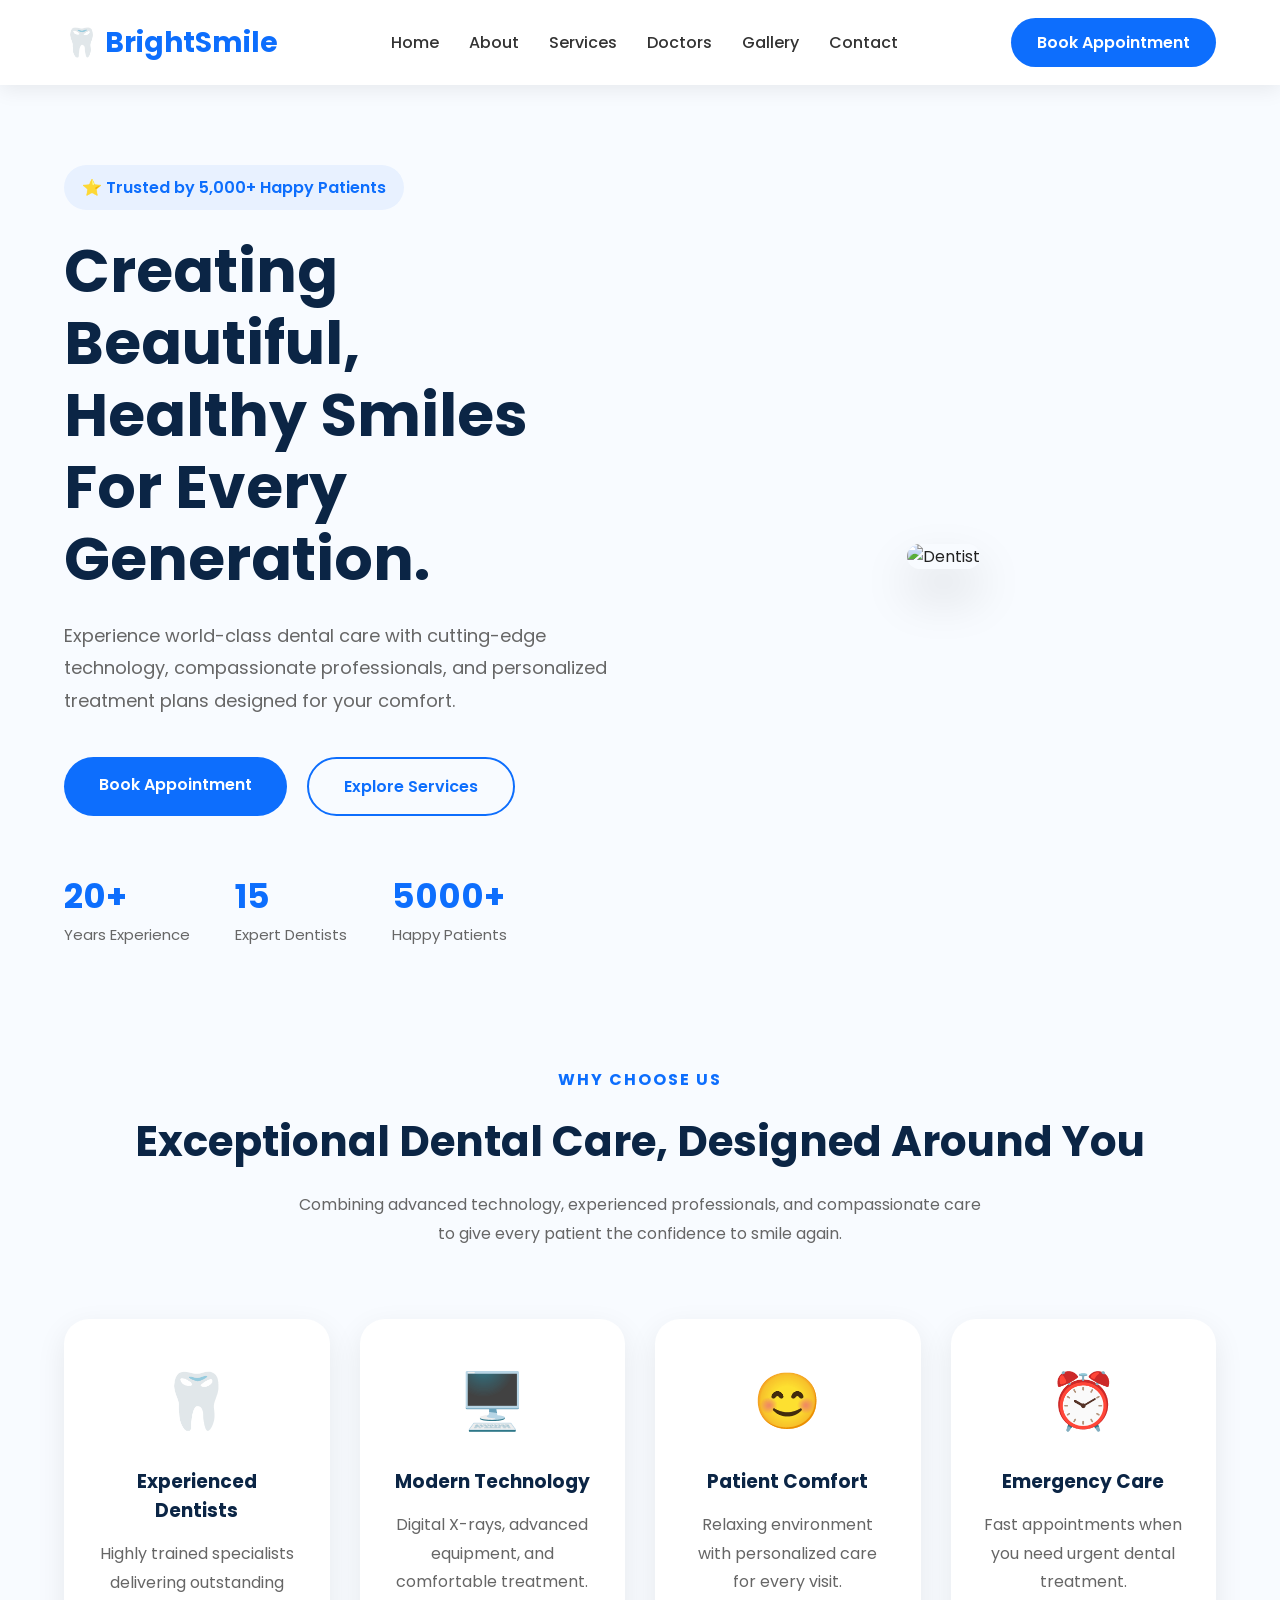
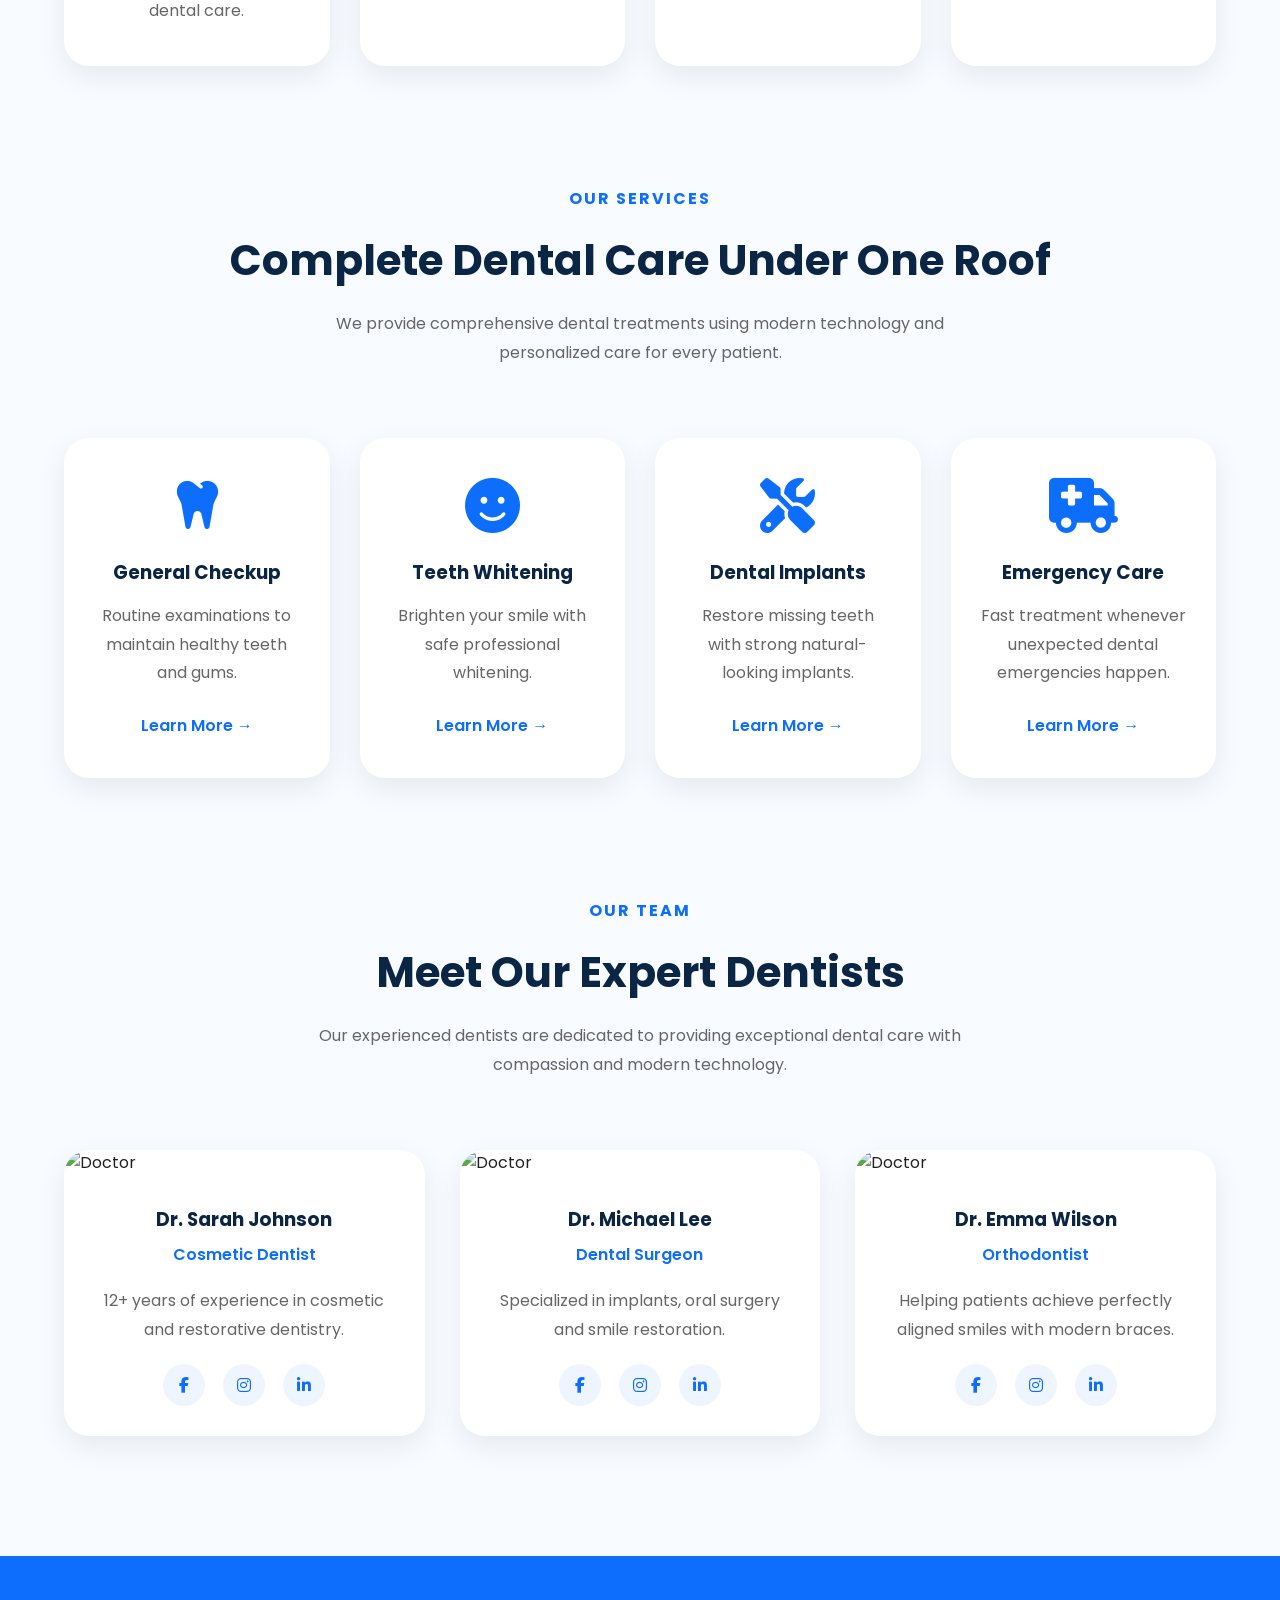
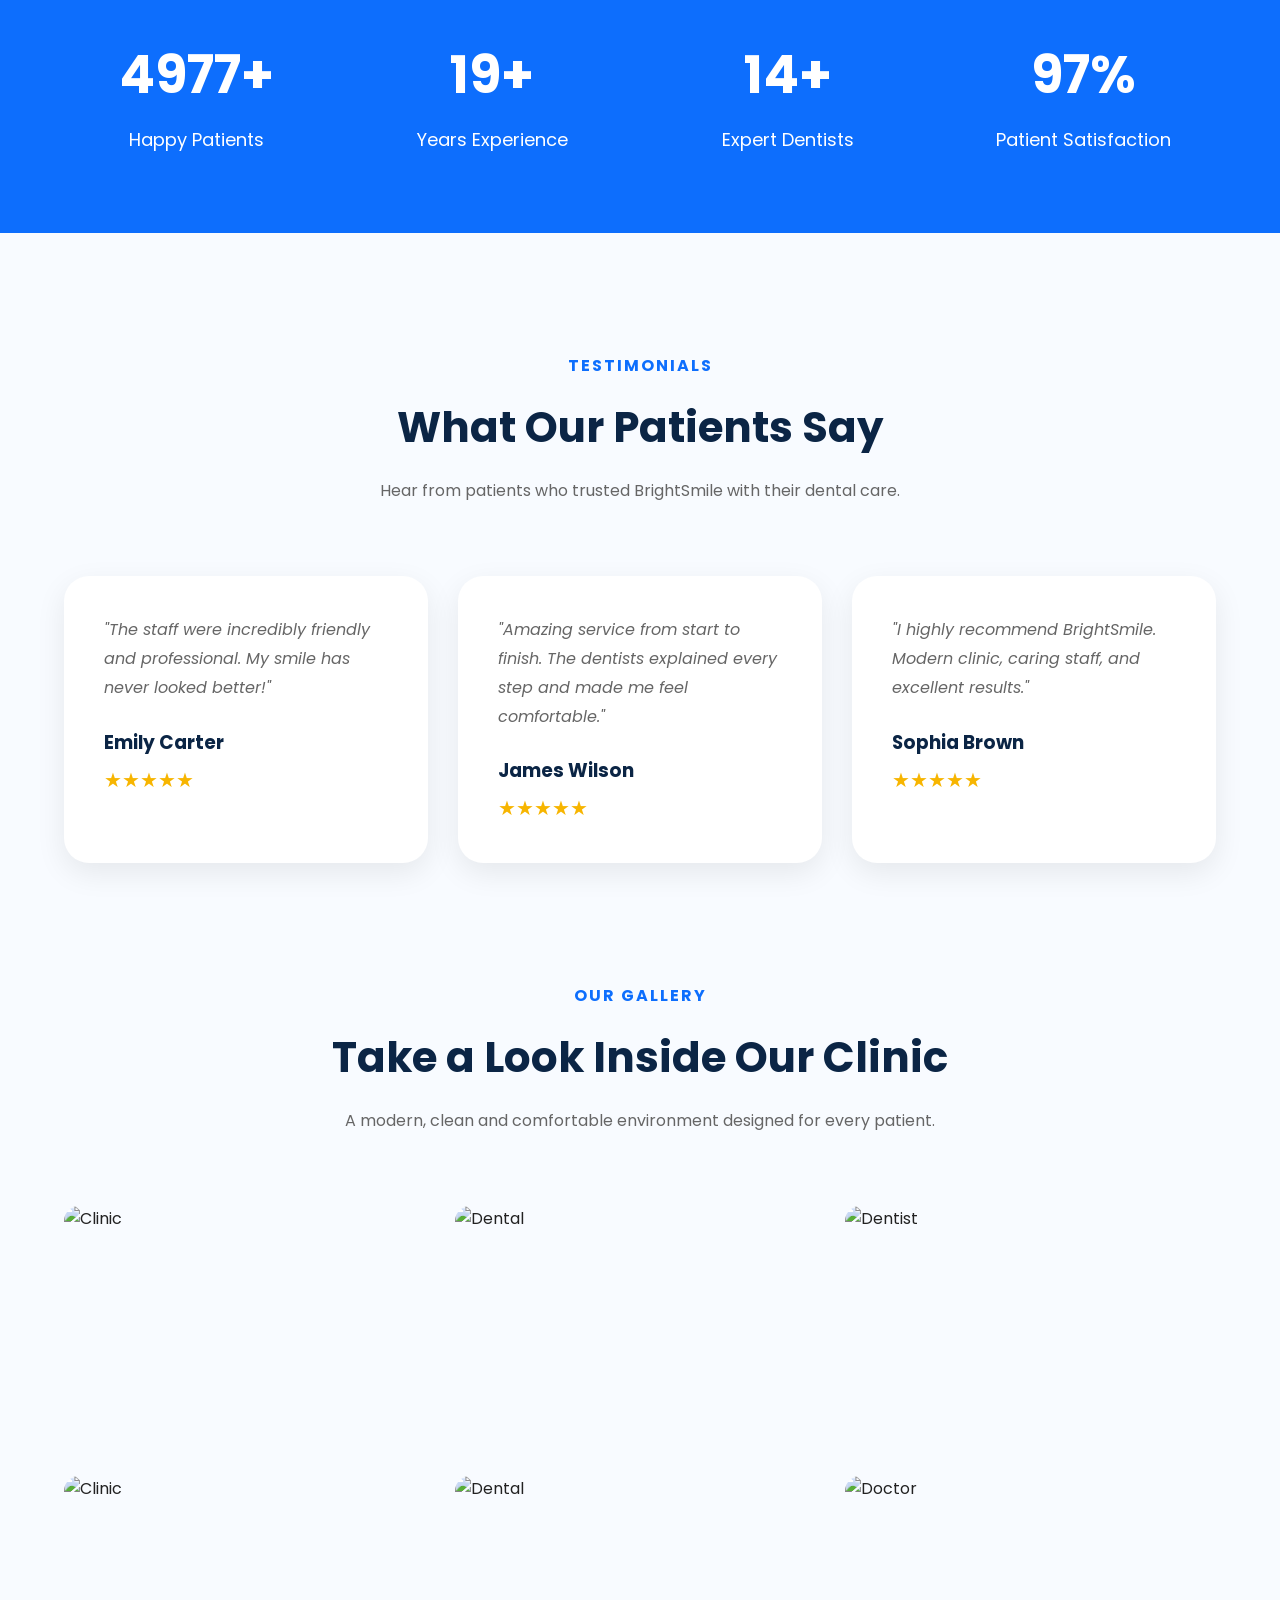
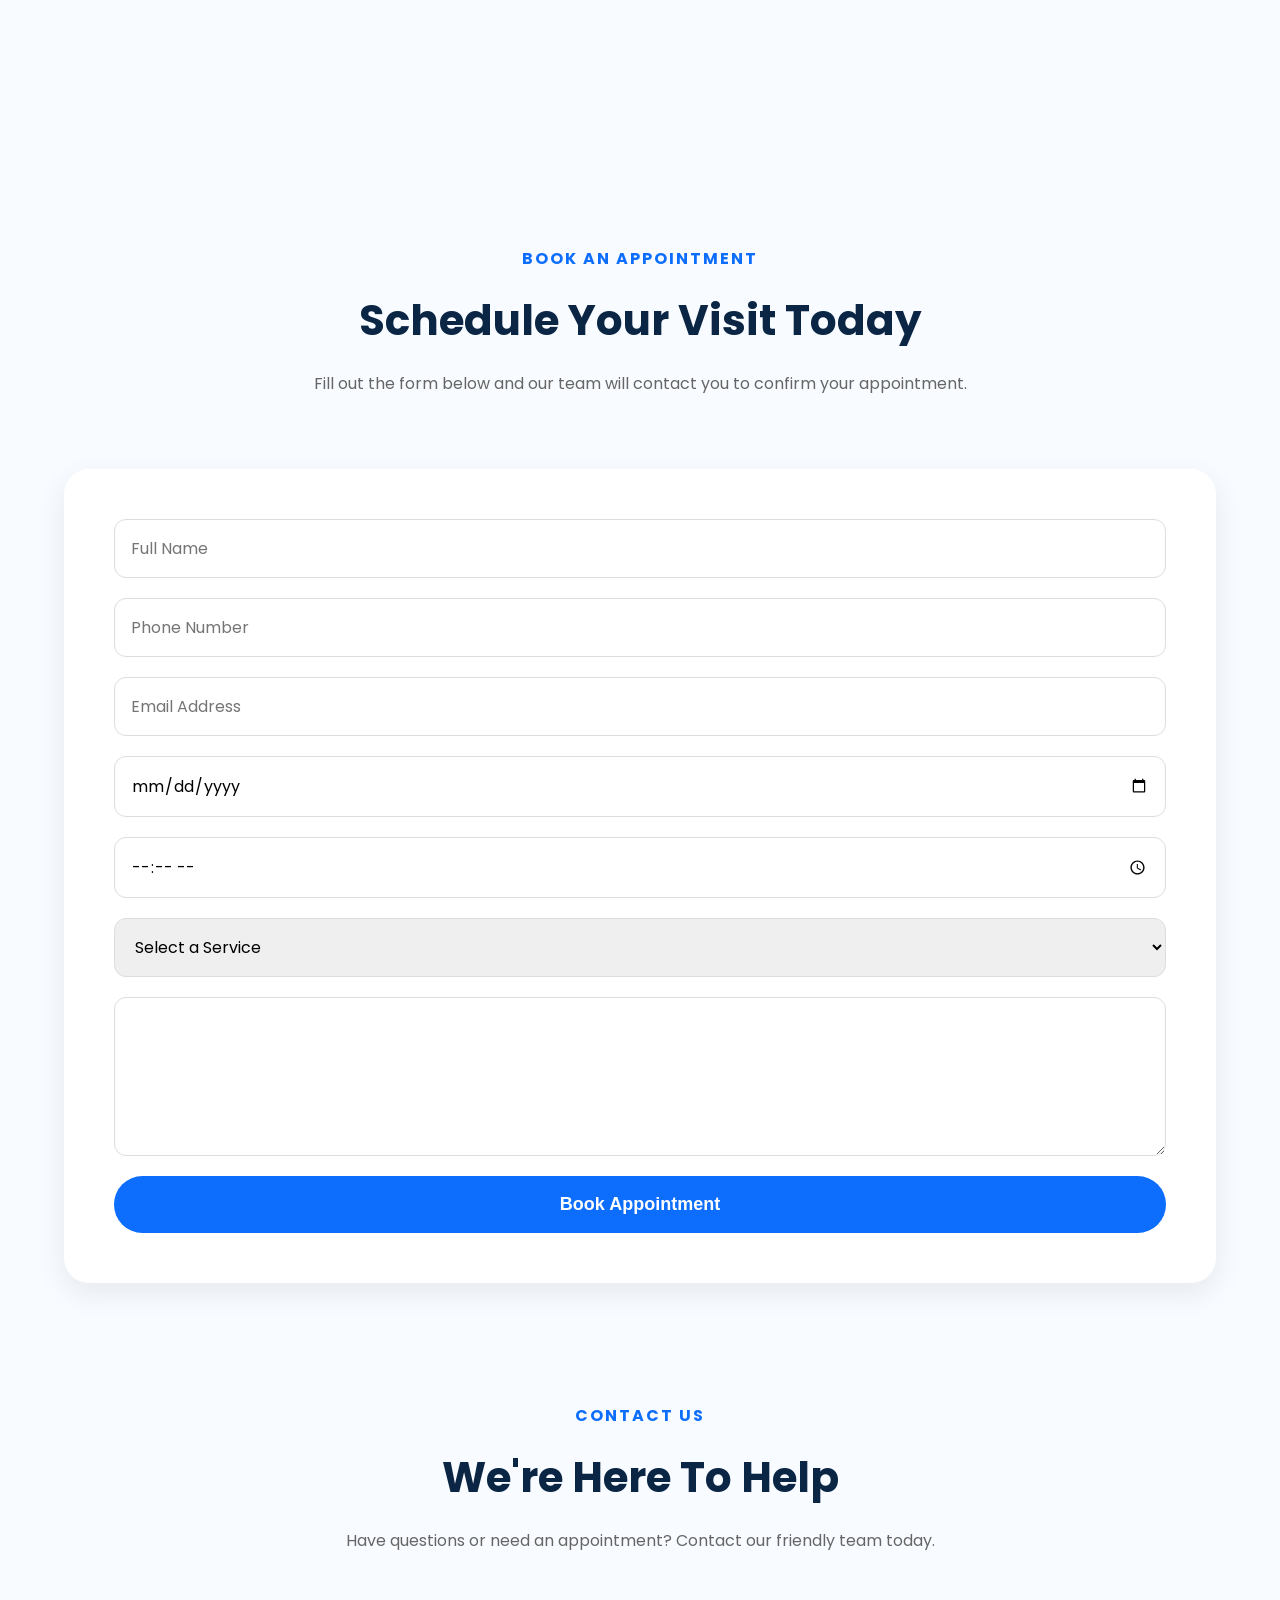
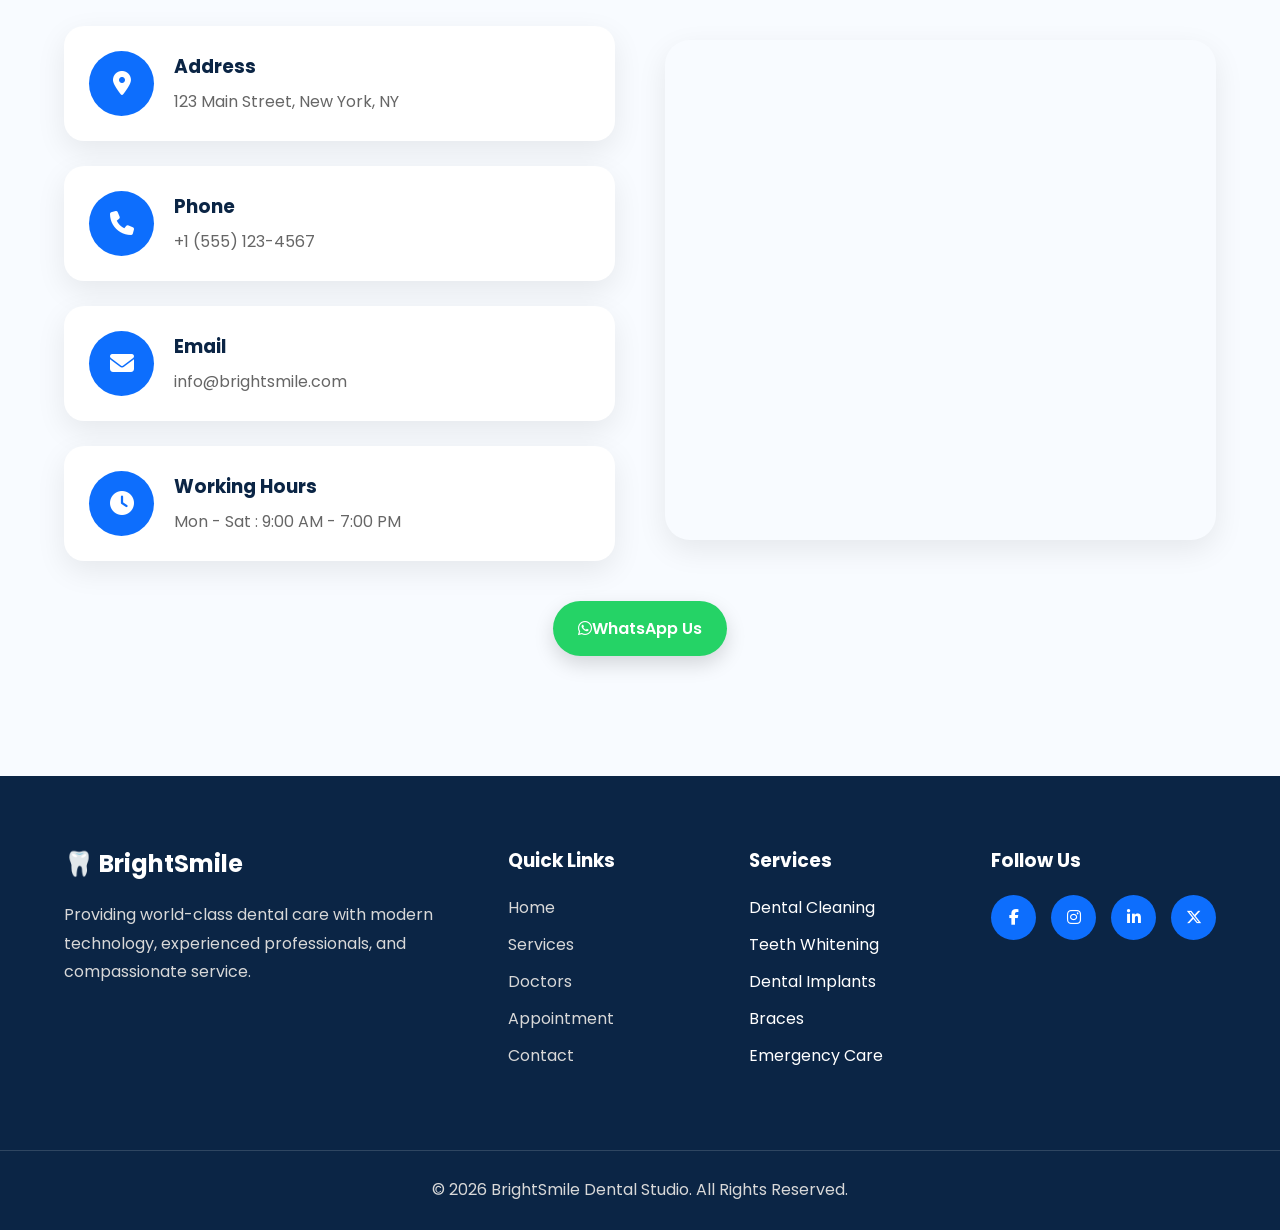
==== index.html @ 80350ae2 "Initial BrightSmile Dental website" ====
<!DOCTYPE html>

<html lang="en">

<head>

<meta charset="UTF-8">

<meta name="viewport" content="width=device-width, initial-scale=1.0">

<title>BrightSmile Dental Studio</title>

<link rel="stylesheet" href="css/style.css">

<link rel="preconnect" href="https://fonts.googleapis.com">

<link rel="preconnect" href="https://fonts.gstatic.com" crossorigin>

<link
    href="https://fonts.googleapis.com/css2?family=Poppins:wght@300;400;500;600;700;800&display=swap"
    rel="stylesheet">

<link
    rel="stylesheet"
    href="https://cdnjs.cloudflare.com/ajax/libs/font-awesome/6.7.2/css/all.min.css">


</head>

<body>


<!-- ==========================
     NAVBAR
=========================== -->

<nav class="navbar">

    <div class="logo">
        🦷 BrightSmile
    </div>


    <div class="menu-toggle" id="menu-toggle">
        ☰
    </div>


    <ul class="nav-links">

        <li>
            <a href="#home">Home</a>
        </li>

        <li>
            <a href="#about">About</a>
        </li>

        <li>
            <a href="#services">Services</a>
        </li>

        <li>
            <a href="#doctors">Doctors</a>
        </li>

        <li>
            <a href="#gallery">Gallery</a>
        </li>

        <li>
            <a href="#contact">Contact</a>
        </li>

    </ul>


    <a href="#appointment" class="book-btn">
        Book Appointment
    </a>

</nav>



<!-- ==========================
     HERO
=========================== -->

<section id="home" class="hero">

    <div class="hero-content">

        <span class="hero-tag">
            ⭐ Trusted by 5,000+ Happy Patients
        </span>


        <h1>
            Creating Beautiful,
            Healthy Smiles
            For Every Generation.
        </h1>


        <p>
            Experience world-class dental care with cutting-edge technology,
            compassionate professionals, and personalized treatment plans
            designed for your comfort.
        </p>


        <div class="hero-buttons">

            <a href="#appointment" class="primary-btn">
                Book Appointment
            </a>

            <a href="#services" class="secondary-btn">
                Explore Services
            </a>

        </div>


        <div class="hero-info">

            <div>
                <h3>20+</h3>
                <span>Years Experience</span>
            </div>

            <div>
                <h3>15</h3>
                <span>Expert Dentists</span>
            </div>

            <div>
                <h3>5000+</h3>
                <span>Happy Patients</span>
            </div>

        </div>

    </div>


    <div class="hero-image">

        <img
            src="https://images.unsplash.com/photo-1629909613654-28e377c37b09?w=800"
            alt="Dentist">

    </div>

</section>



<!-- ==========================
     ABOUT / WHY CHOOSE US
=========================== -->

<section id="about" class="about section fade-in">

    <div class="section-title">

        <span>WHY CHOOSE US</span>

        <h2>
            Exceptional Dental Care,
            Designed Around You
        </h2>

        <p>
            Combining advanced technology, experienced professionals,
            and compassionate care to give every patient the confidence
            to smile again.
        </p>

    </div>


    <div class="why-grid">

        <div class="why-card">

            <div class="icon">🦷</div>

            <h3>Experienced Dentists</h3>

            <p>
                Highly trained specialists delivering outstanding dental care.
            </p>

        </div>


        <div class="why-card">

            <div class="icon">🖥️</div>

            <h3>Modern Technology</h3>

            <p>
                Digital X-rays, advanced equipment, and comfortable treatment.
            </p>

        </div>


        <div class="why-card">

            <div class="icon">😊</div>

            <h3>Patient Comfort</h3>

            <p>
                Relaxing environment with personalized care for every visit.
            </p>

        </div>


        <div class="why-card">

            <div class="icon">⏰</div>

            <h3>Emergency Care</h3>

            <p>
                Fast appointments when you need urgent dental treatment.
            </p>

        </div>

    </div>

</section>



<!-- ==========================
     SERVICES
=========================== -->

<section id="services" class="services section fade-in">

    <div class="section-title">

        <span>OUR SERVICES</span>

        <h2>
            Complete Dental Care Under One Roof
        </h2>

        <p>
            We provide comprehensive dental treatments using modern technology
            and personalized care for every patient.
        </p>

    </div>


    <div class="services-grid">

        <div class="service-card">

            <i class="fa-solid fa-tooth"></i>

            <h3>General Checkup</h3>

            <p>
                Routine examinations to maintain healthy teeth and gums.
            </p>

            <a href="#appointment">
                Learn More →
            </a>

        </div>


        <div class="service-card">

            <i class="fa-solid fa-face-smile"></i>

            <h3>Teeth Whitening</h3>

            <p>
                Brighten your smile with safe professional whitening.
            </p>

            <a href="#appointment">
                Learn More →
            </a>

        </div>


        <div class="service-card">

            <i class="fa-solid fa-screwdriver-wrench"></i>

            <h3>Dental Implants</h3>

            <p>
                Restore missing teeth with strong natural-looking implants.
            </p>

            <a href="#appointment">
                Learn More →
            </a>

        </div>


        <div class="service-card">

            <i class="fa-solid fa-truck-medical"></i>

            <h3>Emergency Care</h3>

            <p>
                Fast treatment whenever unexpected dental emergencies happen.
            </p>

            <a href="#appointment">
                Learn More →
            </a>

        </div>

    </div>

</section>



<!-- ==========================
     DOCTORS
=========================== -->

<section id="doctors" class="doctors section fade-in">

    <div class="section-title">

        <span>OUR TEAM</span>

        <h2>
            Meet Our Expert Dentists
        </h2>

        <p>
            Our experienced dentists are dedicated to providing exceptional
            dental care with compassion and modern technology.
        </p>

    </div>


    <div class="doctor-grid">


        <div class="doctor-card">

            <img
                src="https://images.unsplash.com/photo-1612349317150-e413f6a5b16d?w=600"
                alt="Doctor">

            <div class="doctor-info">

                <h3>Dr. Sarah Johnson</h3>

                <span>Cosmetic Dentist</span>

                <p>
                    12+ years of experience in cosmetic and restorative dentistry.
                </p>

                <div class="doctor-social">

                    <a href="#">
                        <i class="fab fa-facebook-f"></i>
                    </a>

                    <a href="#">
                        <i class="fab fa-instagram"></i>
                    </a>

                    <a href="#">
                        <i class="fab fa-linkedin-in"></i>
                    </a>

                </div>

            </div>

        </div>


        <div class="doctor-card">

            <img
                src="https://images.unsplash.com/photo-1594824476967-48c8b964273f?w=600"
                alt="Doctor">

            <div class="doctor-info">

                <h3>Dr. Michael Lee</h3>

                <span>Dental Surgeon</span>

                <p>
                    Specialized in implants, oral surgery and smile restoration.
                </p>

                <div class="doctor-social">

                    <a href="#">
                        <i class="fab fa-facebook-f"></i>
                    </a>

                    <a href="#">
                        <i class="fab fa-instagram"></i>
                    </a>

                    <a href="#">
                        <i class="fab fa-linkedin-in"></i>
                    </a>

                </div>

            </div>

        </div>


        <div class="doctor-card">

            <img
                src="https://images.unsplash.com/photo-1559839734-2b71ea197ec2?w=600"
                alt="Doctor">

            <div class="doctor-info">

                <h3>Dr. Emma Wilson</h3>

                <span>Orthodontist</span>

                <p>
                    Helping patients achieve perfectly aligned smiles with modern braces.
                </p>

                <div class="doctor-social">

                    <a href="#">
                        <i class="fab fa-facebook-f"></i>
                    </a>

                    <a href="#">
                        <i class="fab fa-instagram"></i>
                    </a>

                    <a href="#">
                        <i class="fab fa-linkedin-in"></i>
                    </a>

                </div>

            </div>

        </div>

    </div>

</section>



<!-- ==========================
     STATS
=========================== -->

<section class="stats section fade-in">

    <div class="stats-container">

        <div class="stat-box">

            <h2
                class="counter"
                data-target="5000"
                data-suffix="+">
            </h2>

            <p>
                Happy Patients
            </p>

        </div>


        <div class="stat-box">

            <h2
                class="counter"
                data-target="20"
                data-suffix="+">
            </h2>

            <p>
                Years Experience
            </p>

        </div>


        <div class="stat-box">

            <h2
                class="counter"
                data-target="15"
                data-suffix="+">
            </h2>

            <p>
                Expert Dentists
            </p>

        </div>


        <div class="stat-box">

            <h2
                class="counter"
                data-target="98"
                data-suffix="%">
            </h2>

            <p>
                Patient Satisfaction
            </p>

        </div>

    </div>

</section>



<!-- ==========================
     TESTIMONIALS
=========================== -->

<section class="testimonials section fade-in">

    <div class="section-title">

        <span>TESTIMONIALS</span>

        <h2>
            What Our Patients Say
        </h2>

        <p>
            Hear from patients who trusted BrightSmile with their dental care.
        </p>

    </div>


    <div class="testimonial-grid">


        <div class="testimonial-card">

            <p>
                "The staff were incredibly friendly and professional.
                My smile has never looked better!"
            </p>

            <h3>
                Emily Carter
            </h3>

            <span>
                ★★★★★
            </span>

        </div>


        <div class="testimonial-card">

            <p>
                "Amazing service from start to finish. The dentists explained
                every step and made me feel comfortable."
            </p>

            <h3>
                James Wilson
            </h3>

            <span>
                ★★★★★
            </span>

        </div>


        <div class="testimonial-card">

            <p>
                "I highly recommend BrightSmile. Modern clinic,
                caring staff, and excellent results."
            </p>

            <h3>
                Sophia Brown
            </h3>

            <span>
                ★★★★★
            </span>

        </div>

    </div>

</section>



<!-- ==========================
     GALLERY
=========================== -->

<section id="gallery" class="gallery section fade-in">

    <div class="section-title">

        <span>OUR GALLERY</span>

        <h2>
            Take a Look Inside Our Clinic
        </h2>

        <p>
            A modern, clean and comfortable environment designed for every patient.
        </p>

    </div>


    <div class="gallery-grid">

        <img
            class="gallery-img"
            src="https://images.unsplash.com/photo-1629909613654-28e377c37b09?w=700"
            alt="Clinic">


        <img
            class="gallery-img"
            src="https://images.unsplash.com/photo-1606811841689-23dfddce3e95?w=700"
            alt="Dental">


        <img
            class="gallery-img"
            src="https://images.unsplash.com/photo-1588776814546-1ffcf47267a5?w=700"
            alt="Dentist">


        <img
            class="gallery-img"
            src="https://images.unsplash.com/photo-1576091160550-2173dba999ef?w=700"
            alt="Clinic">


        <img
            class="gallery-img"
            src="https://images.unsplash.com/photo-1609840114035-3c981b782dfe?w=700"
            alt="Dental">


        <img
            class="gallery-img"
            src="https://images.unsplash.com/photo-1598256989800-fe5f95da9787?w=700"
            alt="Doctor">

    </div>

</section>



<!-- ==========================
     LIGHTBOX
=========================== -->

<div id="lightbox" class="lightbox fade-in">

    <span class="close-lightbox">
        &times;
    </span>

    <img
        id="lightbox-img"
        src=""
        alt="">

</div>



<!-- ==========================
     APPOINTMENT
=========================== -->

<section id="appointment" class="appointment section fade-in">

    <div class="section-title">

        <span>
            BOOK AN APPOINTMENT
        </span>

        <h2>
            Schedule Your Visit Today
        </h2>

        <p>
            Fill out the form below and our team will contact you
            to confirm your appointment.
        </p>

    </div>


    <div class="appointment-container">

       <form id="appointmentForm">

            <input
                type="text"
                placeholder="Full Name"
                required>


            <input
                type="tel"
                placeholder="Phone Number"
                required>


            <input
                type="email"
                placeholder="Email Address"
                required>


            <input
                type="date"
                required>


            <input
                type="time"
                required>


            <select required>

                <option value="">
                    Select a Service
                </option>

                <option>
                    General Checkup
                </option>

                <option>
                    Teeth Cleaning
                </option>

                <option>
                    Teeth Whitening
                </option>

                <option>
                    Dental Implants
                </option>

                <option>
                    Root Canal
                </option>

                <option>
                    Emergency Care
                </option>

            </select>


            <textarea
                placeholder="Additional Message"
                rows="5">
            </textarea>


            <button type="submit">
                Book Appointment
            </button>

        </form>


        <div
            id="successMessage"
            class="success-message">

            <div>

                <strong>
                    ✅ Appointment Request Received!
                </strong>

                <p>
                    Thank you! Our team will contact you shortly
                    to confirm your appointment.
                </p>

            </div>


            <button
                type="button"
                id="closeSuccess">

                ✕

            </button>

        </div>

    </div>

</section>



<!-- ==========================
     CONTACT
=========================== -->

<section id="contact" class="contact section fade-in">

    <div class="section-title">

        <span>
            CONTACT US
        </span>

        <h2>
            We're Here To Help
        </h2>

        <p>
            Have questions or need an appointment?
            Contact our friendly team today.
        </p>

    </div>


    <div class="contact-container">


        <div class="contact-info">


            <div class="contact-card">

                <i class="fa-solid fa-location-dot"></i>

                <div>

                    <h3>
                        Address
                    </h3>

                    <p>
                        123 Main Street, New York, NY
                    </p>

                </div>

            </div>


            <div class="contact-card">

                <i class="fa-solid fa-phone"></i>

                <div>

                    <h3>
                        Phone
                    </h3>

                    <p>
                        +1 (555) 123-4567
                    </p>

                </div>

            </div>


            <div class="contact-card">

                <i class="fa-solid fa-envelope"></i>

                <div>

                    <h3>
                        Email
                    </h3>

                    <p>
                        info@brightsmile.com
                    </p>

                </div>

            </div>


            <div class="contact-card">

                <i class="fa-solid fa-clock"></i>

                <div>

                    <h3>
                        Working Hours
                    </h3>

                    <p>
                        Mon - Sat : 9:00 AM - 7:00 PM
                    </p>

                </div>

            </div>

        </div>


        <div class="map">

            <iframe
                src="https://www.google.com/maps?q=New+York&output=embed"
                loading="lazy">
            </iframe>

        </div>

    </div> 
    <a
    href="https://wa.me/15551234567"
    class="whatsapp-button"
    target="_blank"
>
    <i class="fab fa-whatsapp"></i>
    WhatsApp Us
</a>

</section>



<!-- ==========================
     BACK TO TOP
=========================== -->

<button
    id="backToTop"
    class="back-to-top"
    type="button">

    <i class="fa-solid fa-arrow-up"></i>

</button> 

<!-- ==========================
     FOOTER
=========================== -->

<footer>

    <div class="footer-container">


        <div class="footer-about">

            <h2>
                🦷 BrightSmile
            </h2>

            <p>
                Providing world-class dental care with modern technology,
                experienced professionals, and compassionate service.
            </p>

        </div>


        <div class="footer-links">

            <h3>
                Quick Links
            </h3>

            <ul>

                <li>
                    <a href="#home">Home</a>
                </li>

                <li>
                    <a href="#services">Services</a>
                </li>

                <li>
                    <a href="#doctors">Doctors</a>
                </li>

                <li>
                    <a href="#appointment">Appointment</a>
                </li>

                <li>
                    <a href="#contact">Contact</a>
                </li>

            </ul>

        </div>


        <div class="footer-services">

            <h3>
                Services
            </h3>

            <ul>

                <li>
                    Dental Cleaning
                </li>

                <li>
                    Teeth Whitening
                </li>

                <li>
                    Dental Implants
                </li>

                <li>
                    Braces
                </li>

                <li>
                    Emergency Care
                </li>

            </ul>

        </div>


        <div class="footer-social">

            <h3>
                Follow Us
            </h3>

            <div class="social-icons">

                <a href="#">
                    <i class="fab fa-facebook-f"></i>
                </a>

                <a href="#">
                    <i class="fab fa-instagram"></i>
                </a>

                <a href="#">
                    <i class="fab fa-linkedin-in"></i>
                </a>

                <a href="#">
                    <i class="fab fa-x-twitter"></i>
                </a>

            </div>

        </div>

    </div>


    <div class="footer-bottom">

        <p>
            © 2026 BrightSmile Dental Studio. All Rights Reserved.
        </p>

    </div>

</footer>



<!-- ==========================
     JAVASCRIPT
=========================== -->

<script src="js/script.js"></script>


</body>

</html>
---- css/style.css ----
/* ===========================
   GLOBAL
=========================== */

* {
    margin: 0;
    padding: 0;
    box-sizing: border-box;
}

html {
    scroll-behavior: smooth;
    scroll-padding-top: 100px;
}

body {
    font-family: 'Poppins', sans-serif;
    background: #f8fbff;
    color: #222;
}

a {
    transition: 0.3s ease;
}


/* ===========================
   NAVBAR
=========================== */

.navbar {
    width: 100%;
    background: #ffffff;
    box-shadow: 0 4px 20px rgba(0, 0, 0, 0.08);

    position: sticky;
    top: 0;

    z-index: 1000;

    display: flex;
    align-items: center;
    justify-content: space-between;

    padding: 18px 5%;
}

.logo {
    font-size: 28px;
    font-weight: 700;
    color: #0d6efd;
    white-space: nowrap;
}

.nav-links {
    list-style: none;

    display: flex;
    align-items: center;

    gap: 30px;
}

.nav-links a {
    text-decoration: none;
    color: #333;
    font-weight: 500;
}

.nav-links a:hover {
    color: #0d6efd;
}

.book-btn {
    text-decoration: none;

    background: #0d6efd;
    color: white;

    padding: 12px 26px;

    border-radius: 50px;

    font-weight: 600;

    white-space: nowrap;
}

.book-btn:hover {
    background: #084fc7;
    transform: translateY(-2px);
}

.menu-toggle {
    display: none;

    border: none;
    background: transparent;

    font-size: 30px;
    cursor: pointer;

    color: #0d6efd;

    padding: 5px;
}


/* ===========================
   HERO
=========================== */

.hero {
    width: 90%;
    max-width: 1200px;

    margin: 80px auto;

    display: flex;

    justify-content: space-between;
    align-items: center;

    gap: 60px;
}

.hero-content {
    flex: 1;
}

.hero-tag {
    display: inline-block;

    background: #e8f1ff;
    color: #0d6efd;

    padding: 10px 18px;

    border-radius: 30px;

    font-weight: 600;

    margin-bottom: 25px;
}

.hero-content h1 {
    font-size: 60px;

    line-height: 1.2;

    color: #0b2545;

    margin-bottom: 25px;
}

.hero-content p {
    font-size: 18px;

    color: #666;

    line-height: 1.8;

    margin-bottom: 40px;
}

.hero-buttons {
    display: flex;
    gap: 20px;
}

.primary-btn {
    background: #0d6efd;
    color: white;

    text-decoration: none;

    padding: 15px 35px;

    border-radius: 50px;

    font-weight: 600;
}

.primary-btn:hover {
    background: #084fc7;
    transform: translateY(-2px);
}

.secondary-btn {
    text-decoration: none;

    color: #0d6efd;

    border: 2px solid #0d6efd;

    padding: 15px 35px;

    border-radius: 50px;

    font-weight: 600;
}

.secondary-btn:hover {
    background: #0d6efd;
    color: white;
}

.hero-info {
    display: flex;

    gap: 45px;

    margin-top: 55px;
}

.hero-info h3 {
    color: #0d6efd;

    font-size: 34px;
}

.hero-info span {
    color: #666;

    font-size: 15px;
}

.hero-image {
    flex: 1;

    text-align: center;
}

.hero-image img {
    width: 100%;
    max-width: 520px;

    border-radius: 30px;

    box-shadow: 0 25px 50px rgba(0, 0, 0, 0.15);
}


/* ===========================
   SECTIONS
=========================== */

.about,
.services,
.doctors,
.testimonials,
.gallery,
.appointment,
.contact {
    width: 90%;

    max-width: 1200px;

    margin: 120px auto;
}

.section-title {
    text-align: center;

    margin-bottom: 70px;
}

.section-title span {
    color: #0d6efd;

    font-weight: 700;

    letter-spacing: 2px;
}

.section-title h2 {
    font-size: 42px;

    color: #0b2545;

    margin: 18px 0;
}

.section-title p {
    color: #666;

    max-width: 700px;

    margin: auto;

    line-height: 1.8;
}


/* ===========================
   WHY US
=========================== */

.why-grid {
    display: grid;

    grid-template-columns: repeat(4, 1fr);

    gap: 30px;
}

.why-card {
    background: white;

    padding: 40px 30px;

    border-radius: 25px;

    text-align: center;

    box-shadow: 0 10px 30px rgba(0, 0, 0, 0.08);

    transition: 0.35s;
}

.why-card:hover {
    transform: translateY(-10px);

    box-shadow: 0 20px 40px rgba(0, 0, 0, 0.12);
}

.icon {
    font-size: 55px;

    margin-bottom: 25px;
}

.why-card h3 {
    margin-bottom: 15px;

    color: #0b2545;
}

.why-card p {
    color: #666;

    line-height: 1.8;
}


/* ===========================
   SERVICES
=========================== */

.services-grid {
    display: grid;

    grid-template-columns: repeat(4, 1fr);

    gap: 30px;
}

.service-card {
    background: white;

    padding: 40px 30px;

    border-radius: 25px;

    text-align: center;

    box-shadow: 0 10px 30px rgba(0, 0, 0, 0.08);

    transition: 0.35s;
}

.service-card:hover {
    transform: translateY(-10px);

    box-shadow: 0 20px 45px rgba(13, 110, 253, 0.15);
}

.service-card i {
    font-size: 55px;

    color: #0d6efd;

    margin-bottom: 25px;
}

.service-card h3 {
    margin-bottom: 15px;

    color: #0b2545;
}

.service-card p {
    color: #666;

    line-height: 1.8;

    margin-bottom: 25px;
}

.service-card a {
    text-decoration: none;

    color: #0d6efd;

    font-weight: 600;
}


/* ===========================
   DOCTORS
=========================== */

.doctor-grid {
    display: grid;

    grid-template-columns: repeat(3, 1fr);

    gap: 35px;
}

.doctor-card {
    background: white;

    border-radius: 25px;

    overflow: hidden;

    box-shadow: 0 10px 30px rgba(0, 0, 0, 0.08);

    transition: 0.35s;
}

.doctor-card:hover {
    transform: translateY(-10px);
}

.doctor-card img {
    width: 100%;

    height: 320px;

    object-fit: cover;
}

.doctor-info {
    padding: 30px;

    text-align: center;
}

.doctor-info h3 {
    color: #0b2545;

    margin-bottom: 8px;
}

.doctor-info span {
    color: #0d6efd;

    font-weight: 600;
}

.doctor-info p {
    margin: 20px 0;

    color: #666;

    line-height: 1.8;
}

.doctor-social {
    display: flex;

    justify-content: center;

    gap: 18px;
}

.doctor-social a {
    width: 42px;
    height: 42px;

    border-radius: 50%;

    background: #eef5ff;

    display: flex;

    align-items: center;
    justify-content: center;

    color: #0d6efd;

    text-decoration: none;
}

.doctor-social a:hover {
    background: #0d6efd;

    color: white;
}


/* ===========================
   STATISTICS
=========================== */

.stats {
    width: 100%;

    background: #0d6efd;

    margin: 120px 0;

    padding: 80px 0;
}

.stats-container {
    width: 90%;

    max-width: 1200px;

    margin: auto;

    display: grid;

    grid-template-columns: repeat(4, 1fr);

    gap: 30px;

    text-align: center;
}

.stat-box {
    color: white;
}

.stat-box h2 {
    font-size: 52px;

    margin-bottom: 12px;

    font-weight: 700;
}

.stat-box p {
    font-size: 18px;
}


/* ===========================
   TESTIMONIALS
=========================== */

.testimonial-grid {
    display: grid;

    grid-template-columns: repeat(3, 1fr);

    gap: 30px;
}

.testimonial-card {
    background: white;

    padding: 40px;

    border-radius: 25px;

    box-shadow: 0 10px 30px rgba(0, 0, 0, 0.08);

    transition: 0.35s;
}

.testimonial-card:hover {
    transform: translateY(-10px);
}

.testimonial-card p {
    color: #666;

    line-height: 1.8;

    margin-bottom: 25px;

    font-style: italic;
}

.testimonial-card h3 {
    color: #0b2545;

    margin-bottom: 8px;
}

.testimonial-card span {
    color: #f7b500;

    font-size: 20px;
}


/* ===========================
   GALLERY
=========================== */

.gallery-grid {
    display: grid;

    grid-template-columns: repeat(3, 1fr);

    gap: 20px;
}

.gallery-grid img {
    width: 100%;

    height: 250px;

    object-fit: cover;

    border-radius: 15px;

    cursor: pointer;

    transition: 0.4s ease;
}

.gallery-grid img:hover {
    transform: scale(1.05);

    box-shadow: 0 15px 30px rgba(0, 0, 0, 0.25);
}


/* ===========================
   LIGHTBOX
=========================== */

.lightbox {
    display: none;

    position: fixed;

    z-index: 9999;

    inset: 0;

    width: 100%;
    height: 100%;

    background: rgba(0, 0, 0, 0.85);

    justify-content: center;

    align-items: center;

    padding: 30px;
} 
.lightbox.active {
    display: flex;
}

.lightbox img {
    max-width: 90%;

    max-height: 90%;

    object-fit: contain;

    border-radius: 15px;
}

.close-lightbox {
    position: absolute;

    top: 20px;

    right: 35px;

    font-size: 50px;

    color: white;

    cursor: pointer;
}


/* ===========================
   APPOINTMENT
=========================== */

.appointment-container {
    background: white;

    padding: 50px;

    border-radius: 25px;

    box-shadow: 0 10px 30px rgba(0, 0, 0, 0.08);
}

.appointment form {
    display: grid;

    gap: 20px;
}

.appointment input,
.appointment select,
.appointment textarea {
    width: 100%;

    padding: 16px;

    border: 1px solid #ddd;

    border-radius: 12px;

    font-size: 16px;

    font-family: 'Poppins', sans-serif;
}

.appointment input:focus,
.appointment select:focus,
.appointment textarea:focus {
    outline: none;

    border-color: #0d6efd;
}

.appointment button {
    background: #0d6efd;

    color: white;

    border: none;

    padding: 18px;

    border-radius: 50px;

    font-size: 18px;

    font-weight: 600;

    cursor: pointer;
}

.appointment button:hover {
    background: #084fc7;
}


/* ===========================
   SUCCESS MESSAGE
=========================== */

.success-message {
    display: none;

    align-items: center;

    justify-content: space-between;

    gap: 20px;

    margin-top: 25px;

    padding: 20px 22px;

    background: #e8f7ee;

    color: #176b3a;

    border-radius: 12px;

    border: 1px solid #b9e5c9;
} 
.success-message.show {
    display: flex;
}

.success-message strong {
    display: block;

    font-size: 18px;

    margin-bottom: 5px;
}

.success-message p {
    margin: 0;

    font-size: 14px;
}

.success-message button {
    border: none;

    background: transparent;

    color: #176b3a;

    font-size: 22px;

    cursor: pointer;
}


/* ===========================
   CONTACT
=========================== */

.contact-container {
    display: grid;

    grid-template-columns: 1fr 1fr;

    gap: 50px;

    align-items: center;
}

.contact-info {
    display: flex;

    flex-direction: column;

    gap: 25px;
}

.contact-card {
    display: flex;

    align-items: center;

    gap: 20px;

    background: white;

    padding: 25px;

    border-radius: 20px;

    box-shadow: 0 10px 30px rgba(0, 0, 0, 0.08);
}

.contact-card i {
    width: 65px;

    height: 65px;

    flex-shrink: 0;

    background: #0d6efd;

    color: white;

    display: flex;

    align-items: center;

    justify-content: center;

    border-radius: 50%;

    font-size: 24px;
}

.contact-card h3 {
    margin-bottom: 8px;

    color: #0b2545;
}

.contact-card p {
    color: #666;
}

.map iframe {
    width: 100%;

    height: 500px;

    border: none;

    border-radius: 25px;

    box-shadow: 0 10px 30px rgba(0, 0, 0, 0.08);
}


/* ===========================
   BACK TO TOP
=========================== */

#backToTop {
    position: fixed;

    right: 25px;

    bottom: 25px;

    width: 55px;

    height: 55px;

    border: none;

    border-radius: 50%;

    background: #0d6efd;

    color: white;

    font-size: 22px;

    cursor: pointer;

    display: none;

    align-items: center;

    justify-content: center;

    box-shadow: 0 10px 25px rgba(0, 0, 0, 0.25);

    z-index: 2000;
}
#backToTop.show {
    display: flex;
}

#backToTop:hover {
    transform: translateY(-5px);

    background: #084fc7;
}


/* ===========================
   WHATSAPP
=========================== */


.whatsapp-button {
    display: flex;
    align-items: center;
    justify-content: center;
    width: fit-content;
    margin: 40px auto 0;
    padding: 15px 25px;
    background: #25D366;
    color: white;
    border-radius: 50px;
    text-decoration: none;
    font-size: 16px;
    font-weight: 600;
    box-shadow: 0 8px 20px rgba(0, 0, 0, 0.15);
    transition: 0.3s ease;
}

.whatsapp-button:hover {
    transform: translateY(-3px);
}


/* ===========================
   FOOTER
=========================== */

footer {
    background: #0b2545;

    color: white;

    margin-top: 120px;
}

.footer-container {
    width: 90%;

    max-width: 1200px;

    margin: auto;

    padding: 70px 0;

    display: grid;

    grid-template-columns: 2fr 1fr 1fr 1fr;

    gap: 40px;
}

footer h2,
footer h3 {
    margin-bottom: 20px;
}

footer p {
    color: #d8d8d8;

    line-height: 1.8;
}

footer ul {
    list-style: none;
}

footer ul li {
    margin-bottom: 12px;
}

footer ul li a {
    color: #d8d8d8;

    text-decoration: none;
}

footer ul li a:hover {
    color: white;
}

.social-icons {
    display: flex;

    gap: 15px;
}

.social-icons a {
    width: 45px;

    height: 45px;

    border-radius: 50%;

    background: #0d6efd;

    display: flex;

    justify-content: center;

    align-items: center;

    color: white;

    text-decoration: none;
}

.social-icons a:hover {
    transform: translateY(-5px);

    background: white;

    color: #0d6efd;
}

.footer-bottom {
    text-align: center;

    border-top: 1px solid rgba(255, 255, 255, 0.15);

    padding: 25px;

    color: #d8d8d8;
}


/* ===========================
   FADE-IN ANIMATION
=========================== */

.section-title,
.why-card,
.service-card,
.doctor-card,
.testimonial-card,
.stat-box,
.gallery-img,
.contact-card,
.appointment-container {
    opacity: 0;
    transform: translateY(30px);
    transition: opacity 1s ease, transform 1s ease;
}

.section-title.visible,
.why-card.visible,
.service-card.visible,
.doctor-card.visible,
.testimonial-card.visible,
.stat-box.visible,
.gallery-img.visible,
.contact-card.visible,
.appointment-container.visible {
    opacity: 1;
    transform: translateY(0);
}


/* ===========================
   TABLET
=========================== */

@media (max-width: 992px) {

    .nav-links {
        gap: 15px;
    }

    .book-btn {
        padding: 10px 18px;
    }

    .hero {
        flex-direction: column;

        text-align: center;
    }

    .hero-buttons {
        justify-content: center;
    }

    .hero-info {
        justify-content: center;

        flex-wrap: wrap;
    }

    .why-grid,
    .services-grid {
        grid-template-columns: repeat(2, 1fr);
    }

    .doctor-grid,
    .testimonial-grid {
        grid-template-columns: 1fr;
    }

    .stats-container {
        grid-template-columns: repeat(2, 1fr);
    }

    .contact-container {
        grid-template-columns: 1fr;
    }

    .footer-container {
        grid-template-columns: 1fr 1fr;
    }
}


/* ===========================
   MOBILE
=========================== */

@media (max-width: 768px) {

    .navbar {
        padding: 15px 5%;

        position: sticky;

        top: 0;
    }

    .logo {
        font-size: 23px;
    }

    .menu-toggle {
        display: block;
    }

    .book-btn {
        display: none;
    }

    .nav-links {
        position: absolute;

        top: 100%;

        left: 0;

        width: 100%;

        background: white;

        display: none;

        flex-direction: column;

        align-items: center;

        gap: 0;

        padding: 10px 0 20px;

        box-shadow: 0 12px 25px rgba(0, 0, 0, 0.12);
    }

    .nav-links.active {
        display: flex;
    }

    .nav-links li {
        width: 100%;

        text-align: center;
    }

    .nav-links a {
        display: block;

        width: 100%;

        padding: 15px 20px;
    }

    .nav-links a:hover {
        background: #f0f6ff;
    }

    .hero-content h1 {
        font-size: 42px;
    }

    .section-title h2 {
        font-size: 34px;
    }

    .why-grid,
    .services-grid {
        grid-template-columns: 1fr;
    }

    .footer-container {
        grid-template-columns: 1fr;

        text-align: center;
    }

    .social-icons {
        justify-content: center;
    }
}


/* ===========================
   SMALL MOBILE
=========================== */

@media (max-width: 576px) {

    .hero {
        margin: 50px auto;
    }

    .hero-content h1 {
        font-size: 34px;
    }

    .hero-content p {
        font-size: 16px;
    }

    .hero-buttons {
        flex-direction: column;
    }

    .primary-btn,
    .secondary-btn {
        width: 100%;

        text-align: center;
    }

    .hero-info {
        gap: 25px;
    }

    .appointment-container {
        padding: 30px 20px;
    }

    .stats-container {
        grid-template-columns: 1fr;
    }

    .map iframe {
        height: 350px;
    }

    #backToTop {
        right: 18px;

        bottom: 18px;

        width: 52px;

        height: 52px;
    }

    .whatsapp-button {
        right: 18px;

        bottom: 82px;

        width: 52px;

        height: 52px;
    }
} 
/* WhatsApp floating button */
.whatsapp-button {
    display: flex;
}
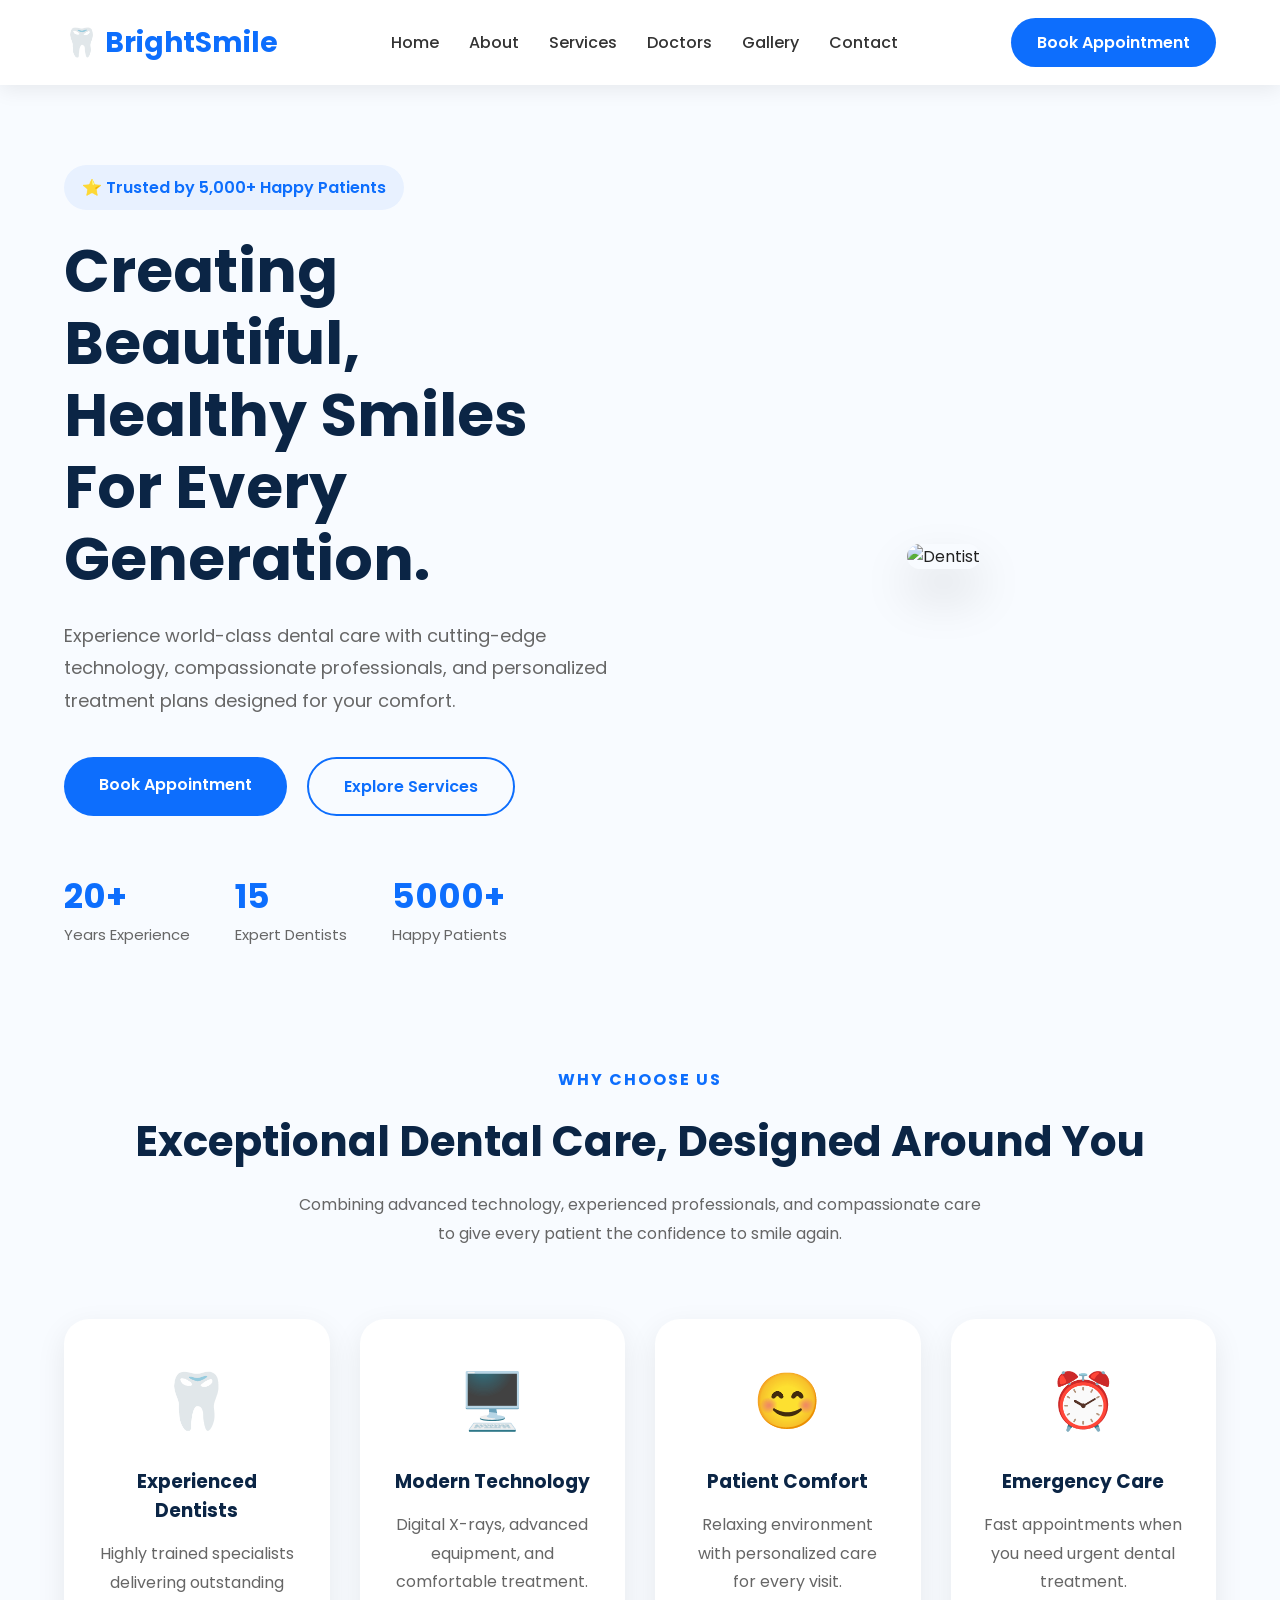
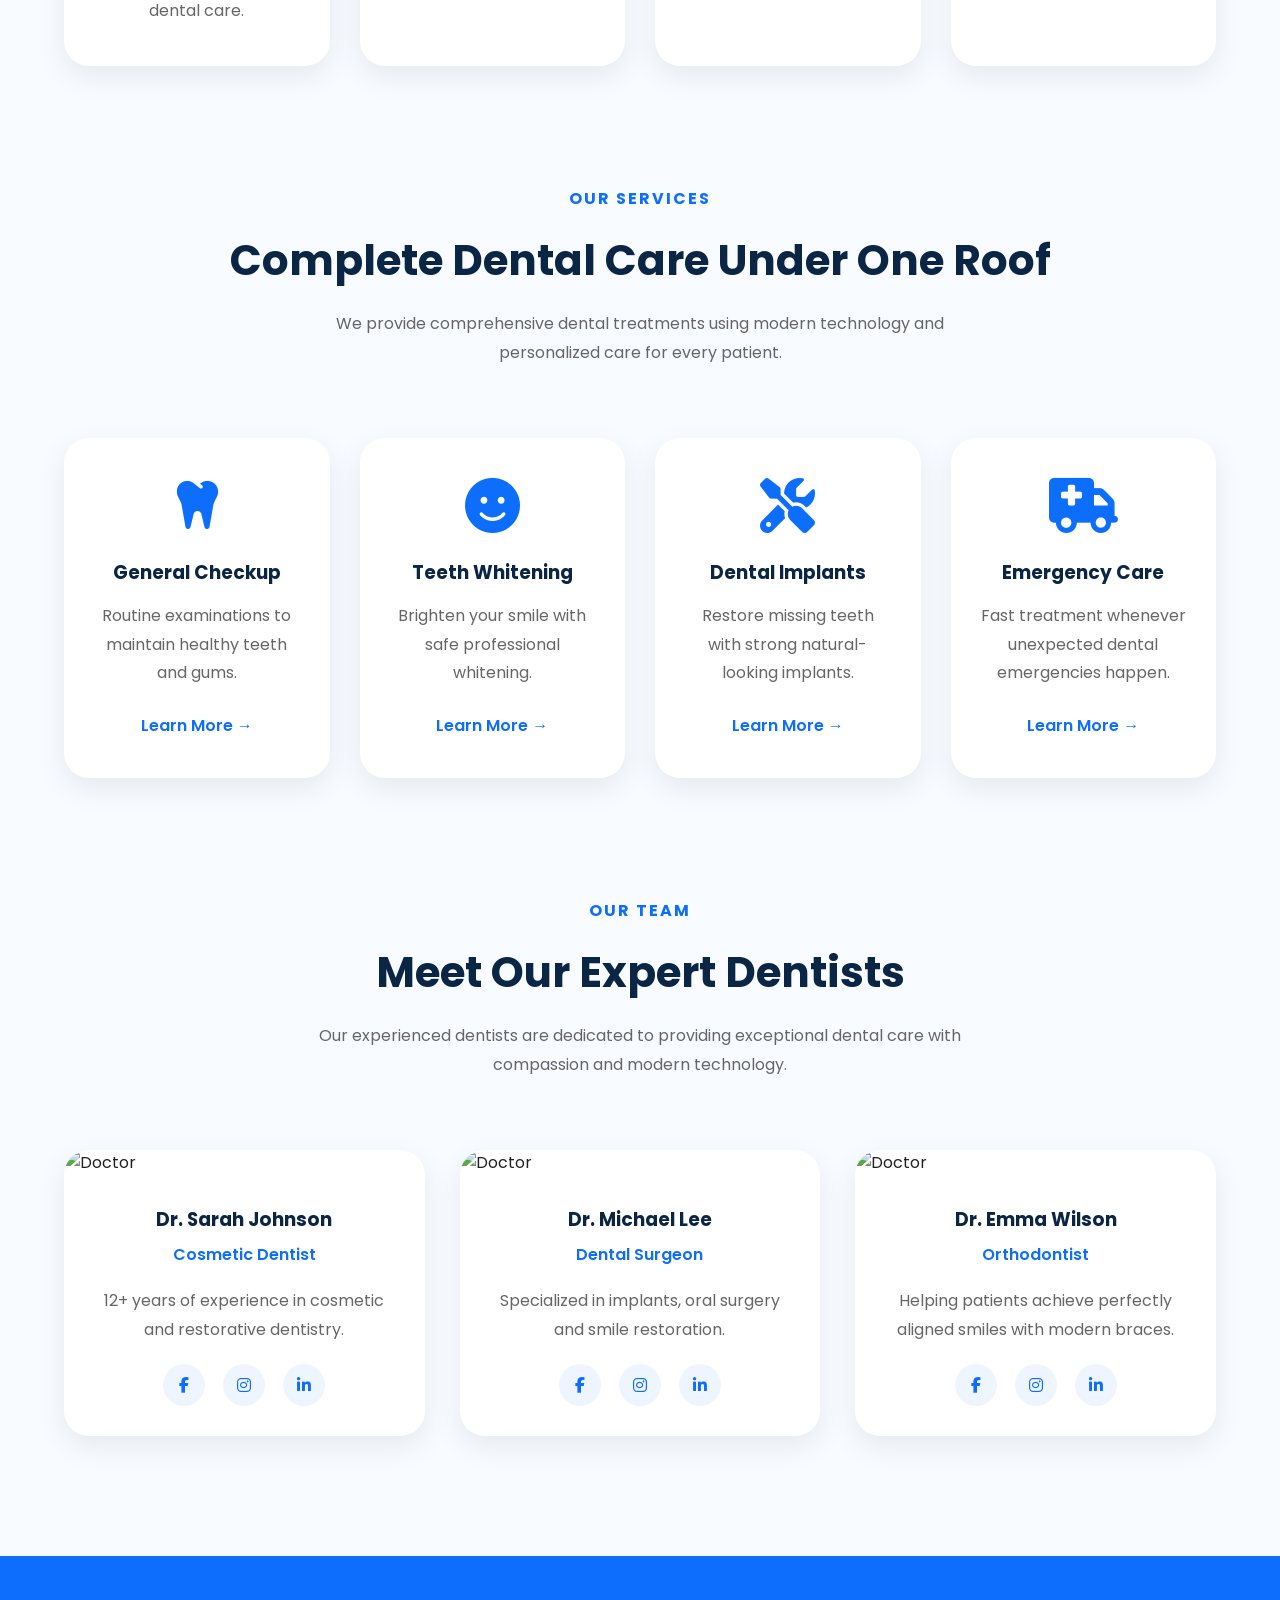
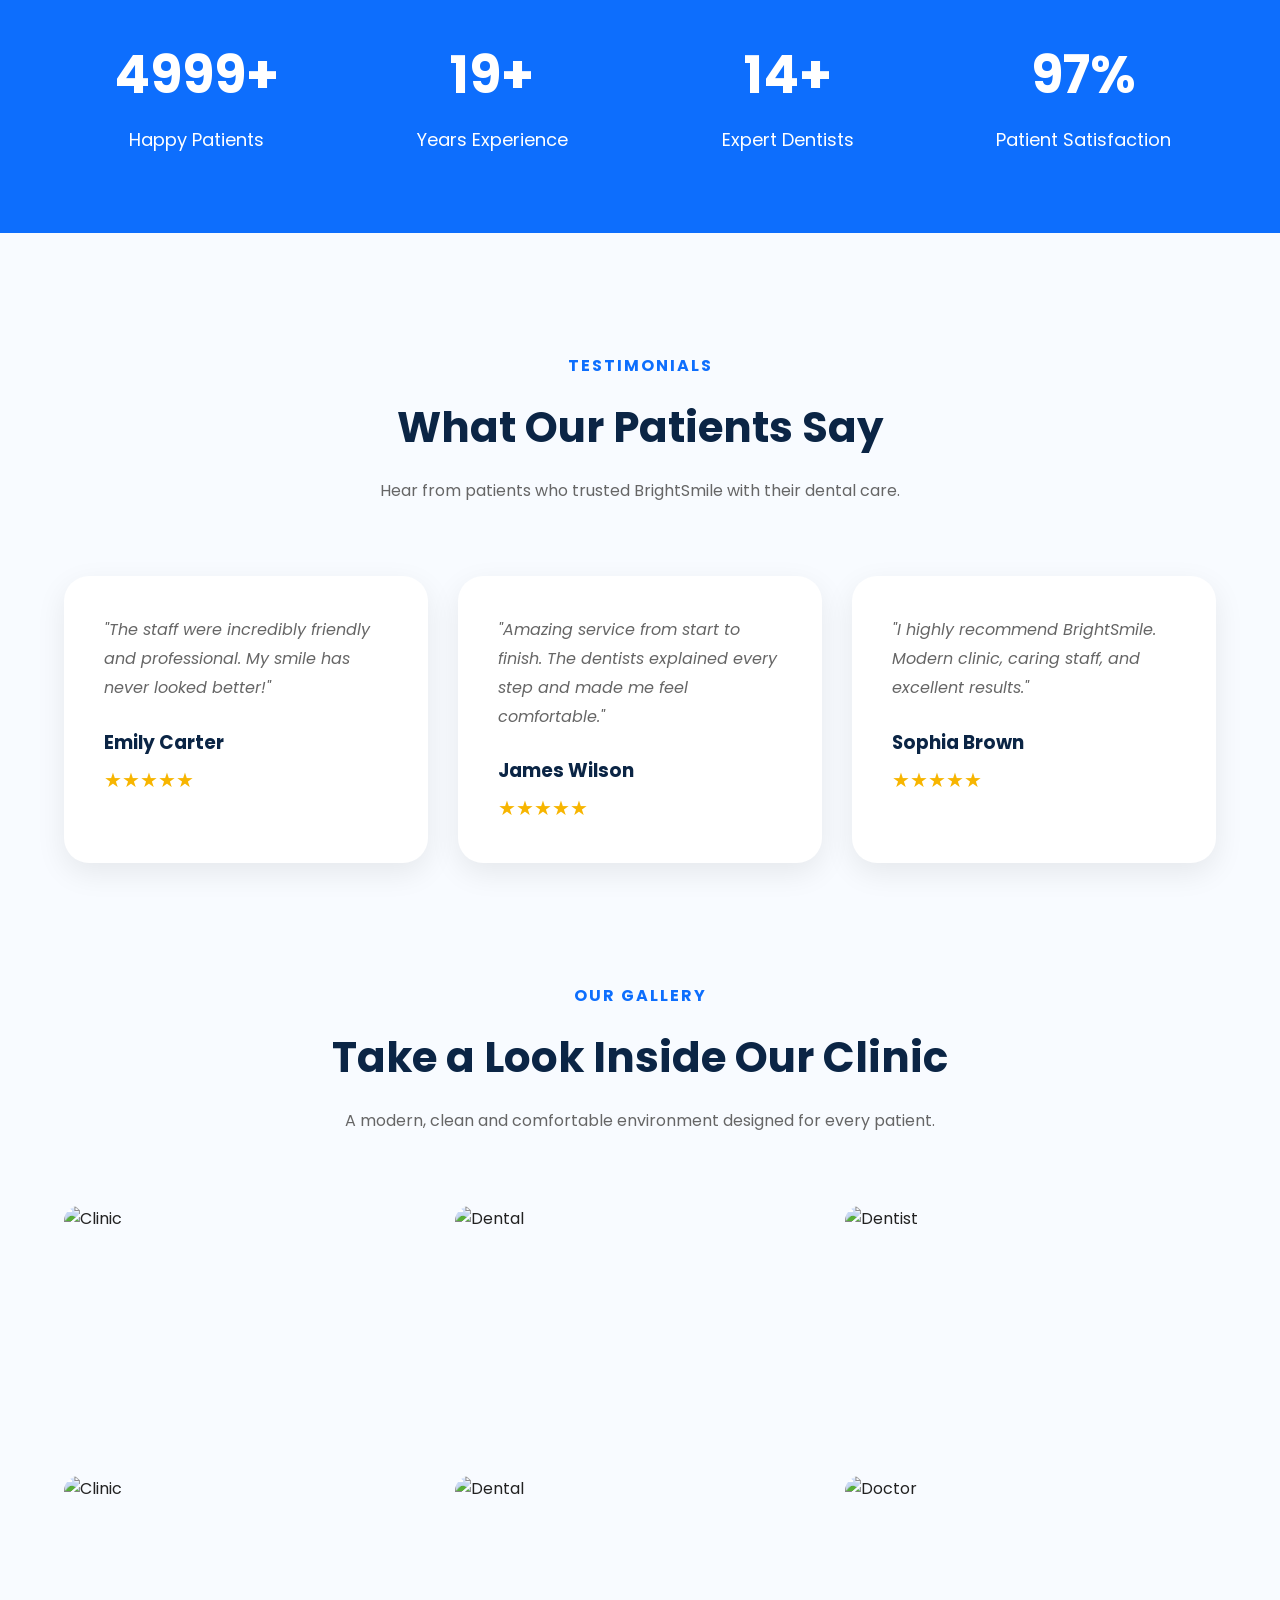
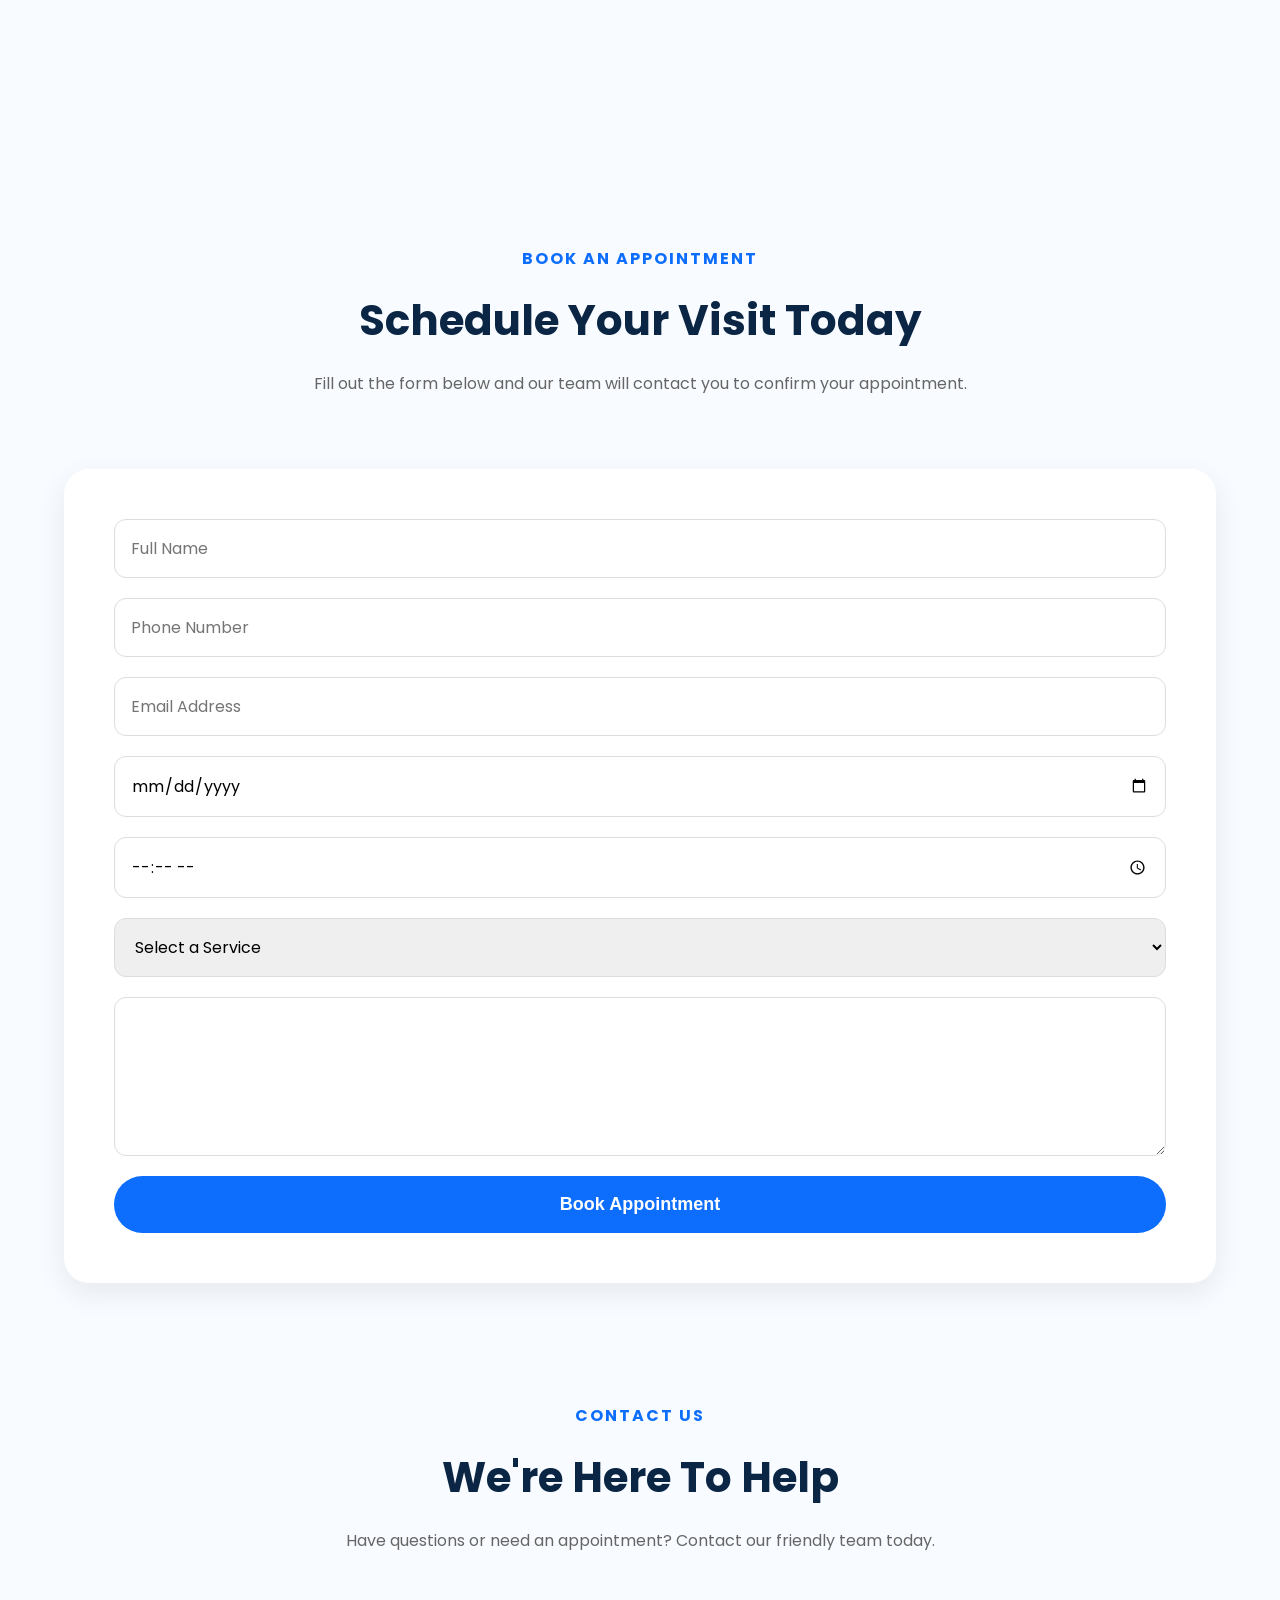
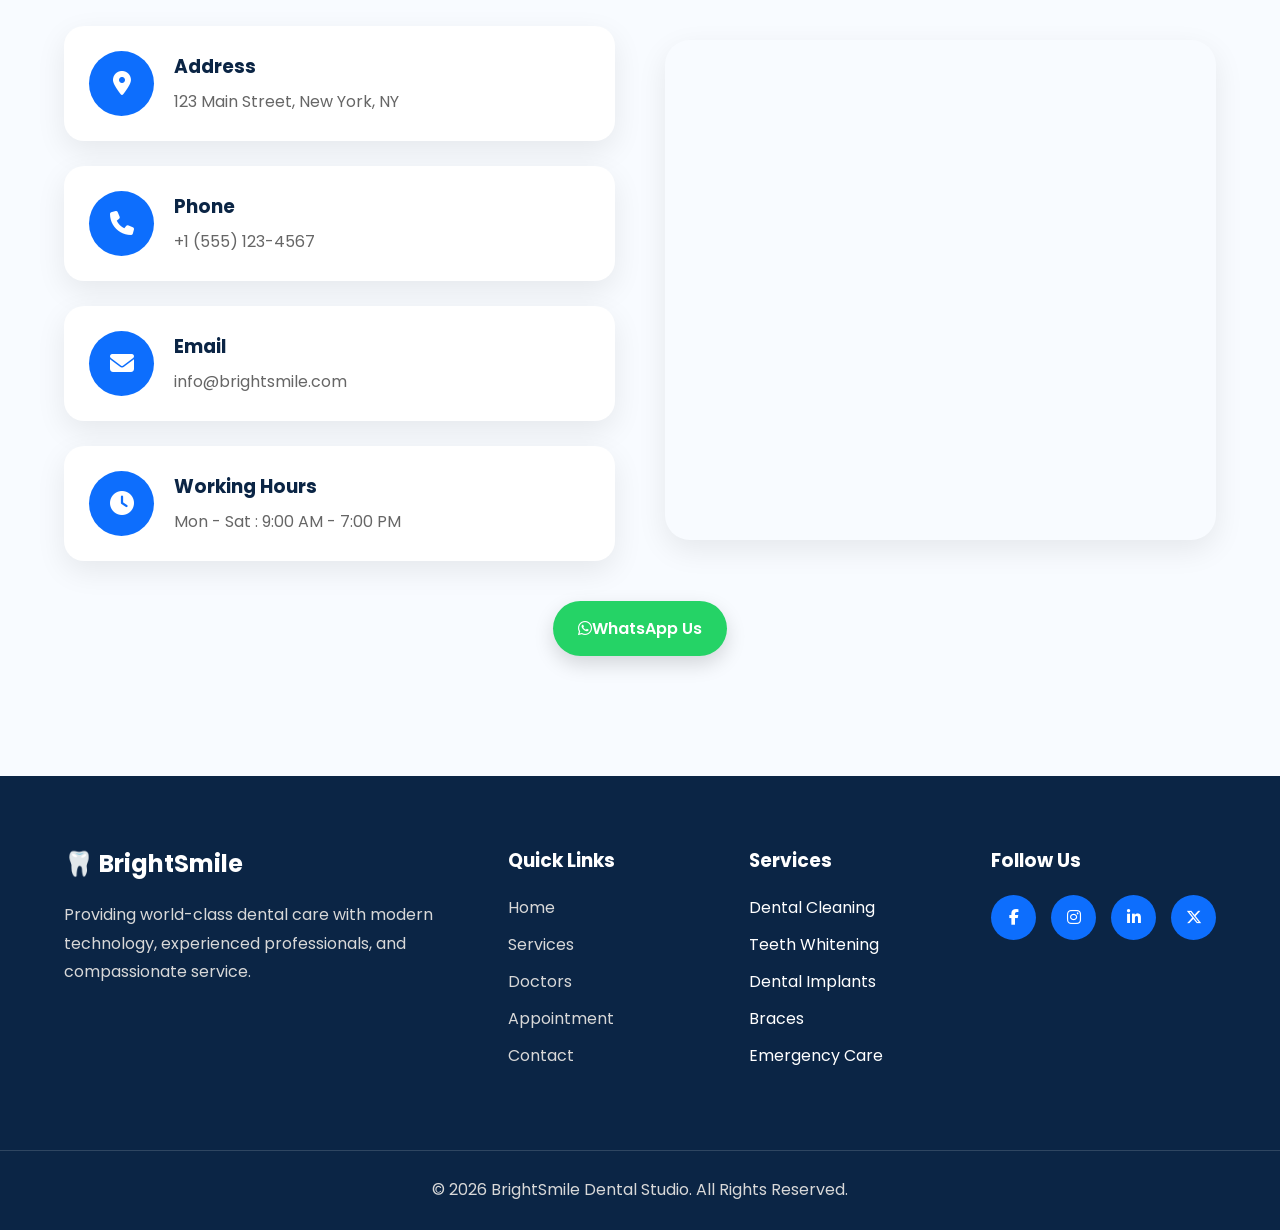
==== commit a3fad6cb: "Refresh main JavaScript cache" ====
--- a/index.html
+++ b/index.html
@@ -1133,7 +1133,7 @@
      JAVASCRIPT
 =========================== -->
 
-<script src="js/script.js"></script>
+<script src="js/script.js?v=2"></script>
 
 
 </body>
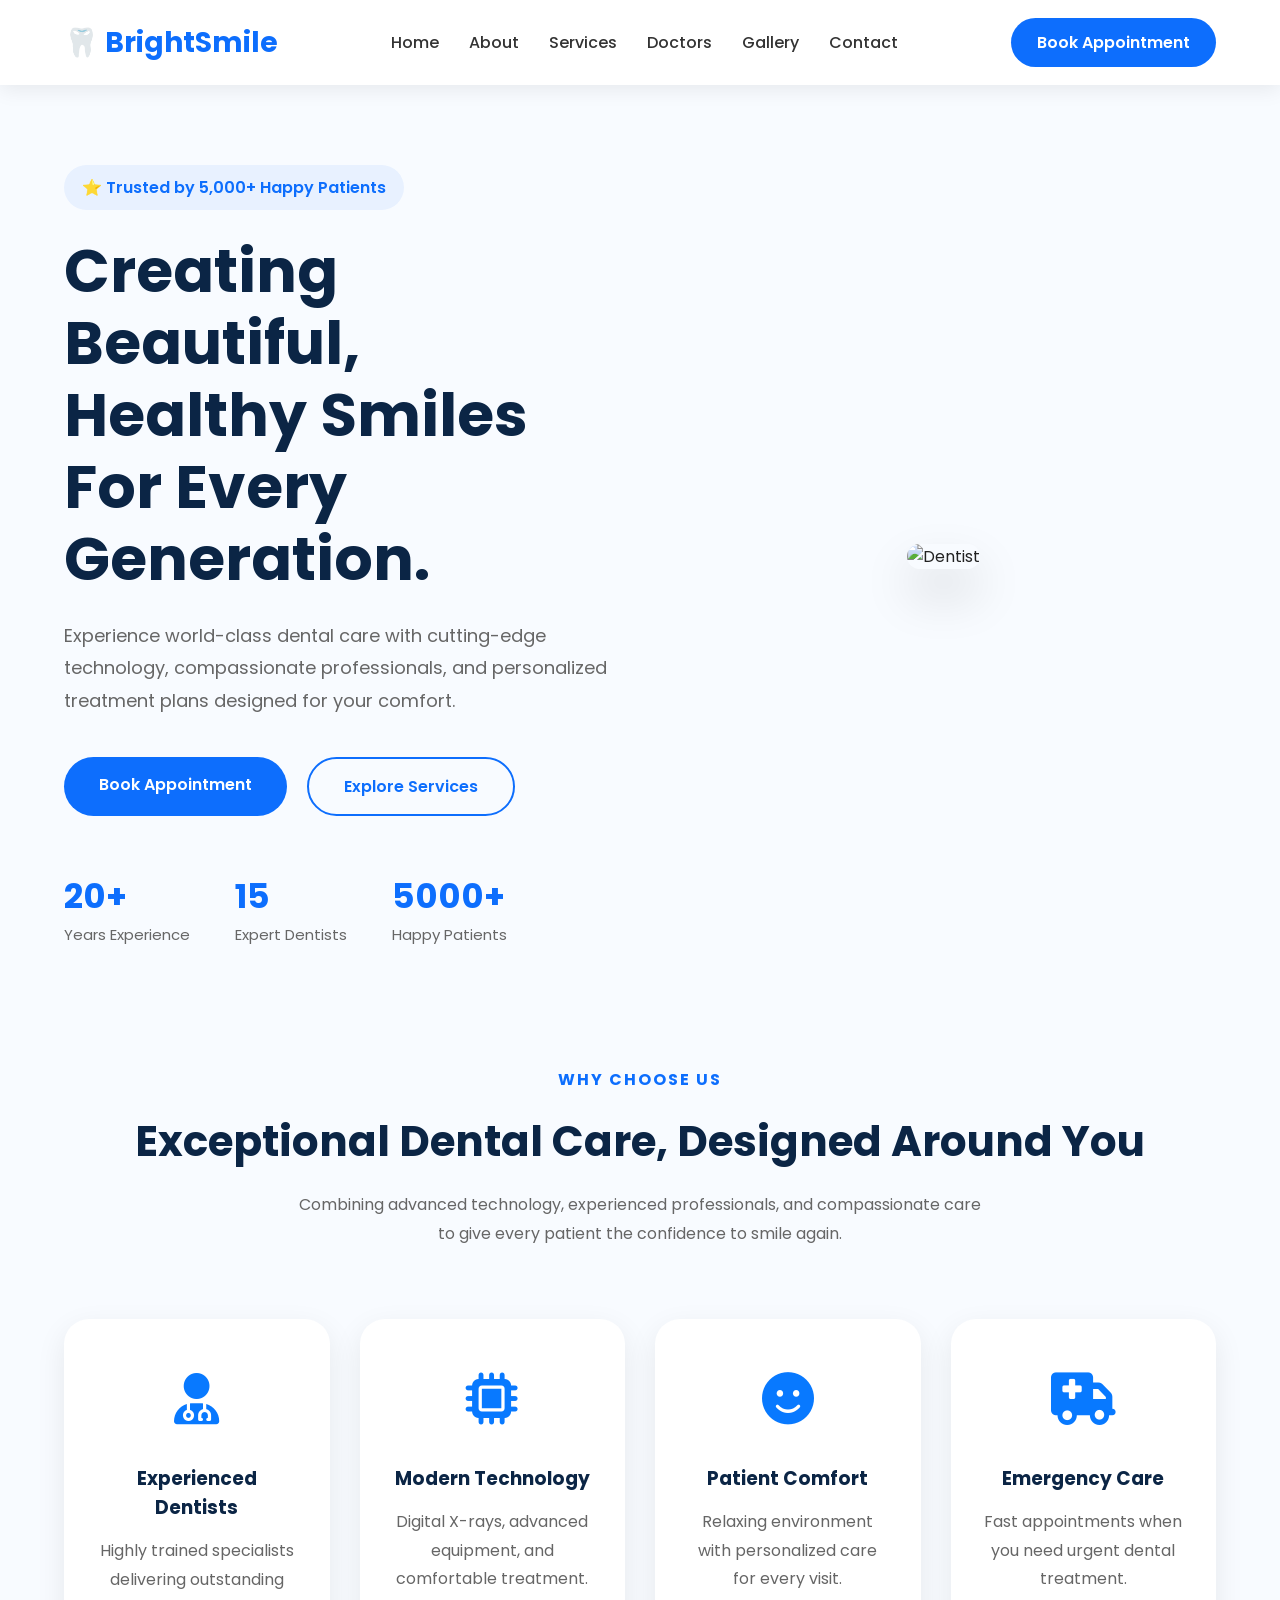
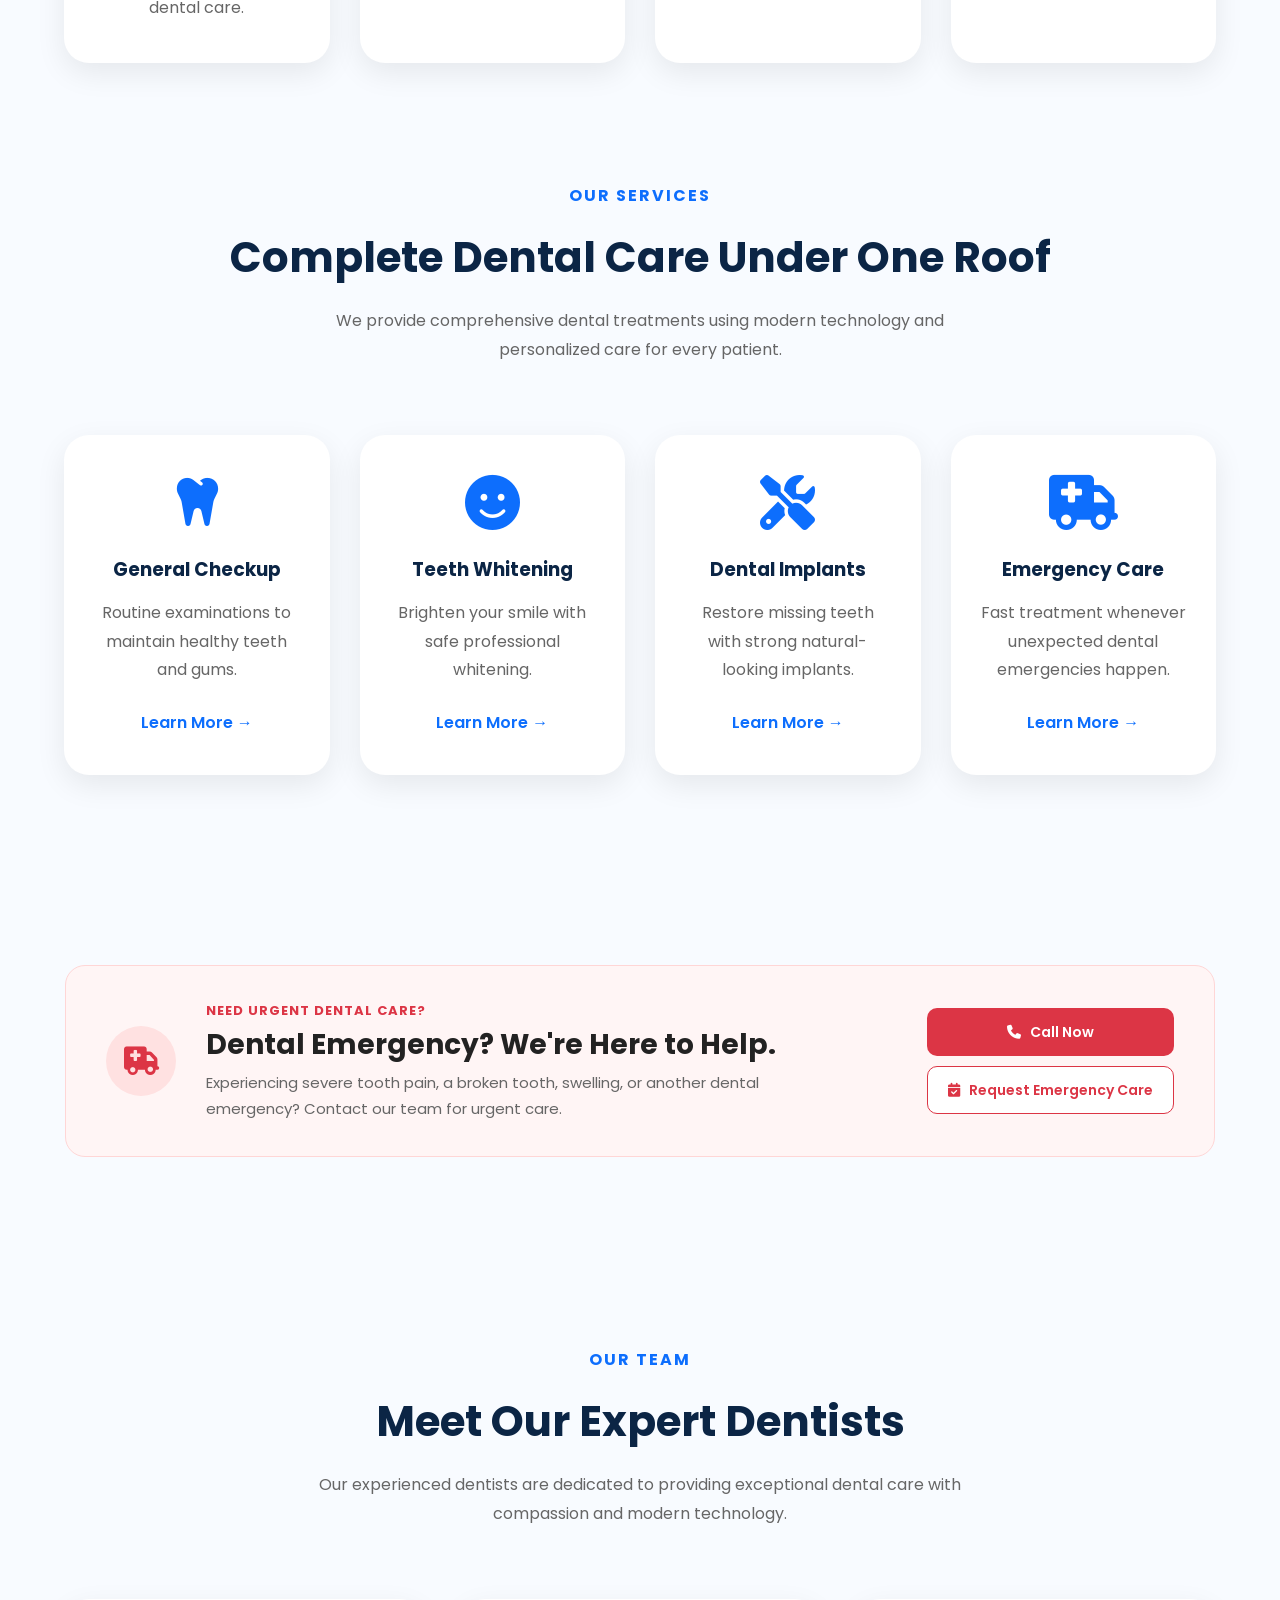
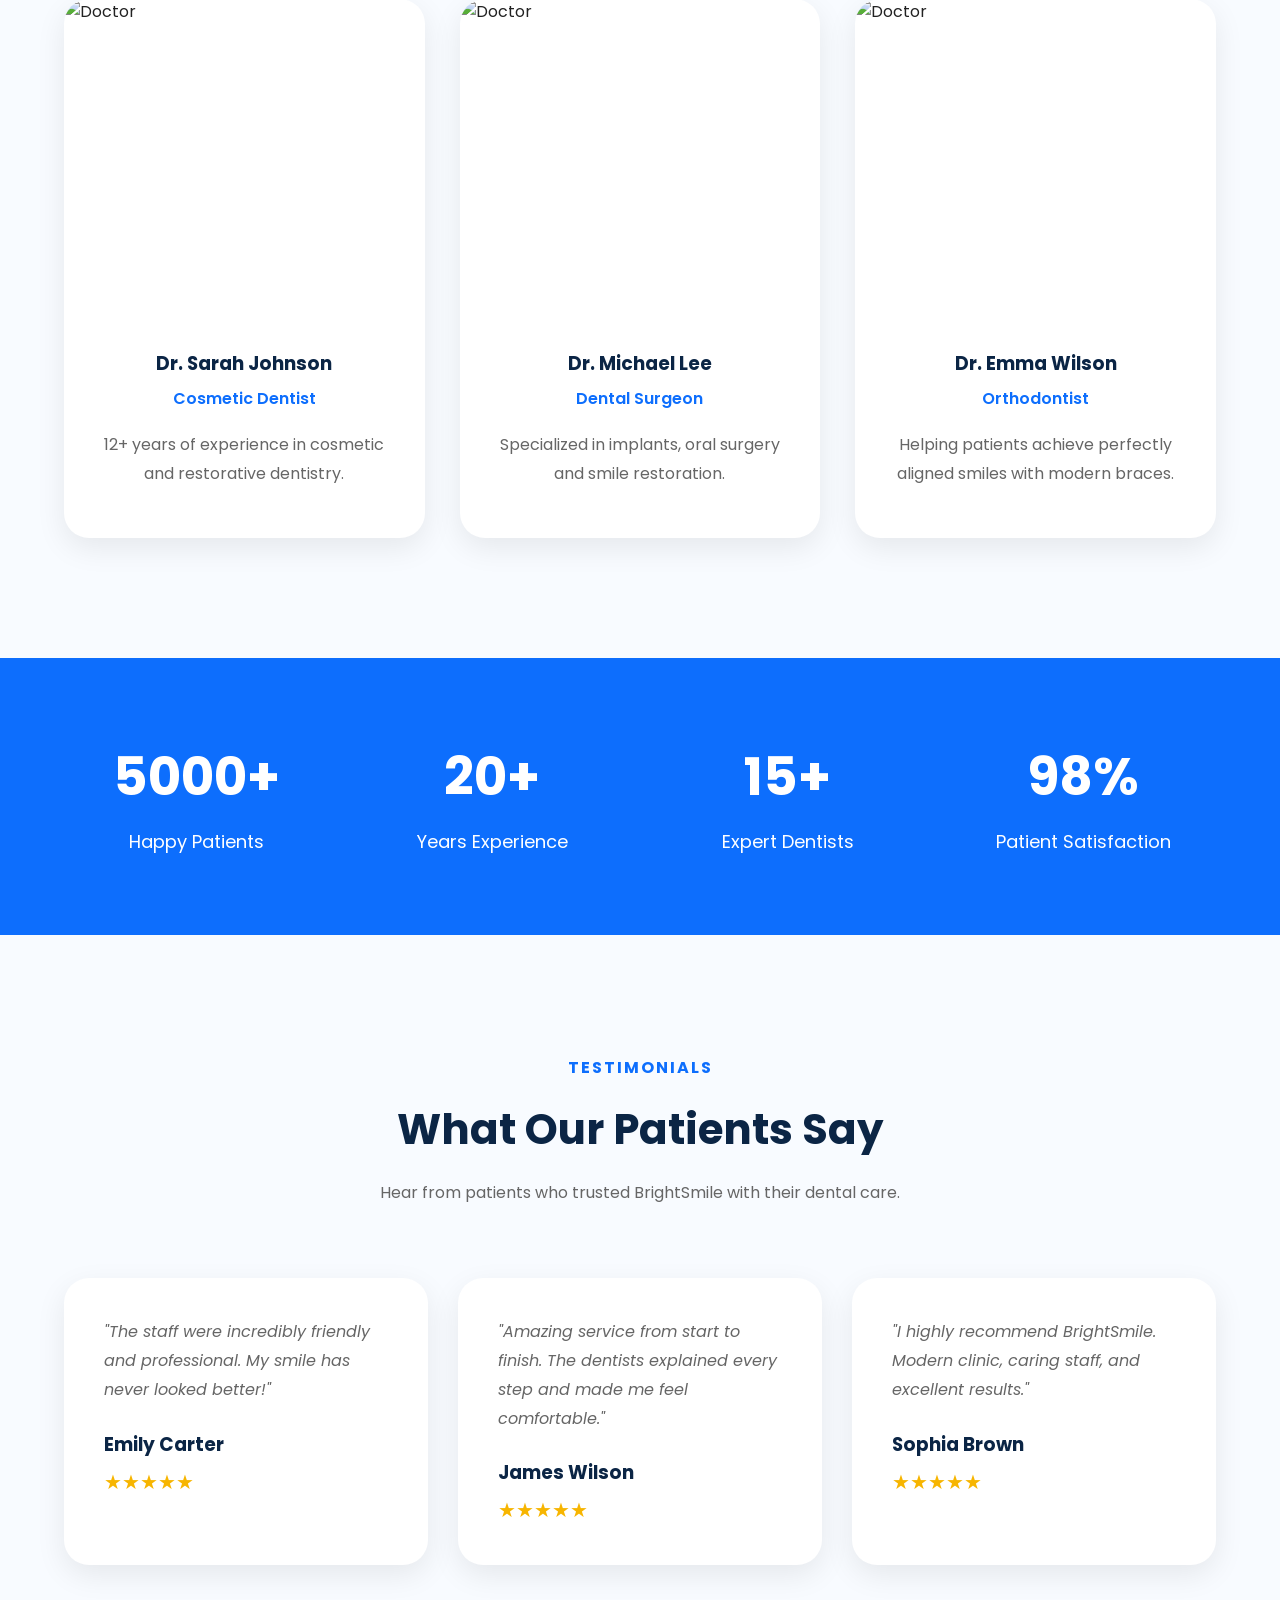
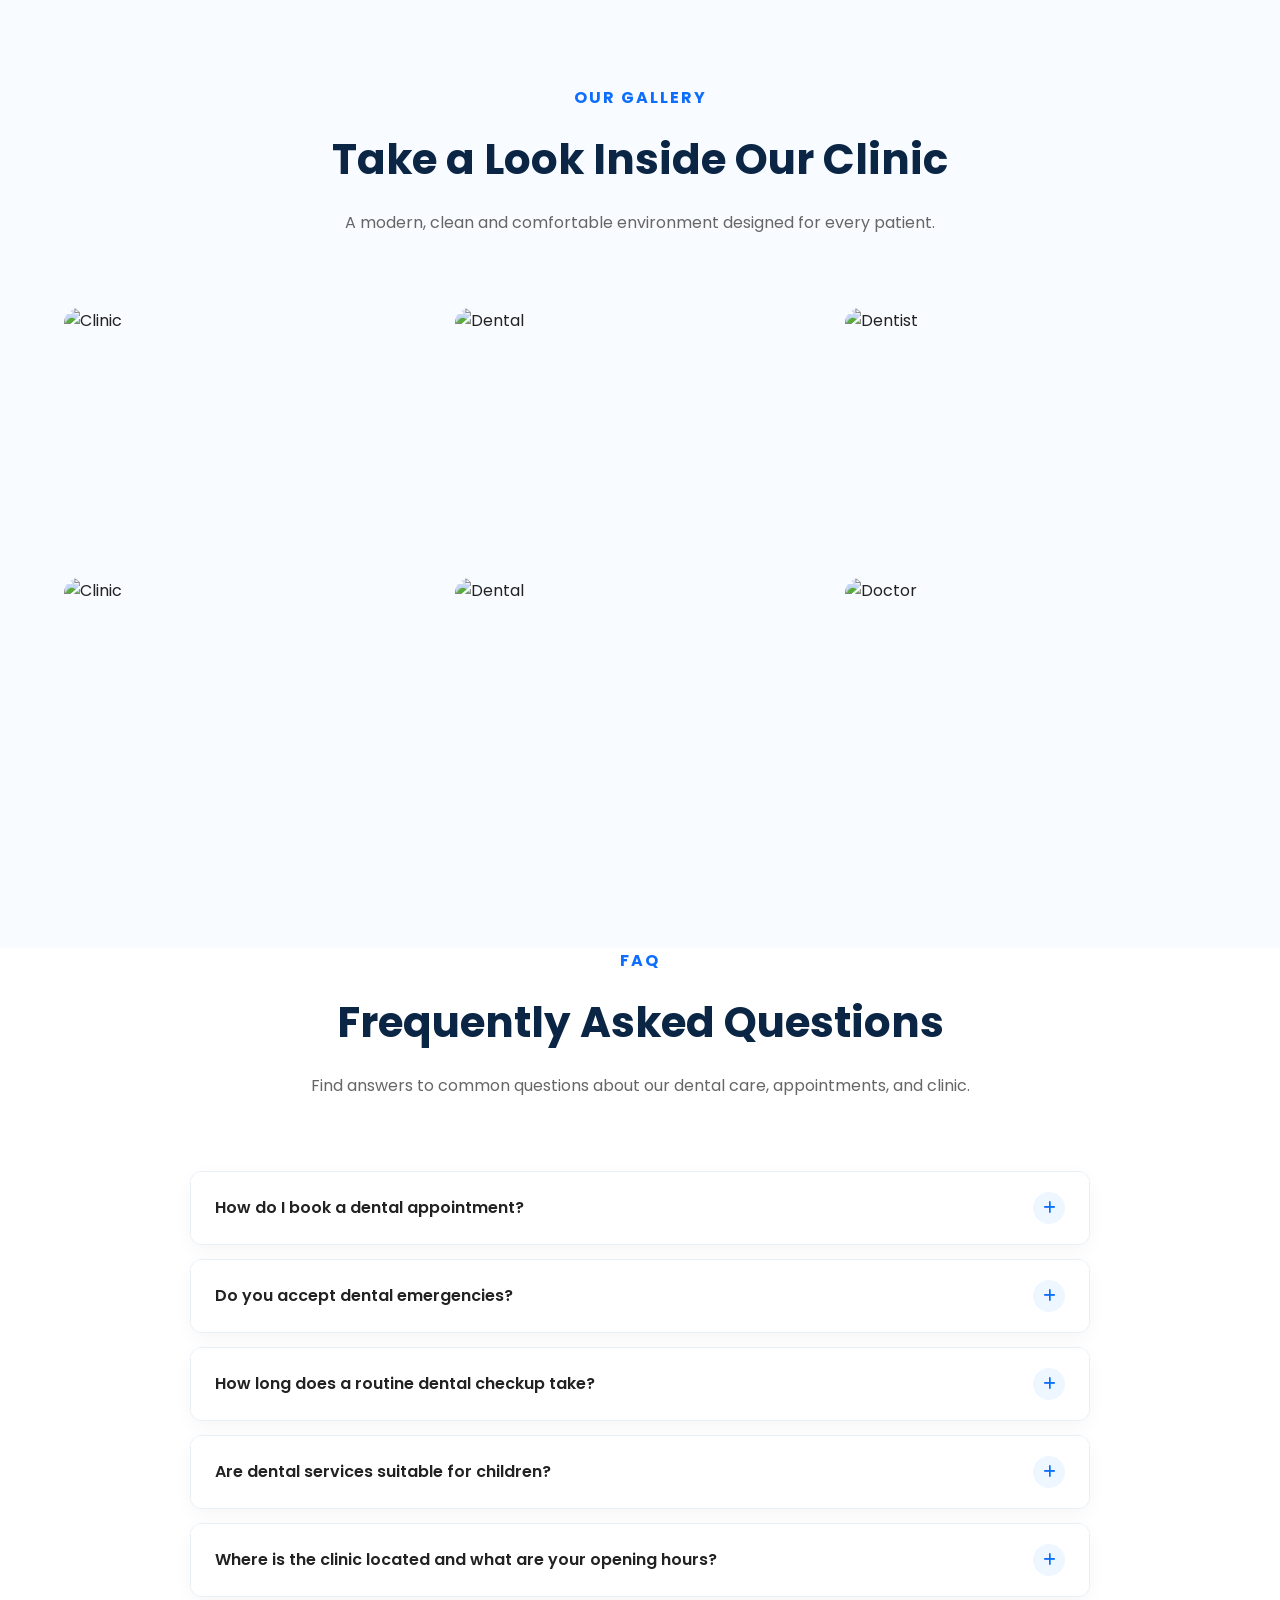
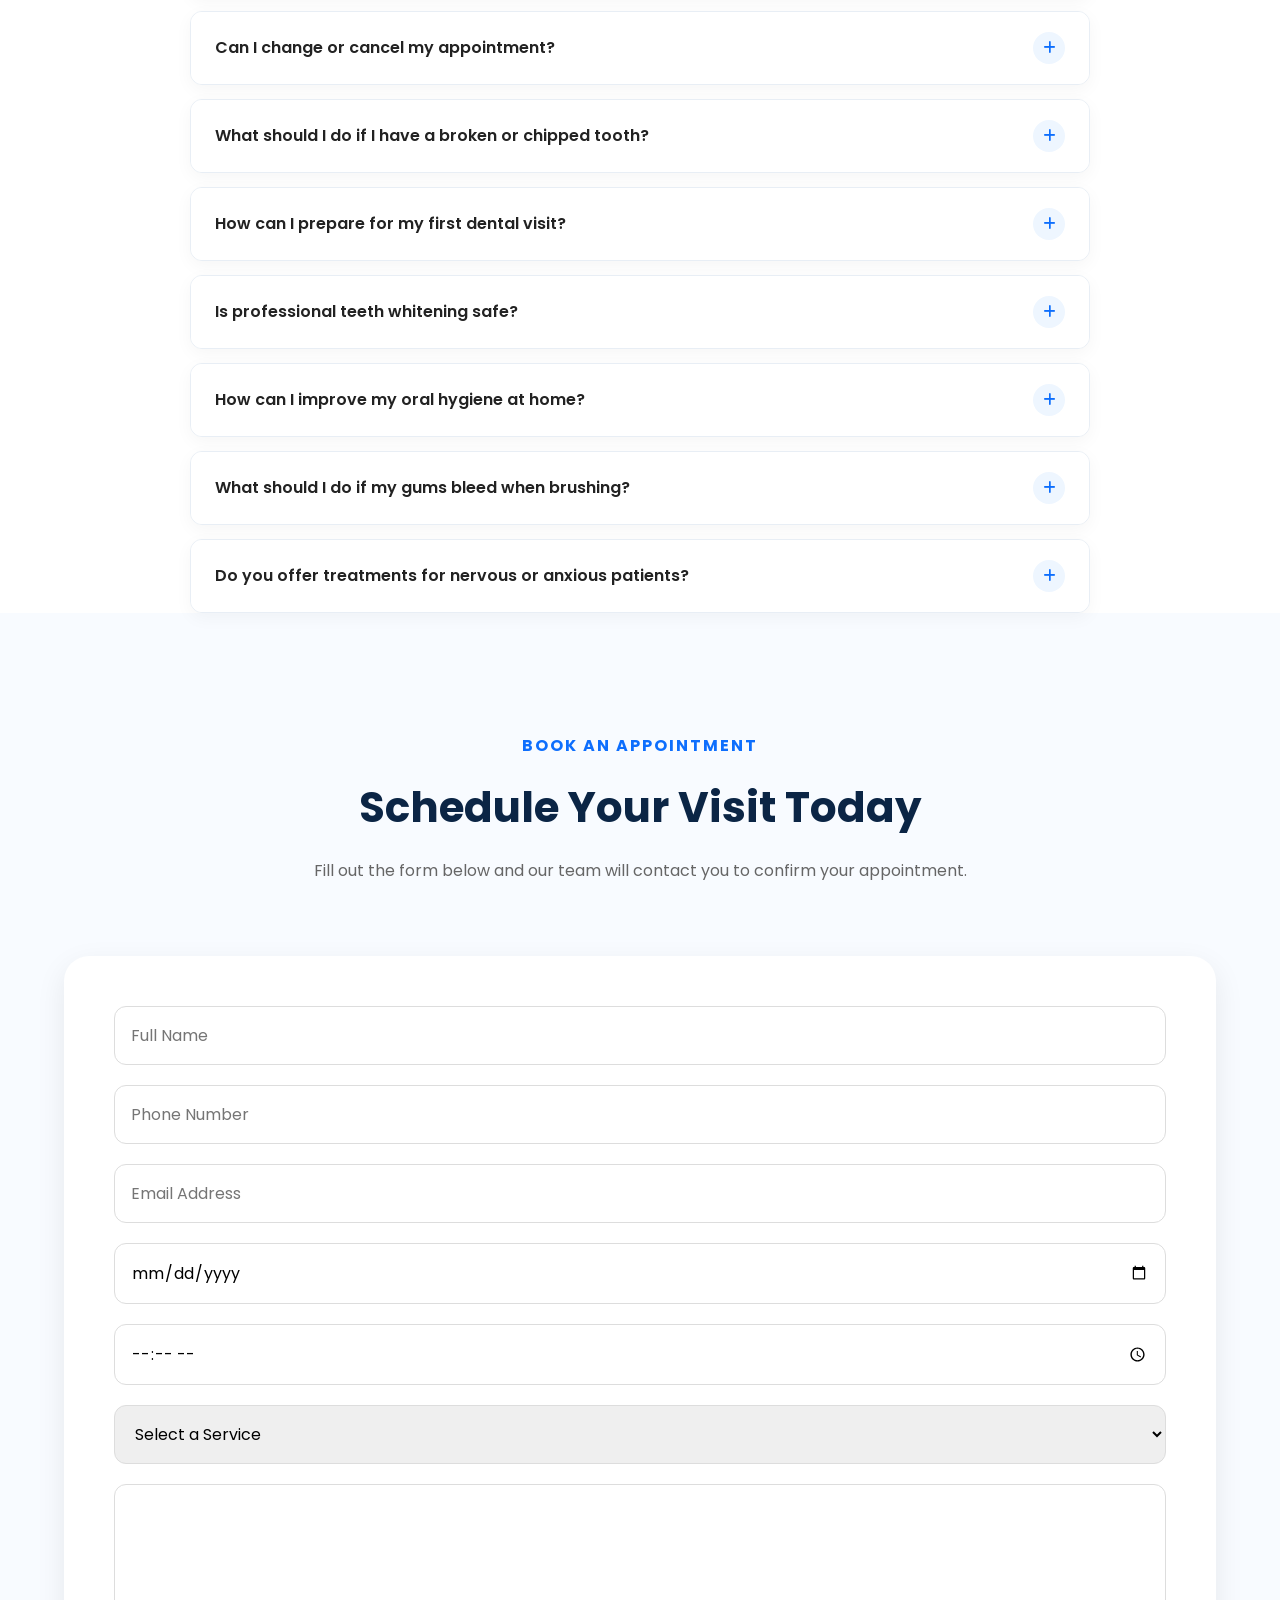
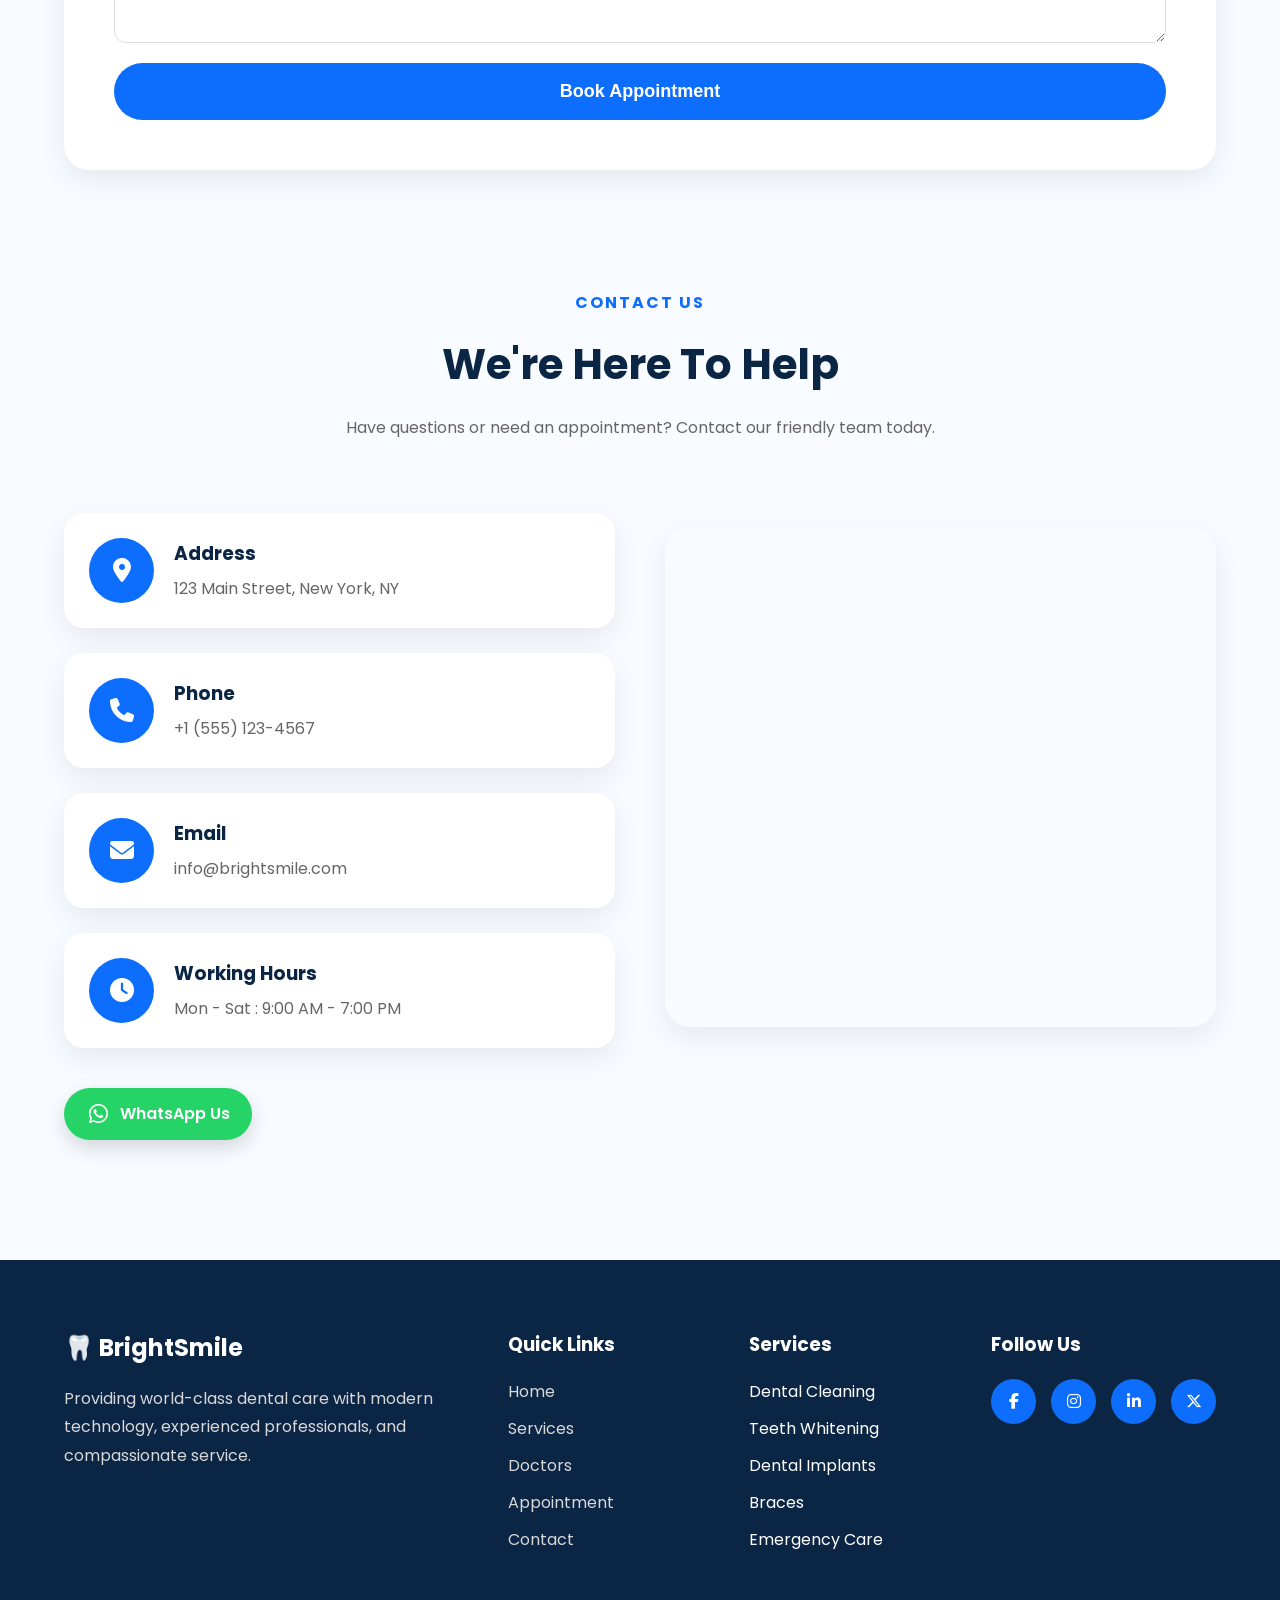
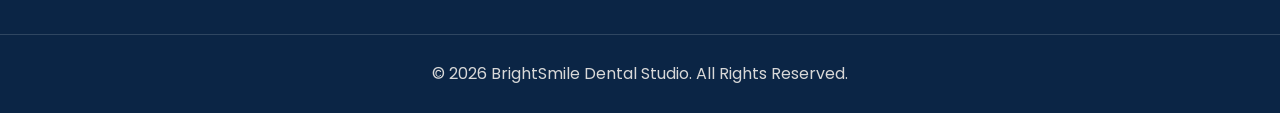
==== commit 4c37935a: "Add FAQ and improve gallery experience" ====
--- a/index.html
+++ b/index.html
@@ -185,7 +185,9 @@
 
         <div class="why-card">
 
-            <div class="icon">🦷</div>
+            <div class="icon">
+    <i class="fa-solid fa-user-doctor"></i>
+</div>
 
             <h3>Experienced Dentists</h3>
 
@@ -198,7 +200,9 @@
 
         <div class="why-card">
 
-            <div class="icon">🖥️</div>
+            <div class="icon">
+    <i class="fa-solid fa-microchip"></i>
+</div>
 
             <h3>Modern Technology</h3>
 
@@ -211,7 +215,9 @@
 
         <div class="why-card">
 
-            <div class="icon">😊</div>
+            <div class="icon">
+    <i class="fa-solid fa-face-smile"></i>
+</div>
 
             <h3>Patient Comfort</h3>
 
@@ -224,7 +230,9 @@
 
         <div class="why-card">
 
-            <div class="icon">⏰</div>
+            <div class="icon">
+    <i class="fa-solid fa-truck-medical"></i>
+</div>
 
             <h3>Emergency Care</h3>
 
@@ -335,6 +343,57 @@
 
 </section>
 
+<!-- ==========================
+     EMERGENCY CTA
+=========================== -->
+
+<section class="emergency-cta fade-in">
+
+    <div class="emergency-content">
+
+        <div class="emergency-icon">
+            <i class="fa-solid fa-truck-medical"></i>
+        </div>
+
+        <div class="emergency-text">
+
+            <span>NEED URGENT DENTAL CARE?</span>
+
+            <h2>
+                Dental Emergency? We're Here to Help.
+            </h2>
+
+            <p>
+                Experiencing severe tooth pain, a broken tooth, swelling,
+                or another dental emergency? Contact our team for urgent care.
+            </p>
+
+        </div>
+
+        <div class="emergency-actions">
+
+            <a
+                href="tel:+15551234567"
+                class="emergency-call-btn"
+            >
+                <i class="fa-solid fa-phone"></i>
+                Call Now
+            </a>
+
+            <a
+                href="#appointment"
+                class="emergency-book-btn"
+            >
+                <i class="fa-solid fa-calendar-check"></i>
+                Request Emergency Care
+            </a>
+
+        </div>
+
+    </div>
+
+</section>
+
 
 
 <!-- ==========================
@@ -378,21 +437,7 @@
                     12+ years of experience in cosmetic and restorative dentistry.
                 </p>
 
-                <div class="doctor-social">
-
-                    <a href="#">
-                        <i class="fab fa-facebook-f"></i>
-                    </a>
-
-                    <a href="#">
-                        <i class="fab fa-instagram"></i>
-                    </a>
-
-                    <a href="#">
-                        <i class="fab fa-linkedin-in"></i>
-                    </a>
-
-                </div>
+                
 
             </div>
 
@@ -415,21 +460,7 @@
                     Specialized in implants, oral surgery and smile restoration.
                 </p>
 
-                <div class="doctor-social">
-
-                    <a href="#">
-                        <i class="fab fa-facebook-f"></i>
-                    </a>
-
-                    <a href="#">
-                        <i class="fab fa-instagram"></i>
-                    </a>
-
-                    <a href="#">
-                        <i class="fab fa-linkedin-in"></i>
-                    </a>
-
-                </div>
+               
 
             </div>
 
@@ -452,22 +483,7 @@
                     Helping patients achieve perfectly aligned smiles with modern braces.
                 </p>
 
-                <div class="doctor-social">
-
-                    <a href="#">
-                        <i class="fab fa-facebook-f"></i>
-                    </a>
-
-                    <a href="#">
-                        <i class="fab fa-instagram"></i>
-                    </a>
-
-                    <a href="#">
-                        <i class="fab fa-linkedin-in"></i>
-                    </a>
-
-                </div>
-
+                
             </div>
 
         </div>
@@ -699,22 +715,435 @@
 
 
 <!-- ==========================
-     LIGHTBOX
+     GALLERY LIGHTBOX
 =========================== -->
 
-<div id="lightbox" class="lightbox fade-in">
-
-    <span class="close-lightbox">
+<div class="lightbox" id="lightbox">
+
+    <button
+        class="lightbox-arrow lightbox-prev"
+        id="lightboxPrev"
+        type="button"
+        aria-label="Previous image">
+        <i class="fa-solid fa-chevron-left"></i>
+    </button>
+
+
+    <div class="lightbox-image-wrapper">
+
+        <img
+            id="lightbox-img"
+            src=""
+            alt="Gallery Image">
+
+    </div>
+
+
+    <button
+        class="lightbox-arrow lightbox-next"
+        id="lightboxNext"
+        type="button"
+        aria-label="Next image">
+        <i class="fa-solid fa-chevron-right"></i>
+    </button>
+
+
+    <button
+        class="close-lightbox"
+        type="button"
+        aria-label="Close gallery">
         &times;
-    </span>
-
-    <img
-        id="lightbox-img"
-        src=""
-        alt="">
+    </button>
 
 </div>
-
+<!-- ==========================
+     FAQ
+=========================== -->
+
+<section id="faq" class="faq section fade-in">
+
+    <div class="section-title">
+
+        <span>FAQ</span>
+
+        <h2>
+            Frequently Asked Questions
+        </h2>
+
+        <p>
+            Find answers to common questions about our dental care,
+            appointments, and clinic.
+        </p>
+
+    </div>
+
+
+    <div class="faq-container">
+
+
+        <!-- FAQ 1 -->
+
+        <div class="faq-item">
+
+            <button
+                class="faq-question"
+                type="button"
+                aria-expanded="false">
+
+                <span>
+                    How do I book a dental appointment?
+                </span>
+
+                <i class="fa-solid fa-plus"></i>
+
+            </button>
+
+            <div class="faq-answer">
+
+                <p>
+                     To book an appointment, choose your preferred service and
+        complete our online appointment form. Enter your details,
+        select your preferred date and time, and submit your request.
+        Our team will contact you to confirm your appointment..
+                </p>
+
+            </div>
+
+        </div>
+
+
+        <!-- FAQ 2 -->
+
+        <div class="faq-item">
+
+            <button
+                class="faq-question"
+                type="button"
+                aria-expanded="false">
+
+                <span>
+                    Do you accept dental emergencies?
+                </span>
+
+                <i class="fa-solid fa-plus"></i>
+
+            </button>
+
+            <div class="faq-answer">
+
+                <p>
+                    Yes. If you are experiencing an urgent dental problem,
+                    contact our clinic as soon as possible so our team can
+                    advise you on the next appropriate step.
+                </p>
+
+            </div>
+
+        </div>
+
+
+        <!-- FAQ 3 -->
+
+        <div class="faq-item">
+
+            <button
+                class="faq-question"
+                type="button"
+                aria-expanded="false">
+
+                <span>
+                    How long does a routine dental checkup take?
+                </span>
+
+                <i class="fa-solid fa-plus"></i>
+
+            </button>
+
+            <div class="faq-answer">
+
+                <p>
+                    A routine dental checkup can vary depending on your
+                    individual needs. Your dentist will assess your oral
+                    health and explain any recommended treatments.
+                </p>
+
+            </div>
+
+        </div>
+
+
+        <!-- FAQ 4 -->
+
+        <div class="faq-item">
+
+            <button
+                class="faq-question"
+                type="button"
+                aria-expanded="false">
+
+                <span>
+                    Are dental services suitable for children?
+                </span>
+
+                <i class="fa-solid fa-plus"></i>
+
+            </button>
+
+            <div class="faq-answer">
+
+                <p>
+                    Dental care can be tailored to children according to
+                    their age and individual needs. Contact the clinic to
+                    learn which children's services are available.
+                </p>
+
+            </div>
+
+        </div>
+
+
+        <!-- FAQ 5 -->
+
+        <div class="faq-item">
+
+            <button
+                class="faq-question"
+                type="button"
+                aria-expanded="false">
+
+                <span>
+                    Where is the clinic located and what are your opening hours?
+                </span>
+
+                <i class="fa-solid fa-plus"></i>
+
+            </button>
+
+            <div class="faq-answer">
+
+                <p>
+                    Our clinic is located at 123 Main Street, New York, NY.
+                    We are open Monday through Saturday from 9:00 AM to 7:00 PM.
+                </p>
+
+            </div>
+
+        </div>
+
+
+        <!-- FAQ 6 -->
+
+        <div class="faq-item">
+
+            <button
+                class="faq-question"
+                type="button"
+                aria-expanded="false">
+
+                <span>
+                    Can I change or cancel my appointment?
+                </span>
+
+                <i class="fa-solid fa-plus"></i>
+
+            </button>
+
+            <div class="faq-answer">
+
+                <p>
+                    Yes. Please contact our clinic as early as possible if
+                    you need to change or cancel your appointment so our team
+                    can assist you.
+                </p>
+
+            </div>
+
+        </div>
+
+
+        <!-- FAQ 7 -->
+
+        <div class="faq-item">
+
+            <button
+                class="faq-question"
+                type="button"
+                aria-expanded="false">
+
+                <span>
+                    What should I do if I have a broken or chipped tooth?
+                </span>
+
+                <i class="fa-solid fa-plus"></i>
+
+            </button>
+
+            <div class="faq-answer">
+
+                <p>
+                    Contact a dental professional as soon as possible.
+                    Avoid putting unnecessary pressure on the affected area
+                    and follow the advice provided by your dental team.
+                </p>
+
+            </div>
+
+        </div>
+
+
+        <!-- FAQ 8 -->
+
+        <div class="faq-item">
+
+            <button
+                class="faq-question"
+                type="button"
+                aria-expanded="false">
+
+                <span>
+                    How can I prepare for my first dental visit?
+                </span>
+
+                <i class="fa-solid fa-plus"></i>
+
+            </button>
+
+            <div class="faq-answer">
+
+                <p>
+                    Bring any relevant dental or medical information,
+                    insurance details if applicable, and a list of questions
+                    you would like to discuss with your dentist.
+                </p>
+
+            </div>
+
+        </div>
+
+
+        <!-- FAQ 9 -->
+
+        <div class="faq-item">
+
+            <button
+                class="faq-question"
+                type="button"
+                aria-expanded="false">
+
+                <span>
+                    Is professional teeth whitening safe?
+                </span>
+
+                <i class="fa-solid fa-plus"></i>
+
+            </button>
+
+            <div class="faq-answer">
+
+                <p>
+                    Professional whitening can be suitable for many patients,
+                    but your dentist should first determine whether whitening
+                    is appropriate for your teeth and oral health.
+                </p>
+
+            </div>
+
+        </div>
+
+
+        <!-- FAQ 10 -->
+
+        <div class="faq-item">
+
+            <button
+                class="faq-question"
+                type="button"
+                aria-expanded="false">
+
+                <span>
+                    How can I improve my oral hygiene at home?
+                </span>
+
+                <i class="fa-solid fa-plus"></i>
+
+            </button>
+
+            <div class="faq-answer">
+
+                <p>
+                    Brush your teeth regularly with fluoride toothpaste,
+                    clean between your teeth, maintain a balanced diet,
+                    and visit your dentist regularly for professional advice.
+                </p>
+
+            </div>
+
+        </div>
+
+
+        <!-- FAQ 11 -->
+
+        <div class="faq-item">
+
+            <button
+                class="faq-question"
+                type="button"
+                aria-expanded="false">
+
+                <span>
+                    What should I do if my gums bleed when brushing?
+                </span>
+
+                <i class="fa-solid fa-plus"></i>
+
+            </button>
+
+            <div class="faq-answer">
+
+                <p>
+                    Bleeding gums can have several causes. If the problem
+                    continues, contact a dental professional for an
+                    appropriate examination and advice.
+                </p>
+
+            </div>
+
+        </div>
+
+
+        <!-- FAQ 12 -->
+
+        <div class="faq-item">
+
+            <button
+                class="faq-question"
+                type="button"
+                aria-expanded="false">
+
+                <span>
+                    Do you offer treatments for nervous or anxious patients?
+                </span>
+
+                <i class="fa-solid fa-plus"></i>
+
+            </button>
+
+            <div class="faq-answer">
+
+                <p>
+                    We aim to make every patient's visit as comfortable as
+                    possible. Let our team know about any concerns when
+                    booking so we can discuss suitable options with you.
+                </p>
+
+            </div>
+
+        </div>
+
+
+    </div>
+
+</section>
 
 
 <!-- ==========================
@@ -975,9 +1404,10 @@
     href="https://wa.me/15551234567"
     class="whatsapp-button"
     target="_blank"
+    rel="noopener noreferrer"
 >
     <i class="fab fa-whatsapp"></i>
-    WhatsApp Us
+    <span>WhatsApp Us</span>
 </a>
 
 </section>
--- a/css/style.css
+++ b/css/style.css
@@ -633,14 +633,13 @@
 
 
 /* ===========================
-   LIGHTBOX
+   GALLERY LIGHTBOX
 =========================== */
 
 .lightbox {
-    display: none;
+    display: flex;
 
     position: fixed;
-
     z-index: 9999;
 
     inset: 0;
@@ -648,40 +647,309 @@
     width: 100%;
     height: 100%;
 
-    background: rgba(0, 0, 0, 0.85);
-
+    padding: 30px;
+
+    box-sizing: border-box;
+
+    background: rgba(0, 0, 0, 0.88);
+
+    align-items: center;
     justify-content: center;
 
+    visibility: hidden;
+    opacity: 0;
+
+    pointer-events: none;
+
+    transition:
+        opacity 0.35s ease,
+        visibility 0.35s ease;
+}
+
+.lightbox.active {
+    visibility: visible;
+    opacity: 1;
+
+    pointer-events: auto;
+}
+
+
+/* ===========================
+   IMAGE WRAPPER
+=========================== */
+
+.lightbox-image-wrapper {
+    position: relative;
+
+    width: min(900px, 78vw);
+    height: min(80vh, 700px);
+
+    display: flex;
     align-items: center;
-
-    padding: 30px;
-} 
-.lightbox.active {
-    display: flex;
-}
+    justify-content: center;
+
+    overflow: hidden;
+
+    border-radius: 16px;
+}
+
+
+/* ===========================
+   LIGHTBOX IMAGE
+=========================== */
 
 .lightbox img {
-    max-width: 90%;
-
-    max-height: 90%;
+    max-width: 100%;
+    max-height: 100%;
+
+    width: auto;
+    height: auto;
 
     object-fit: contain;
 
     border-radius: 15px;
-}
+
+    user-select: none;
+
+    will-change: transform, opacity;
+
+    transform: scale(0.85);
+    opacity: 0;
+
+    transition:
+        transform 0.35s ease,
+        opacity 0.35s ease;
+}
+
+.lightbox.active img {
+    transform: scale(1);
+    opacity: 1;
+}
+
+
+/* ===========================
+   IMAGE SLIDE ANIMATIONS
+=========================== */
+
+.lightbox img.slide-next {
+    animation: gallerySlideNext 0.35s ease;
+}
+
+.lightbox img.slide-prev {
+    animation: gallerySlidePrev 0.35s ease;
+}
+
+
+@keyframes gallerySlideNext {
+
+    0% {
+        opacity: 0;
+        transform: translateX(60px) scale(0.96);
+    }
+
+    100% {
+        opacity: 1;
+        transform: translateX(0) scale(1);
+    }
+
+}
+
+
+@keyframes gallerySlidePrev {
+
+    0% {
+        opacity: 0;
+        transform: translateX(-60px) scale(0.96);
+    }
+
+    100% {
+        opacity: 1;
+        transform: translateX(0) scale(1);
+    }
+
+}
+
+
+/* ===========================
+   NAVIGATION ARROWS
+=========================== */
+
+.lightbox-arrow {
+    position: absolute;
+
+    top: 50%;
+
+    width: 55px;
+    height: 55px;
+
+    display: flex;
+    align-items: center;
+    justify-content: center;
+
+    padding: 0;
+
+    border: none;
+    border-radius: 50%;
+
+    background: rgba(255, 255, 255, 0.95);
+
+    color: #0d6efd;
+
+    font-size: 20px;
+
+    cursor: pointer;
+
+    z-index: 10001;
+
+    transform: translateY(-50%);
+
+    box-shadow: 0 8px 25px rgba(0, 0, 0, 0.25);
+
+    transition:
+        transform 0.25s ease,
+        background 0.25s ease,
+        box-shadow 0.25s ease;
+}
+
+
+.lightbox-arrow:hover {
+    background: #0d6efd;
+
+    color: #ffffff;
+
+    transform: translateY(-50%) scale(1.08);
+
+    box-shadow: 0 10px 30px rgba(0, 0, 0, 0.35);
+}
+
+
+.lightbox-prev {
+    left: 30px;
+}
+
+
+.lightbox-next {
+    right: 30px;
+}
+
+
+/* ===========================
+   CLOSE BUTTON
+=========================== */
 
 .close-lightbox {
     position: absolute;
 
     top: 20px;
-
-    right: 35px;
-
-    font-size: 50px;
-
-    color: white;
+    right: 25px;
+
+    width: 50px;
+    height: 50px;
+
+    display: flex;
+    align-items: center;
+    justify-content: center;
+
+    padding: 0;
+
+    border: none;
+    border-radius: 50%;
+
+    background: rgba(255, 255, 255, 0.95);
+
+    color: #222;
+
+    font-size: 34px;
+    line-height: 1;
 
     cursor: pointer;
+
+    z-index: 10002;
+
+    transition:
+        transform 0.25s ease,
+        background 0.25s ease;
+}
+
+
+.close-lightbox:hover {
+    background: #ffffff;
+
+    transform: rotate(90deg);
+}
+
+
+/* ===========================
+   MOBILE LIGHTBOX
+=========================== */
+
+@media (max-width: 768px) {
+
+    .lightbox {
+        padding: 20px;
+    }
+
+    .lightbox-image-wrapper {
+        width: 88vw;
+        height: 72vh;
+
+        border-radius: 12px;
+    }
+
+    .lightbox-arrow {
+        width: 45px;
+        height: 45px;
+
+        font-size: 16px;
+    }
+
+    .lightbox-prev {
+        left: 12px;
+    }
+
+    .lightbox-next {
+        right: 12px;
+    }
+
+    .close-lightbox {
+        top: 15px;
+        right: 15px;
+
+        width: 44px;
+        height: 44px;
+
+        font-size: 28px;
+    }
+
+}
+
+
+/* ===========================
+   SMALL PHONES
+=========================== */
+
+@media (max-width: 480px) {
+
+    .lightbox-image-wrapper {
+        width: 86vw;
+        height: 65vh;
+    }
+
+    .lightbox-arrow {
+        width: 40px;
+        height: 40px;
+
+        font-size: 14px;
+    }
+
+    .lightbox-prev {
+        left: 8px;
+    }
+
+    .lightbox-next {
+        right: 8px;
+    }
+
 }
 
 
@@ -940,31 +1208,83 @@
 
 
 /* ===========================
-   WHATSAPP
-=========================== */
-
+   WHATSAPP BUTTON
+=========================== */
 
 .whatsapp-button {
-    display: flex;
-    align-items: center;
-    justify-content: center;
-    width: fit-content;
-    margin: 40px auto 0;
-    padding: 15px 25px;
-    background: #25D366;
-    color: white;
-    border-radius: 50px;
-    text-decoration: none;
-    font-size: 16px;
-    font-weight: 600;
+    display: inline-flex !important;
+    align-items: center !important;
+    justify-content: center !important;
+    gap: 10px !important;
+
+    width: auto !important;
+    min-width: 180px !important;
+    height: 52px !important;
+
+    margin: 40px auto 0 !important;
+    padding: 0 22px !important;
+
+    background: #25D366 !important;
+    color: #ffffff !important;
+
+    border-radius: 50px !important;
+    text-decoration: none !important;
+
+    font-size: 16px !important;
+    font-weight: 600 !important;
+    line-height: 1 !important;
+
+    box-sizing: border-box !important;
+
     box-shadow: 0 8px 20px rgba(0, 0, 0, 0.15);
-    transition: 0.3s ease;
+
+    transition: transform 0.3s ease, box-shadow 0.3s ease;
+}
+
+.whatsapp-button i {
+    display: inline-flex !important;
+    align-items: center !important;
+    justify-content: center !important;
+
+    width: 24px !important;
+    height: 24px !important;
+
+    font-size: 22px !important;
+    line-height: 1 !important;
+
+    color: #ffffff !important;
+}
+
+.whatsapp-button span {
+    display: inline-block !important;
+
+    white-space: nowrap !important;
+
+    color: #ffffff !important;
 }
 
 .whatsapp-button:hover {
     transform: translateY(-3px);
-}
-
+    box-shadow: 0 12px 25px rgba(0, 0, 0, 0.18);
+}
+
+/* Mobile */
+@media (max-width: 600px) {
+
+    .whatsapp-button {
+        min-width: 175px !important;
+        height: 50px !important;
+
+        margin-top: 30px !important;
+        padding: 0 20px !important;
+
+        font-size: 15px !important;
+    }
+
+    .whatsapp-button i {
+        font-size: 21px !important;
+    }
+}
 
 /* ===========================
    FOOTER
@@ -1319,4 +1639,526 @@
 /* WhatsApp floating button */
 .whatsapp-button {
     display: flex;
+}
+/* ===========================
+   EMERGENCY CTA
+=========================== */
+
+.emergency-cta {
+    width: 100%;
+    padding: 70px 20px;
+    box-sizing: border-box;
+}
+
+.emergency-content {
+    max-width: 1150px;
+    margin: 0 auto;
+
+    display: flex;
+    align-items: center;
+    gap: 30px;
+
+    padding: 35px 40px;
+
+    background: #fff5f5;
+    border: 1px solid #ffd6d6;
+    border-radius: 20px;
+
+    box-sizing: border-box;
+}
+
+.emergency-icon {
+    flex-shrink: 0;
+
+    width: 70px;
+    height: 70px;
+
+    display: flex;
+    align-items: center;
+    justify-content: center;
+
+    background: #ffe1e1;
+    color: #dc3545;
+
+    border-radius: 50%;
+
+    font-size: 28px;
+}
+
+.emergency-text {
+    flex: 1;
+}
+
+.emergency-text span {
+    display: block;
+
+    margin-bottom: 6px;
+
+    color: #dc3545;
+
+    font-size: 13px;
+    font-weight: 700;
+
+    letter-spacing: 1px;
+}
+
+.emergency-text h2 {
+    margin: 0 0 8px;
+
+    color: #222;
+
+    font-size: 28px;
+    font-weight: 700;
+
+    line-height: 1.25;
+}
+
+.emergency-text p {
+    margin: 0;
+
+    max-width: 650px;
+
+    color: #666;
+
+    font-size: 15px;
+    line-height: 1.7;
+}
+
+.emergency-actions {
+    flex-shrink: 0;
+
+    display: flex;
+    flex-direction: column;
+    gap: 10px;
+}
+
+.emergency-actions a {
+    display: inline-flex;
+
+    align-items: center;
+    justify-content: center;
+
+    gap: 9px;
+
+    min-width: 190px;
+    min-height: 48px;
+
+    padding: 0 20px;
+
+    border-radius: 10px;
+
+    text-decoration: none;
+
+    font-size: 14px;
+    font-weight: 600;
+
+    box-sizing: border-box;
+
+    transition:
+        transform 0.25s ease,
+        box-shadow 0.25s ease,
+        background 0.25s ease;
+}
+
+.emergency-call-btn {
+    background: #dc3545;
+    color: #ffffff;
+}
+
+.emergency-call-btn:hover {
+    background: #c82333;
+
+    transform: translateY(-2px);
+
+    box-shadow: 0 8px 18px rgba(220, 53, 69, 0.25);
+}
+
+.emergency-book-btn {
+    background: #ffffff;
+    color: #dc3545;
+
+    border: 1px solid #dc3545;
+}
+
+.emergency-book-btn:hover {
+    background: #dc3545;
+    color: #ffffff;
+
+    transform: translateY(-2px);
+}
+
+
+/* ===========================
+   EMERGENCY CTA - MOBILE
+=========================== */
+
+@media (max-width: 768px) {
+
+    .emergency-cta {
+        padding: 45px 15px;
+    }
+
+    .emergency-content {
+        flex-direction: column;
+
+        text-align: center;
+
+        padding: 30px 22px;
+
+        gap: 20px;
+    }
+
+    .emergency-icon {
+        width: 62px;
+        height: 62px;
+
+        font-size: 24px;
+    }
+
+    .emergency-text span {
+        font-size: 12px;
+    }
+
+    .emergency-text h2 {
+        font-size: 24px;
+    }
+
+    .emergency-text p {
+        font-size: 14px;
+        line-height: 1.6;
+    }
+
+    .emergency-actions {
+        width: 100%;
+    }
+
+    .emergency-actions a {
+        width: 100%;
+
+        min-height: 50px;
+    }
+}
+
+
+/* ===========================
+   SMALL PHONES
+=========================== */
+
+@media (max-width: 480px) {
+
+    .emergency-cta {
+        padding: 35px 12px;
+    }
+
+    .emergency-content {
+        padding: 25px 18px;
+        border-radius: 16px;
+    }
+
+    .emergency-text h2 {
+        font-size: 21px;
+    }
+
+    .emergency-text p {
+        font-size: 13px;
+    }
+}
+/* ===========================
+   DOCTOR IMAGE FIX
+=========================== */
+
+.doctor-card img {
+    width: 100%;
+    height: 320px;
+
+    display: block;
+
+    object-fit: cover;
+    object-position: center center;
+}
+
+/* Michael Lee's photo */
+.doctor-card:nth-child(2) img {
+    object-position: center 20%;
+}
+
+/* ===========================
+   WHY CHOOSE US ICONS
+=========================== */
+
+.why-card .icon {
+    display: flex;
+    align-items: center;
+    justify-content: center;
+
+    width: 80px;
+    height: 80px;
+
+    margin: 0 auto 25px;
+
+    color: #0879ff;
+
+    font-size: 52px;
+}
+
+.why-card .icon i {
+    font-size: 52px;
+}
+/* ===========================
+   FAQ SECTION
+=========================== */
+
+.faq {
+    background: #ffffff;
+}
+
+.faq-container {
+    width: 100%;
+    max-width: 900px;
+
+    margin: 0 auto;
+}
+
+
+/* FAQ ITEM */
+
+.faq-item {
+    margin-bottom: 14px;
+
+    background: #ffffff;
+
+    border: 1px solid #e8eef5;
+
+    border-radius: 12px;
+
+    overflow: hidden;
+
+    box-shadow: 0 5px 18px rgba(0, 0, 0, 0.04);
+
+    transition:
+        border-color 0.3s ease,
+        box-shadow 0.3s ease;
+}
+
+.faq-item.active {
+    border-color: #d5e6ff;
+
+    box-shadow: 0 8px 24px rgba(13, 110, 253, 0.08);
+}
+
+
+/* QUESTION BUTTON */
+
+.faq-question {
+    width: 100%;
+
+    min-height: 68px;
+
+    display: flex;
+    align-items: center;
+    justify-content: space-between;
+
+    gap: 20px;
+
+    padding: 20px 24px;
+
+    background: #ffffff;
+
+    border: none;
+
+    color: #222222;
+
+    text-align: left;
+
+    font-family: inherit;
+
+    font-size: 16px;
+    font-weight: 600;
+
+    line-height: 1.4;
+
+    cursor: pointer;
+
+    transition:
+        background 0.25s ease,
+        color 0.25s ease;
+}
+
+.faq-question:hover {
+    background: #f8fbff;
+}
+
+.faq-question:focus-visible {
+    outline: 3px solid rgba(13, 110, 253, 0.25);
+
+    outline-offset: -3px;
+}
+
+
+/* PLUS ICON */
+
+.faq-question i {
+    flex-shrink: 0;
+
+    width: 32px;
+    height: 32px;
+
+    display: flex;
+    align-items: center;
+    justify-content: center;
+
+    border-radius: 50%;
+
+    background: #eef6ff;
+
+    color: #0d6efd;
+
+    font-size: 14px;
+
+    transition:
+        transform 0.3s ease,
+        background 0.3s ease,
+        color 0.3s ease;
+}
+
+
+/* ACTIVE ICON */
+
+.faq-item.active .faq-question i {
+    transform: rotate(45deg);
+
+    background: #0d6efd;
+
+    color: #ffffff;
+}
+
+
+/* ANSWER */
+
+.faq-answer {
+    display: grid;
+
+    grid-template-rows: 0fr;
+
+    transition:
+        grid-template-rows 0.35s ease;
+}
+
+.faq-answer p {
+    min-height: 0;
+
+    overflow: hidden;
+
+    margin: 0;
+
+    padding: 0 24px;
+
+    color: #666666;
+
+    font-size: 14px;
+
+    line-height: 1.8;
+
+    opacity: 0;
+
+    transition:
+        opacity 0.25s ease,
+        padding 0.35s ease;
+}
+
+
+/* OPEN ANSWER */
+
+.faq-item.active .faq-answer {
+    grid-template-rows: 1fr;
+}
+
+.faq-item.active .faq-answer p {
+    padding: 0 24px 22px;
+
+    opacity: 1;
+}
+
+
+/* ===========================
+   FAQ MOBILE
+=========================== */
+
+@media (max-width: 768px) {
+
+    .faq-container {
+        max-width: 100%;
+    }
+
+    .faq-item {
+        margin-bottom: 12px;
+
+        border-radius: 10px;
+    }
+
+    .faq-question {
+        min-height: 64px;
+
+        padding: 18px 16px;
+
+        gap: 14px;
+
+        font-size: 15px;
+    }
+
+    .faq-question i {
+        width: 30px;
+        height: 30px;
+
+        font-size: 13px;
+    }
+
+    .faq-item.active .faq-answer p {
+        padding: 0 16px 20px;
+    }
+
+    .faq-answer p {
+        font-size: 14px;
+
+        line-height: 1.7;
+    }
+}
+
+
+/* ===========================
+   SMALL PHONES
+=========================== */
+
+@media (max-width: 480px) {
+
+    .faq-question {
+        min-height: 62px;
+
+        padding: 16px 14px;
+
+        font-size: 14px;
+
+        gap: 10px;
+    }
+
+    .faq-question span {
+        max-width: calc(100% - 42px);
+    }
+
+    .faq-question i {
+        width: 28px;
+        height: 28px;
+
+        font-size: 12px;
+    }
+
+    .faq-item.active .faq-answer p {
+        padding: 0 14px 18px;
+    }
+
+    .faq-answer p {
+        font-size: 13px;
+
+        line-height: 1.65;
+    }
 }
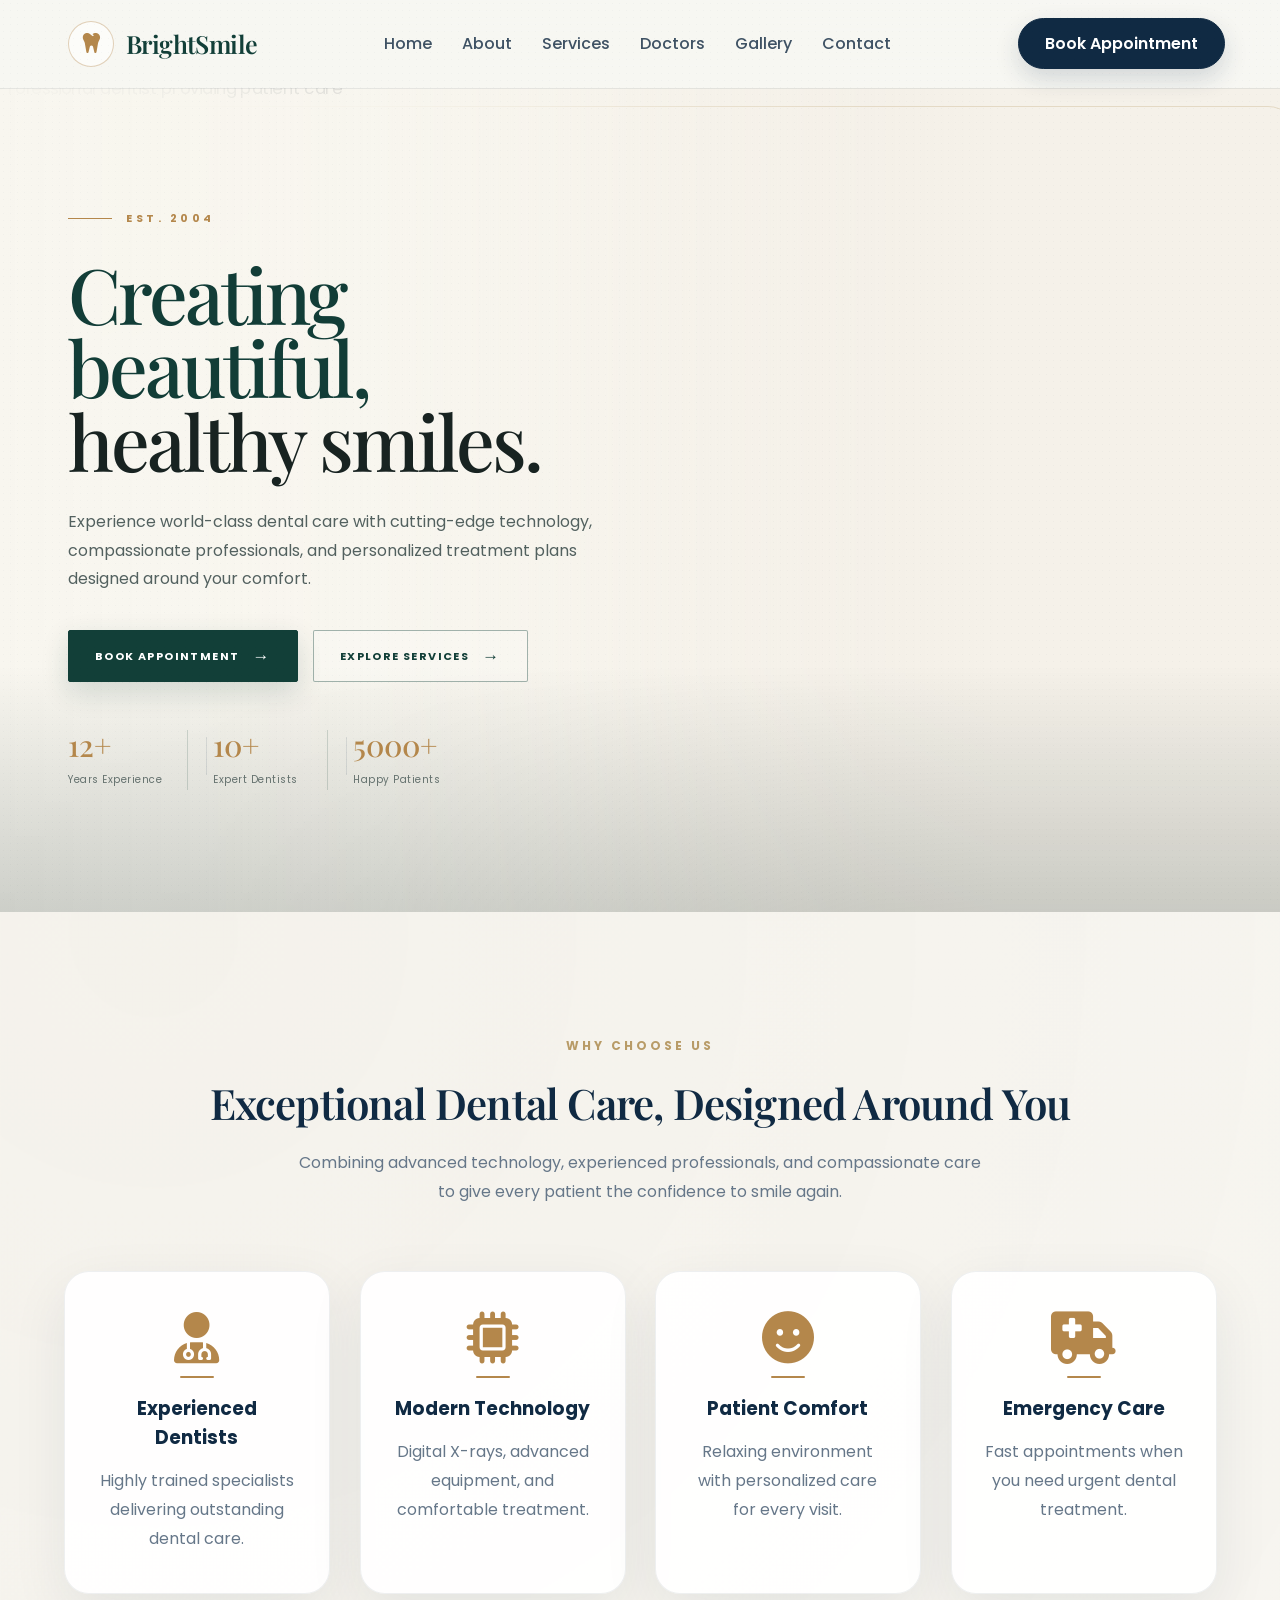
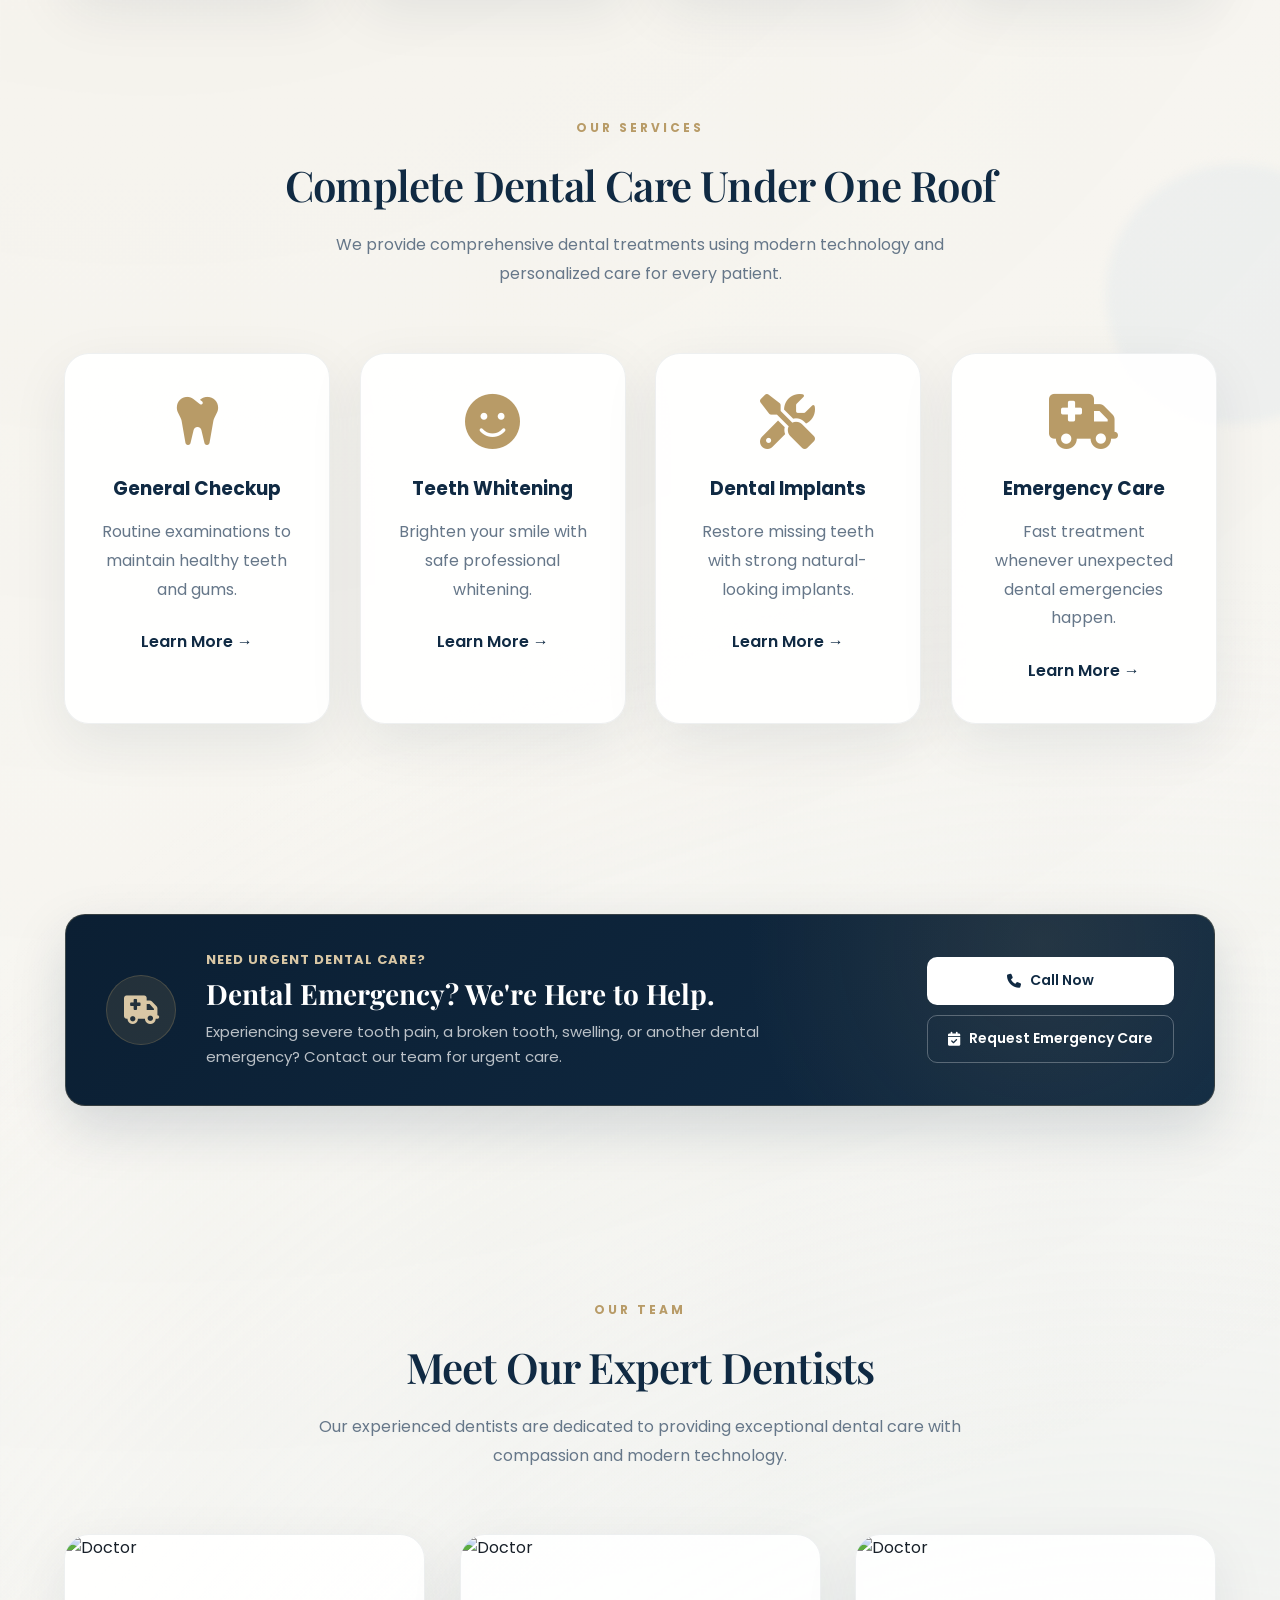
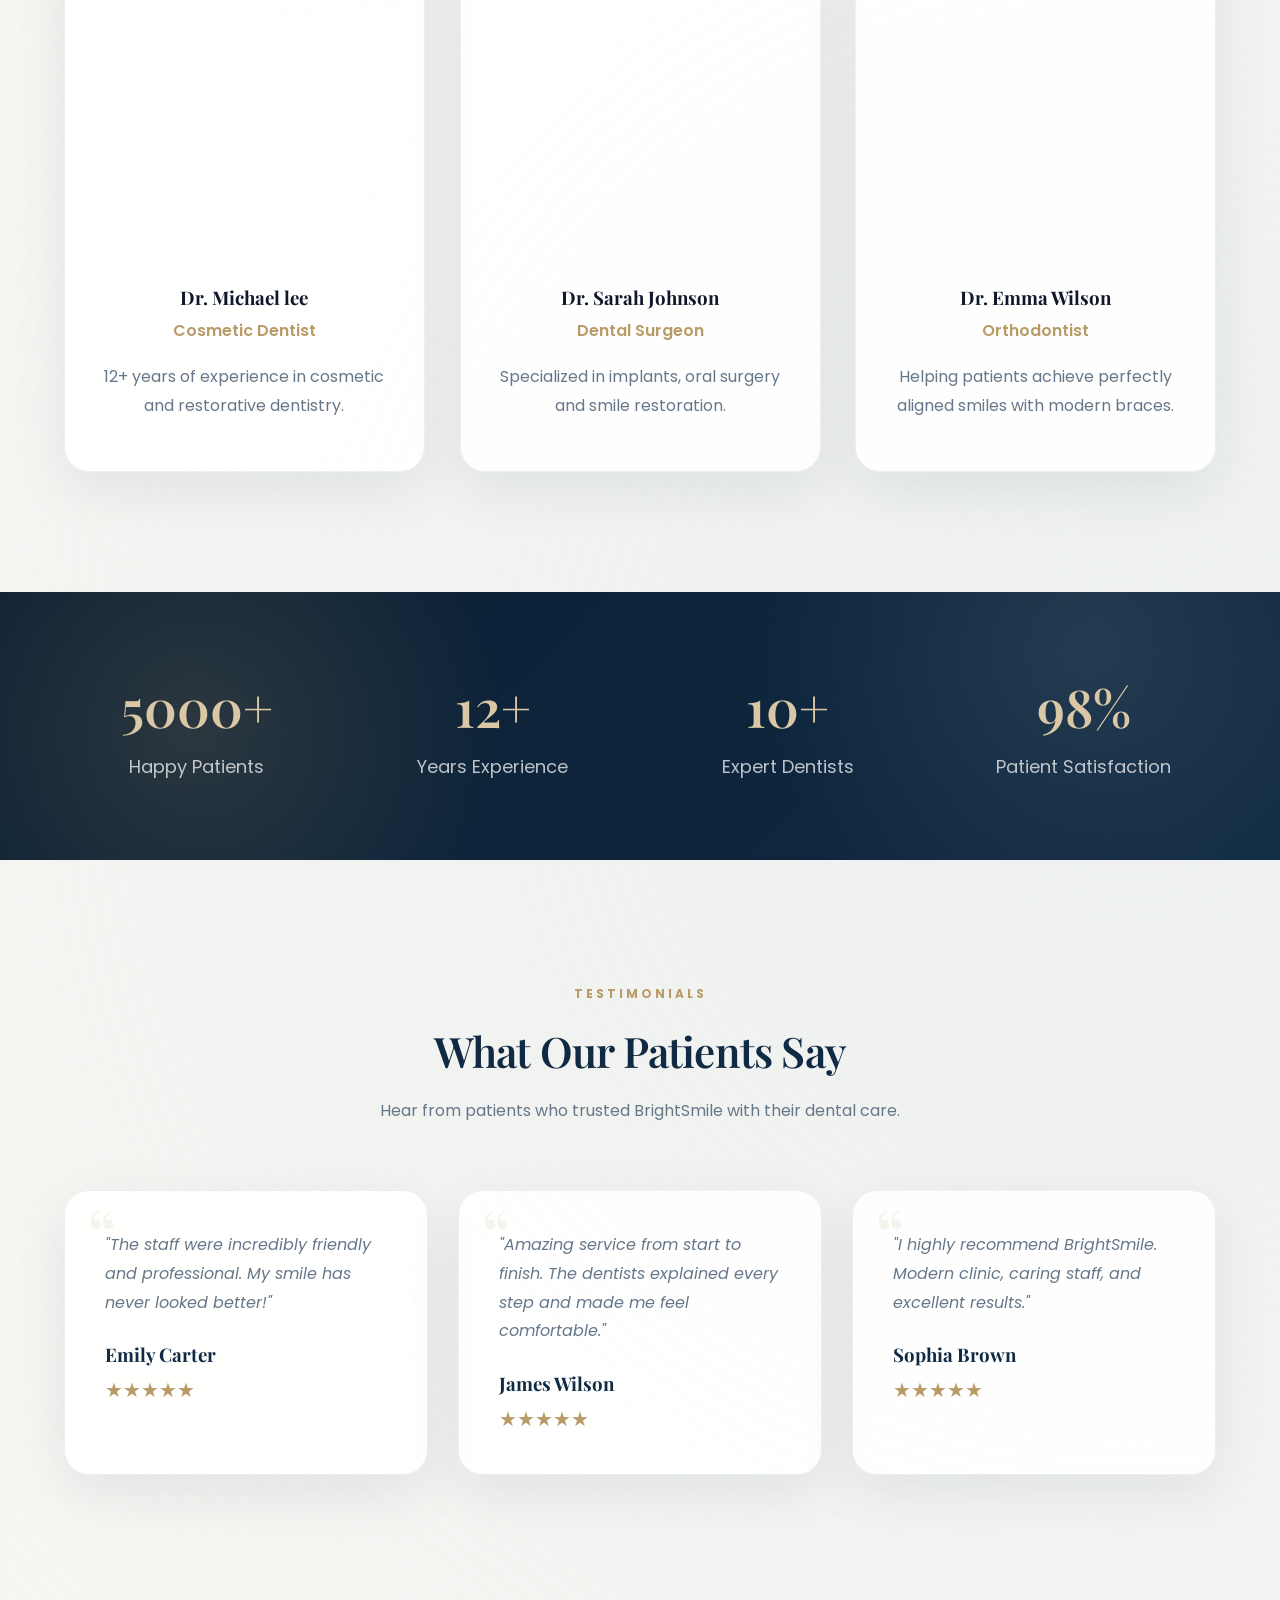
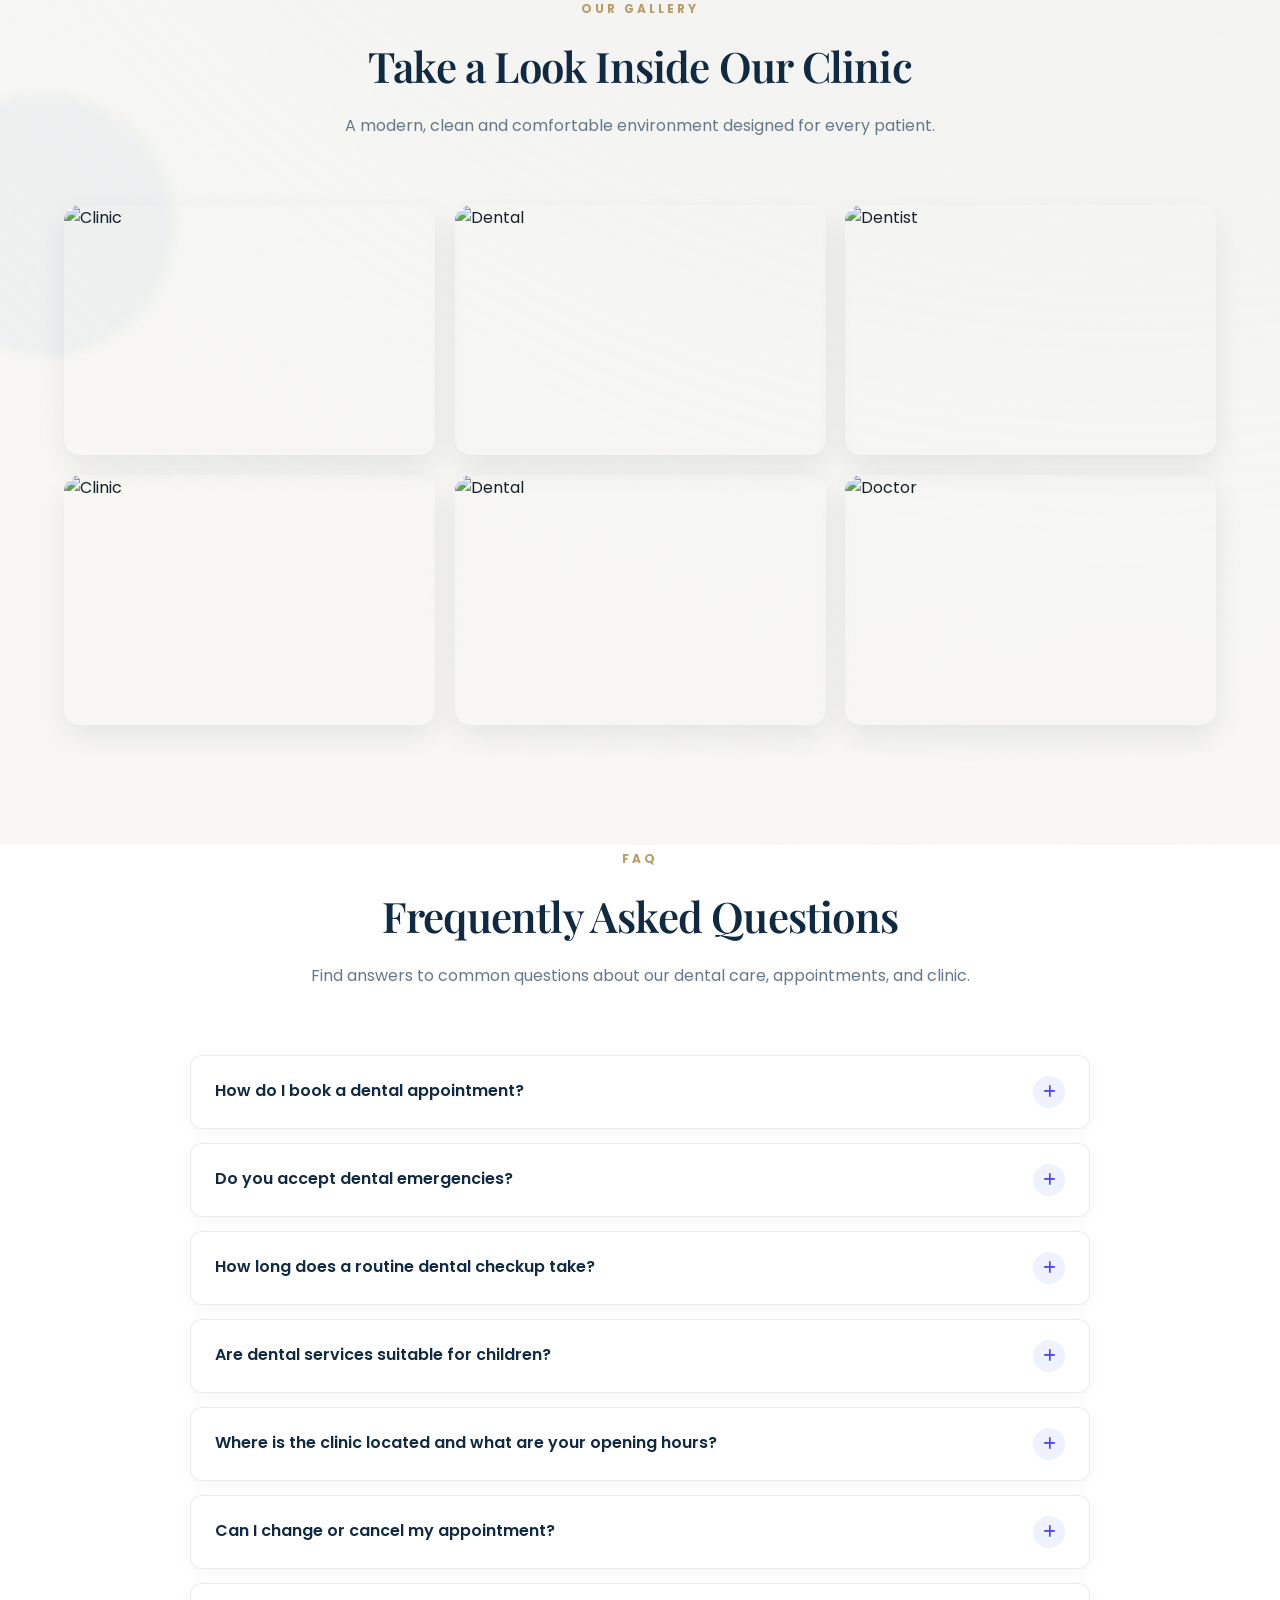
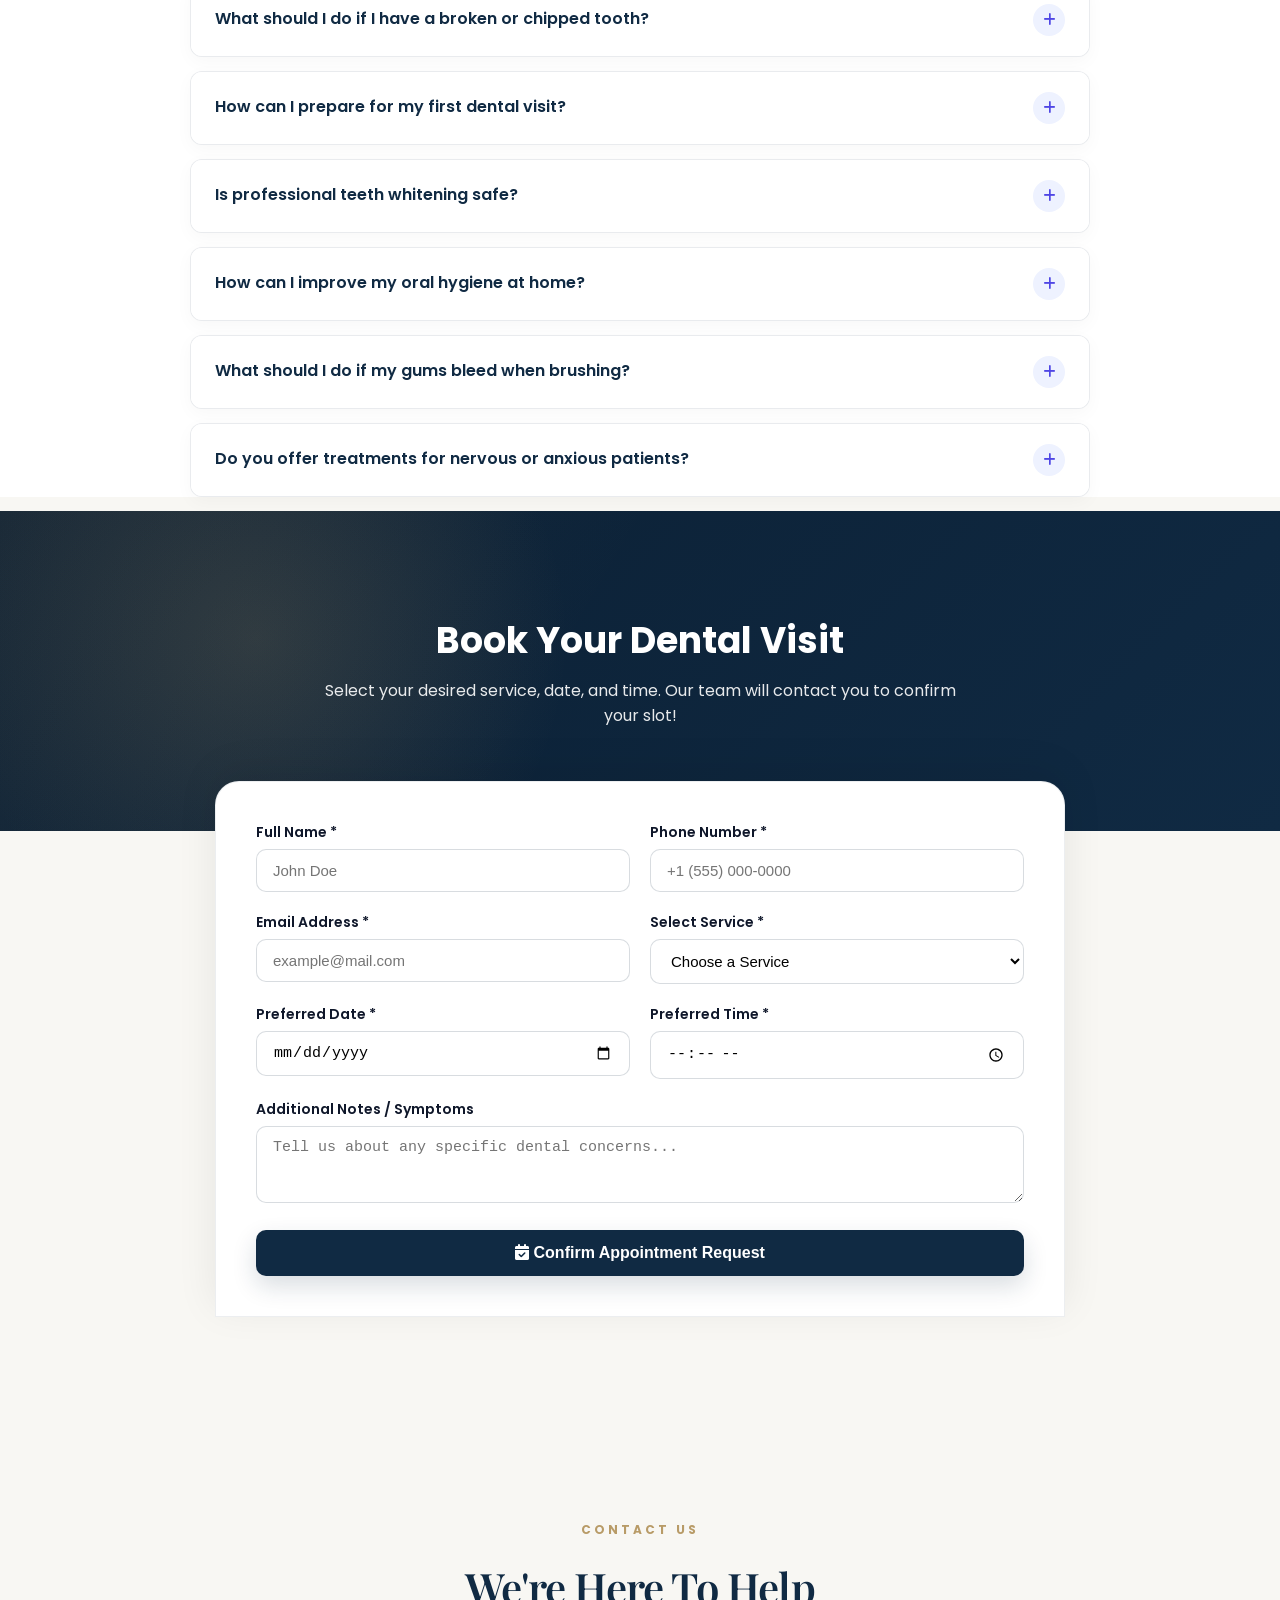
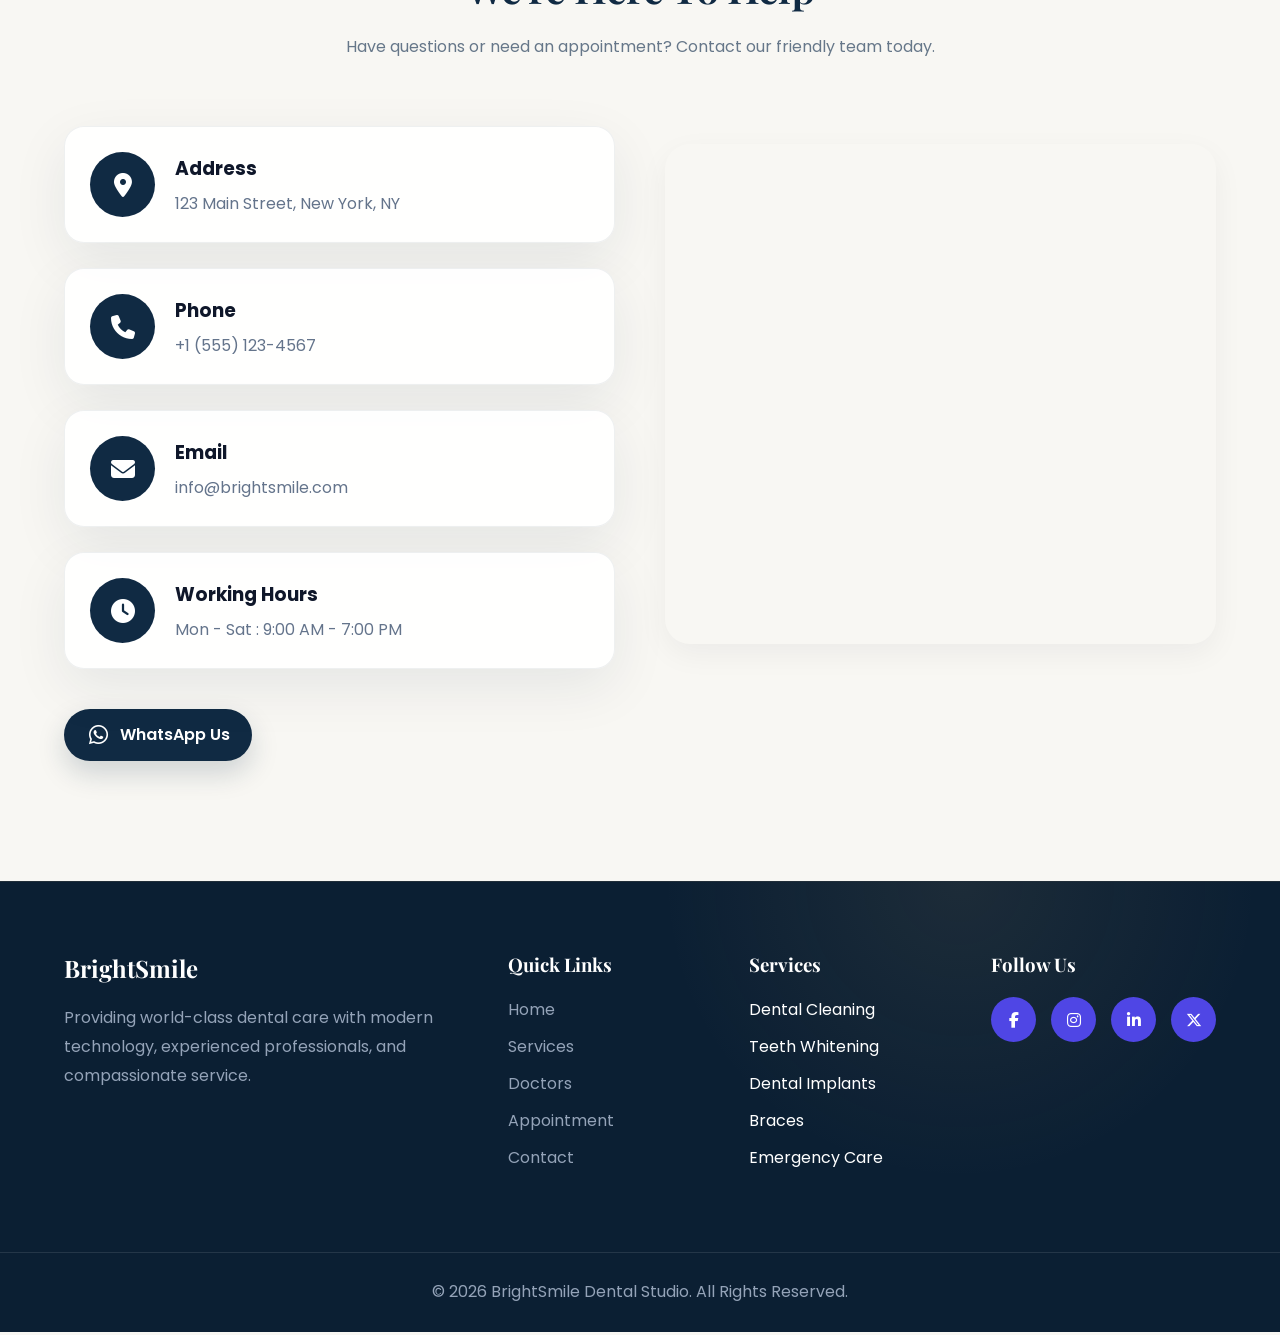
==== commit 51591125: "Final BrightSmile design updates" ====
--- a/index.html
+++ b/index.html
@@ -17,7 +17,7 @@
 <link rel="preconnect" href="https://fonts.gstatic.com" crossorigin>
 
 <link
-    href="https://fonts.googleapis.com/css2?family=Poppins:wght@300;400;500;600;700;800&display=swap"
+    href="https://fonts.googleapis.com/css2?family=Playfair+Display:wght@500;600;700&family=Poppins:wght@300;400;500;600;700;800&display=swap"
     rel="stylesheet">
 
 <link
@@ -36,9 +36,17 @@
 
 <nav class="navbar">
 
-    <div class="logo">
-        🦷 BrightSmile
-    </div>
+    <a href="index.html" class="brand-logo" aria-label="BrightSmile - Home">
+
+        <span class="brand-symbol">
+            <i class="fa-solid fa-tooth"></i>
+        </span>
+
+        <span class="brand-name">BrightSmile</span>
+
+    </a>
+
+</div>
 
 
     <div class="menu-toggle" id="menu-toggle">
@@ -84,54 +92,53 @@
 
 
 <!-- ==========================
-     HERO
+     PREMIUM HERO
 =========================== -->
 
-<section id="home" class="hero">
-
+<section id="home" class="hero premium-hero">
+
+    <!-- LEFT CONTENT -->
     <div class="hero-content">
 
-        <span class="hero-tag">
-            ⭐ Trusted by 5,000+ Happy Patients
-        </span>
-
+        <div class="hero-eyebrow">
+            <span></span>
+            EST. 2004
+        </div>
 
         <h1>
-            Creating Beautiful,
-            Healthy Smiles
-            For Every Generation.
+            Creating beautiful,
+            <span>healthy smiles.</span>
         </h1>
-
 
         <p>
             Experience world-class dental care with cutting-edge technology,
             compassionate professionals, and personalized treatment plans
-            designed for your comfort.
+            designed around your comfort.
         </p>
-
 
         <div class="hero-buttons">
 
             <a href="#appointment" class="primary-btn">
                 Book Appointment
+                <span>→</span>
             </a>
 
             <a href="#services" class="secondary-btn">
                 Explore Services
+                <span>→</span>
             </a>
 
         </div>
 
-
         <div class="hero-info">
 
             <div>
-                <h3>20+</h3>
+                <h3>12+</h3>
                 <span>Years Experience</span>
             </div>
 
             <div>
-                <h3>15</h3>
+                <h3>10+</h3>
                 <span>Expert Dentists</span>
             </div>
 
@@ -145,13 +152,20 @@
     </div>
 
 
+    <!-- RIGHT IMAGE -->
     <div class="hero-image">
 
         <img
-            src="https://images.unsplash.com/photo-1629909613654-28e377c37b09?w=800"
-            alt="Dentist">
-
-    </div>
+            src="https://images.unsplash.com/photo-1629909613654-28e377c37b09?w=1400"
+            alt="Professional dentist providing patient care"
+        >
+
+        <div class="hero-image-overlay"></div>
+
+        
+
+
+   
 
 </section>
 
@@ -429,7 +443,7 @@
 
             <div class="doctor-info">
 
-                <h3>Dr. Sarah Johnson</h3>
+                <h3>Dr. Michael lee</h3>
 
                 <span>Cosmetic Dentist</span>
 
@@ -452,7 +466,7 @@
 
             <div class="doctor-info">
 
-                <h3>Dr. Michael Lee</h3>
+                <h3>Dr. Sarah Johnson</h3>
 
                 <span>Dental Surgeon</span>
 
@@ -521,7 +535,7 @@
 
             <h2
                 class="counter"
-                data-target="20"
+                data-target="12"
                 data-suffix="+">
             </h2>
 
@@ -536,7 +550,7 @@
 
             <h2
                 class="counter"
-                data-target="15"
+                data-target="10"
                 data-suffix="+">
             </h2>
 
@@ -1147,140 +1161,85 @@
 
 
 <!-- ==========================
-     APPOINTMENT
+     REDESIGNED APPOINTMENT SECTION
 =========================== -->
-
-<section id="appointment" class="appointment section fade-in">
-
-    <div class="section-title">
-
-        <span>
-            BOOK AN APPOINTMENT
-        </span>
-
-        <h2>
-            Schedule Your Visit Today
-        </h2>
-
-        <p>
-            Fill out the form below and our team will contact you
-            to confirm your appointment.
-        </p>
-
-    </div>
-
-
-    <div class="appointment-container">
-
-       <form id="appointmentForm">
-
-            <input
-                type="text"
-                placeholder="Full Name"
-                required>
-
-
-            <input
-                type="tel"
-                placeholder="Phone Number"
-                required>
-
-
-            <input
-                type="email"
-                placeholder="Email Address"
-                required>
-
-
-            <input
-                type="date"
-                required>
-
-
-            <input
-                type="time"
-                required>
-
-
-            <select required>
-
-                <option value="">
-                    Select a Service
-                </option>
-
-                <option>
-                    General Checkup
-                </option>
-
-                <option>
-                    Teeth Cleaning
-                </option>
-
-                <option>
-                    Teeth Whitening
-                </option>
-
-                <option>
-                    Dental Implants
-                </option>
-
-                <option>
-                    Root Canal
-                </option>
-
-                <option>
-                    Emergency Care
-                </option>
-
-            </select>
-
-
-            <textarea
-                placeholder="Additional Message"
-                rows="5">
-            </textarea>
-
-
-            <button type="submit">
-                Book Appointment
-            </button>
-
+<section class="appointment-section-wrapper" id="appointment">
+    
+    <!-- Video Hero Header inside the single page -->
+    <div class="appointment-hero-banner">
+        <video autoplay loop muted playsinline poster="https://images.unsplash.com/photo-1629909613654-28e377c37b09?w=1200">
+            <source src="https://assets.mixkit.co/videos/preview/mixkit-dentist-examining-a-patients-teeth-41512-large.mp4" type="video/mp4">
+        </video>
+        <div class="appointment-hero-overlay">
+            <h2>Book Your Dental Visit</h2>
+            <p>Select your desired service, date, and time. Our team will contact you to confirm your slot!</p>
+        </div>
+    </div>
+
+    <!-- Redesigned Appointment Card & Form -->
+    <div class="appointment-container fade-in">
+        <form id="appointmentForm">
+            <div class="form-grid">
+                <div class="form-group">
+                    <label>Full Name *</label>
+                    <input type="text" placeholder="John Doe" required>
+                </div>
+
+                <div class="form-group">
+                    <label>Phone Number *</label>
+                    <input type="tel" placeholder="+1 (555) 000-0000" required>
+                </div>
+
+                <div class="form-group">
+                    <label>Email Address *</label>
+                    <input type="email" placeholder="example@mail.com" required>
+                </div>
+
+                <div class="form-group">
+                    <label>Select Service *</label>
+                    <select required>
+                        <option value="">Choose a Service</option>
+                        <option>General Checkup</option>
+                        <option>Teeth Cleaning</option>
+                        <option>Teeth Whitening</option>
+                        <option>Dental Implants</option>
+                        <option>Root Canal Treatment</option>
+                        <option>Emergency Care</option>
+                    </select>
+                </div>
+
+                <div class="form-group">
+                    <label>Preferred Date *</label>
+                    <input type="date" required>
+                </div>
+
+                <div class="form-group">
+                    <label>Preferred Time *</label>
+                    <input type="time" required>
+                </div>
+
+                <div class="form-group full-width">
+                    <label>Additional Notes / Symptoms</label>
+                    <textarea placeholder="Tell us about any specific dental concerns..." rows="3"></textarea>
+                </div>
+
+                <div class="form-group full-width">
+                    <button type="submit" class="submit-appointment-btn">
+                        <i class="fa-solid fa-calendar-check"></i> Confirm Appointment Request
+                    </button>
+                </div>
+            </div>
         </form>
 
-
-        <div
-            id="successMessage"
-            class="success-message">
-
+        <div id="successMessage" class="success-message">
             <div>
-
-                <strong>
-                    ✅ Appointment Request Received!
-                </strong>
-
-                <p>
-                    Thank you! Our team will contact you shortly
-                    to confirm your appointment.
-                </p>
-
-            </div>
-
-
-            <button
-                type="button"
-                id="closeSuccess">
-
-                ✕
-
-            </button>
-
-        </div>
-
-    </div>
-
+                <strong>✅ Appointment Request Received!</strong>
+                <p>Thank you! Our clinic team will contact you shortly to confirm your booking.</p>
+            </div>
+            <button type="button" id="closeSuccess">✕</button>
+        </div>
+    </div>
 </section>
-
-
 
 <!-- ==========================
      CONTACT
@@ -1439,7 +1398,7 @@
         <div class="footer-about">
 
             <h2>
-                🦷 BrightSmile
+                BrightSmile
             </h2>
 
             <p>
--- a/css/style.css
+++ b/css/style.css
@@ -15,12 +15,12 @@
 
 body {
     font-family: 'Poppins', sans-serif;
-    background: #f8fbff;
-    color: #222;
+    background: #f8fafc;
+    color: #1e293b;
 }
 
 a {
-    transition: 0.3s ease;
+    transition: all 0.3s cubic-bezier(0.4, 0, 0.2, 1);
 }
 
 
@@ -31,7 +31,7 @@
 .navbar {
     width: 100%;
     background: #ffffff;
-    box-shadow: 0 4px 20px rgba(0, 0, 0, 0.08);
+    box-shadow: 0 4px 20px rgba(15, 23, 42, 0.06);
 
     position: sticky;
     top: 0;
@@ -48,7 +48,7 @@
 .logo {
     font-size: 28px;
     font-weight: 700;
-    color: #0d6efd;
+    color: #4f46e5;
     white-space: nowrap;
 }
 
@@ -63,18 +63,18 @@
 
 .nav-links a {
     text-decoration: none;
-    color: #333;
+    color: #334155;
     font-weight: 500;
 }
 
 .nav-links a:hover {
-    color: #0d6efd;
+    color: #4f46e5;
 }
 
 .book-btn {
     text-decoration: none;
 
-    background: #0d6efd;
+    background: #4f46e5;
     color: white;
 
     padding: 12px 26px;
@@ -84,11 +84,13 @@
     font-weight: 600;
 
     white-space: nowrap;
+    box-shadow: 0 4px 14px rgba(79, 70, 229, 0.25);
 }
 
 .book-btn:hover {
-    background: #084fc7;
+    background: #4338ca;
     transform: translateY(-2px);
+    box-shadow: 0 6px 20px rgba(79, 70, 229, 0.35);
 }
 
 .menu-toggle {
@@ -100,7 +102,7 @@
     font-size: 30px;
     cursor: pointer;
 
-    color: #0d6efd;
+    color: #4f46e5;
 
     padding: 5px;
 }
@@ -131,8 +133,8 @@
 .hero-tag {
     display: inline-block;
 
-    background: #e8f1ff;
-    color: #0d6efd;
+    background: #eef2ff;
+    color: #4338ca;
 
     padding: 10px 18px;
 
@@ -148,7 +150,7 @@
 
     line-height: 1.2;
 
-    color: #0b2545;
+    color: #0f172a;
 
     margin-bottom: 25px;
 }
@@ -156,7 +158,7 @@
 .hero-content p {
     font-size: 18px;
 
-    color: #666;
+    color: #475569;
 
     line-height: 1.8;
 
@@ -169,7 +171,7 @@
 }
 
 .primary-btn {
-    background: #0d6efd;
+    background: #4f46e5;
     color: white;
 
     text-decoration: none;
@@ -179,19 +181,22 @@
     border-radius: 50px;
 
     font-weight: 600;
+
+    box-shadow: 0 4px 14px rgba(79, 70, 229, 0.25);
 }
 
 .primary-btn:hover {
-    background: #084fc7;
+    background: #4338ca;
     transform: translateY(-2px);
+    box-shadow: 0 6px 20px rgba(79, 70, 229, 0.35);
 }
 
 .secondary-btn {
     text-decoration: none;
 
-    color: #0d6efd;
-
-    border: 2px solid #0d6efd;
+    color: #4f46e5;
+
+    border: 2px solid #4f46e5;
 
     padding: 15px 35px;
 
@@ -201,7 +206,7 @@
 }
 
 .secondary-btn:hover {
-    background: #0d6efd;
+    background: #4f46e5;
     color: white;
 }
 
@@ -214,13 +219,13 @@
 }
 
 .hero-info h3 {
-    color: #0d6efd;
+    color: #4f46e5;
 
     font-size: 34px;
 }
 
 .hero-info span {
-    color: #666;
+    color: #64748b;
 
     font-size: 15px;
 }
@@ -237,7 +242,7 @@
 
     border-radius: 30px;
 
-    box-shadow: 0 25px 50px rgba(0, 0, 0, 0.15);
+    box-shadow: 0 25px 50px rgba(15, 23, 42, 0.12);
 }
 
 
@@ -266,7 +271,7 @@
 }
 
 .section-title span {
-    color: #0d6efd;
+    color: #059669;
 
     font-weight: 700;
 
@@ -276,13 +281,13 @@
 .section-title h2 {
     font-size: 42px;
 
-    color: #0b2545;
+    color: #0f172a;
 
     margin: 18px 0;
 }
 
 .section-title p {
-    color: #666;
+    color: #64748b;
 
     max-width: 700px;
 
@@ -313,15 +318,15 @@
 
     text-align: center;
 
-    box-shadow: 0 10px 30px rgba(0, 0, 0, 0.08);
-
-    transition: 0.35s;
+    box-shadow: 0 10px 30px rgba(15, 23, 42, 0.05);
+
+    transition: all 0.35s cubic-bezier(0.4, 0, 0.2, 1);
 }
 
 .why-card:hover {
-    transform: translateY(-10px);
-
-    box-shadow: 0 20px 40px rgba(0, 0, 0, 0.12);
+    transform: translateY(-8px);
+
+    box-shadow: 0 20px 40px rgba(15, 23, 42, 0.1);
 }
 
 .icon {
@@ -333,11 +338,11 @@
 .why-card h3 {
     margin-bottom: 15px;
 
-    color: #0b2545;
+    color: #0f172a;
 }
 
 .why-card p {
-    color: #666;
+    color: #64748b;
 
     line-height: 1.8;
 }
@@ -364,21 +369,21 @@
 
     text-align: center;
 
-    box-shadow: 0 10px 30px rgba(0, 0, 0, 0.08);
-
-    transition: 0.35s;
+    box-shadow: 0 10px 30px rgba(15, 23, 42, 0.05);
+
+    transition: all 0.35s cubic-bezier(0.4, 0, 0.2, 1);
 }
 
 .service-card:hover {
-    transform: translateY(-10px);
-
-    box-shadow: 0 20px 45px rgba(13, 110, 253, 0.15);
+    transform: translateY(-8px);
+
+    box-shadow: 0 20px 45px rgba(79, 70, 229, 0.12);
 }
 
 .service-card i {
     font-size: 55px;
 
-    color: #0d6efd;
+    color: #4f46e5;
 
     margin-bottom: 25px;
 }
@@ -386,11 +391,11 @@
 .service-card h3 {
     margin-bottom: 15px;
 
-    color: #0b2545;
+    color: #0f172a;
 }
 
 .service-card p {
-    color: #666;
+    color: #64748b;
 
     line-height: 1.8;
 
@@ -400,7 +405,7 @@
 .service-card a {
     text-decoration: none;
 
-    color: #0d6efd;
+    color: #4f46e5;
 
     font-weight: 600;
 }
@@ -425,13 +430,14 @@
 
     overflow: hidden;
 
-    box-shadow: 0 10px 30px rgba(0, 0, 0, 0.08);
-
-    transition: 0.35s;
+    box-shadow: 0 10px 30px rgba(15, 23, 42, 0.05);
+
+    transition: all 0.35s cubic-bezier(0.4, 0, 0.2, 1);
 }
 
 .doctor-card:hover {
-    transform: translateY(-10px);
+    transform: translateY(-8px);
+    box-shadow: 0 20px 40px rgba(15, 23, 42, 0.1);
 }
 
 .doctor-card img {
@@ -449,13 +455,13 @@
 }
 
 .doctor-info h3 {
-    color: #0b2545;
+    color: #0f172a;
 
     margin-bottom: 8px;
 }
 
 .doctor-info span {
-    color: #0d6efd;
+    color: #4f46e5;
 
     font-weight: 600;
 }
@@ -463,7 +469,7 @@
 .doctor-info p {
     margin: 20px 0;
 
-    color: #666;
+    color: #64748b;
 
     line-height: 1.8;
 }
@@ -482,20 +488,20 @@
 
     border-radius: 50%;
 
-    background: #eef5ff;
+    background: #eef2ff;
 
     display: flex;
 
     align-items: center;
     justify-content: center;
 
-    color: #0d6efd;
+    color: #4f46e5;
 
     text-decoration: none;
 }
 
 .doctor-social a:hover {
-    background: #0d6efd;
+    background: #4f46e5;
 
     color: white;
 }
@@ -508,7 +514,7 @@
 .stats {
     width: 100%;
 
-    background: #0d6efd;
+    background: linear-gradient(135deg, #4f46e5 0%, #059669 100%);
 
     margin: 120px 0;
 
@@ -545,6 +551,7 @@
 
 .stat-box p {
     font-size: 18px;
+    color: #ecfdf5;
 }
 
 
@@ -567,17 +574,18 @@
 
     border-radius: 25px;
 
-    box-shadow: 0 10px 30px rgba(0, 0, 0, 0.08);
-
-    transition: 0.35s;
+    box-shadow: 0 10px 30px rgba(15, 23, 42, 0.05);
+
+    transition: all 0.35s cubic-bezier(0.4, 0, 0.2, 1);
 }
 
 .testimonial-card:hover {
-    transform: translateY(-10px);
+    transform: translateY(-8px);
+    box-shadow: 0 20px 40px rgba(15, 23, 42, 0.1);
 }
 
 .testimonial-card p {
-    color: #666;
+    color: #64748b;
 
     line-height: 1.8;
 
@@ -587,13 +595,13 @@
 }
 
 .testimonial-card h3 {
-    color: #0b2545;
+    color: #0f172a;
 
     margin-bottom: 8px;
 }
 
 .testimonial-card span {
-    color: #f7b500;
+    color: #f59e0b;
 
     font-size: 20px;
 }
@@ -622,13 +630,13 @@
 
     cursor: pointer;
 
-    transition: 0.4s ease;
+    transition: all 0.4s cubic-bezier(0.4, 0, 0.2, 1);
 }
 
 .gallery-grid img:hover {
-    transform: scale(1.05);
-
-    box-shadow: 0 15px 30px rgba(0, 0, 0, 0.25);
+    transform: scale(1.03);
+
+    box-shadow: 0 15px 30px rgba(15, 23, 42, 0.18);
 }
 
 
@@ -651,7 +659,8 @@
 
     box-sizing: border-box;
 
-    background: rgba(0, 0, 0, 0.88);
+    background: rgba(15, 23, 42, 0.92);
+    backdrop-filter: blur(8px);
 
     align-items: center;
     justify-content: center;
@@ -713,7 +722,7 @@
 
     will-change: transform, opacity;
 
-    transform: scale(0.85);
+    transform: scale(0.92);
     opacity: 0;
 
     transition:
@@ -732,11 +741,11 @@
 =========================== */
 
 .lightbox img.slide-next {
-    animation: gallerySlideNext 0.35s ease;
+    animation: gallerySlideNext 0.35s cubic-bezier(0.4, 0, 0.2, 1);
 }
 
 .lightbox img.slide-prev {
-    animation: gallerySlidePrev 0.35s ease;
+    animation: gallerySlidePrev 0.35s cubic-bezier(0.4, 0, 0.2, 1);
 }
 
 
@@ -744,7 +753,7 @@
 
     0% {
         opacity: 0;
-        transform: translateX(60px) scale(0.96);
+        transform: translateX(40px) scale(0.96);
     }
 
     100% {
@@ -759,7 +768,7 @@
 
     0% {
         opacity: 0;
-        transform: translateX(-60px) scale(0.96);
+        transform: translateX(-40px) scale(0.96);
     }
 
     100% {
@@ -793,7 +802,7 @@
 
     background: rgba(255, 255, 255, 0.95);
 
-    color: #0d6efd;
+    color: #4f46e5;
 
     font-size: 20px;
 
@@ -813,7 +822,7 @@
 
 
 .lightbox-arrow:hover {
-    background: #0d6efd;
+    background: #4f46e5;
 
     color: #ffffff;
 
@@ -857,7 +866,7 @@
 
     background: rgba(255, 255, 255, 0.95);
 
-    color: #222;
+    color: #1e293b;
 
     font-size: 34px;
     line-height: 1;
@@ -964,7 +973,7 @@
 
     border-radius: 25px;
 
-    box-shadow: 0 10px 30px rgba(0, 0, 0, 0.08);
+    box-shadow: 0 10px 30px rgba(15, 23, 42, 0.05);
 }
 
 .appointment form {
@@ -980,7 +989,7 @@
 
     padding: 16px;
 
-    border: 1px solid #ddd;
+    border: 1px solid #cbd5e1;
 
     border-radius: 12px;
 
@@ -994,11 +1003,12 @@
 .appointment textarea:focus {
     outline: none;
 
-    border-color: #0d6efd;
+    border-color: #4f46e5;
+    box-shadow: 0 0 0 3px rgba(79, 70, 229, 0.15);
 }
 
 .appointment button {
-    background: #0d6efd;
+    background: #4f46e5;
 
     color: white;
 
@@ -1013,10 +1023,13 @@
     font-weight: 600;
 
     cursor: pointer;
+    box-shadow: 0 4px 14px rgba(79, 70, 229, 0.25);
+    transition: all 0.3s ease;
 }
 
 .appointment button:hover {
-    background: #084fc7;
+    background: #4338ca;
+    transform: translateY(-2px);
 }
 
 
@@ -1037,13 +1050,13 @@
 
     padding: 20px 22px;
 
-    background: #e8f7ee;
-
-    color: #176b3a;
+    background: #f0fdf4;
+
+    color: #15803d;
 
     border-radius: 12px;
 
-    border: 1px solid #b9e5c9;
+    border: 1px solid #bbf7d0;
 } 
 .success-message.show {
     display: flex;
@@ -1068,7 +1081,7 @@
 
     background: transparent;
 
-    color: #176b3a;
+    color: #15803d;
 
     font-size: 22px;
 
@@ -1111,7 +1124,7 @@
 
     border-radius: 20px;
 
-    box-shadow: 0 10px 30px rgba(0, 0, 0, 0.08);
+    box-shadow: 0 10px 30px rgba(15, 23, 42, 0.05);
 }
 
 .contact-card i {
@@ -1121,7 +1134,7 @@
 
     flex-shrink: 0;
 
-    background: #0d6efd;
+    background: #4f46e5;
 
     color: white;
 
@@ -1139,11 +1152,11 @@
 .contact-card h3 {
     margin-bottom: 8px;
 
-    color: #0b2545;
+    color: #0f172a;
 }
 
 .contact-card p {
-    color: #666;
+    color: #64748b;
 }
 
 .map iframe {
@@ -1155,7 +1168,7 @@
 
     border-radius: 25px;
 
-    box-shadow: 0 10px 30px rgba(0, 0, 0, 0.08);
+    box-shadow: 0 10px 30px rgba(15, 23, 42, 0.05);
 }
 
 
@@ -1178,7 +1191,7 @@
 
     border-radius: 50%;
 
-    background: #0d6efd;
+    background: #4f46e5;
 
     color: white;
 
@@ -1192,9 +1205,10 @@
 
     justify-content: center;
 
-    box-shadow: 0 10px 25px rgba(0, 0, 0, 0.25);
+    box-shadow: 0 10px 25px rgba(79, 70, 229, 0.3);
 
     z-index: 2000;
+    transition: all 0.3s ease;
 }
 #backToTop.show {
     display: flex;
@@ -1203,7 +1217,7 @@
 #backToTop:hover {
     transform: translateY(-5px);
 
-    background: #084fc7;
+    background: #4338ca;
 }
 
 
@@ -1224,7 +1238,7 @@
     margin: 40px auto 0 !important;
     padding: 0 22px !important;
 
-    background: #25D366 !important;
+    background: #10b981 !important;
     color: #ffffff !important;
 
     border-radius: 50px !important;
@@ -1236,7 +1250,7 @@
 
     box-sizing: border-box !important;
 
-    box-shadow: 0 8px 20px rgba(0, 0, 0, 0.15);
+    box-shadow: 0 8px 20px rgba(16, 185, 129, 0.25);
 
     transition: transform 0.3s ease, box-shadow 0.3s ease;
 }
@@ -1265,7 +1279,7 @@
 
 .whatsapp-button:hover {
     transform: translateY(-3px);
-    box-shadow: 0 12px 25px rgba(0, 0, 0, 0.18);
+    box-shadow: 0 12px 25px rgba(16, 185, 129, 0.35);
 }
 
 /* Mobile */
@@ -1291,7 +1305,7 @@
 =========================== */
 
 footer {
-    background: #0b2545;
+    background: #0f172a;
 
     color: white;
 
@@ -1320,7 +1334,7 @@
 }
 
 footer p {
-    color: #d8d8d8;
+    color: #94a3b8;
 
     line-height: 1.8;
 }
@@ -1334,7 +1348,7 @@
 }
 
 footer ul li a {
-    color: #d8d8d8;
+    color: #94a3b8;
 
     text-decoration: none;
 }
@@ -1356,7 +1370,7 @@
 
     border-radius: 50%;
 
-    background: #0d6efd;
+    background: #4f46e5;
 
     display: flex;
 
@@ -1367,6 +1381,7 @@
     color: white;
 
     text-decoration: none;
+    transition: all 0.3s ease;
 }
 
 .social-icons a:hover {
@@ -1374,17 +1389,17 @@
 
     background: white;
 
-    color: #0d6efd;
+    color: #4f46e5;
 }
 
 .footer-bottom {
     text-align: center;
 
-    border-top: 1px solid rgba(255, 255, 255, 0.15);
+    border-top: 1px solid rgba(255, 255, 255, 0.1);
 
     padding: 25px;
 
-    color: #d8d8d8;
+    color: #94a3b8;
 }
 
 
@@ -1402,8 +1417,8 @@
 .contact-card,
 .appointment-container {
     opacity: 0;
-    transform: translateY(30px);
-    transition: opacity 1s ease, transform 1s ease;
+    transform: translateY(24px);
+    transition: opacity 0.8s cubic-bezier(0.16, 1, 0.3, 1), transform 0.8s cubic-bezier(0.16, 1, 0.3, 1);
 }
 
 .section-title.visible,
@@ -1521,7 +1536,7 @@
 
         padding: 10px 0 20px;
 
-        box-shadow: 0 12px 25px rgba(0, 0, 0, 0.12);
+        box-shadow: 0 12px 25px rgba(15, 23, 42, 0.1);
     }
 
     .nav-links.active {
@@ -1543,7 +1558,7 @@
     }
 
     .nav-links a:hover {
-        background: #f0f6ff;
+        background: #eef2ff;
     }
 
     .hero-content h1 {
@@ -1636,10 +1651,11 @@
         height: 52px;
     }
 } 
-/* WhatsApp floating button */
+
 .whatsapp-button {
     display: flex;
 }
+
 /* ===========================
    EMERGENCY CTA
 =========================== */
@@ -1660,8 +1676,8 @@
 
     padding: 35px 40px;
 
-    background: #fff5f5;
-    border: 1px solid #ffd6d6;
+    background: #fef2f2;
+    border: 1px solid #fecaca;
     border-radius: 20px;
 
     box-sizing: border-box;
@@ -1677,8 +1693,8 @@
     align-items: center;
     justify-content: center;
 
-    background: #ffe1e1;
-    color: #dc3545;
+    background: #fee2e2;
+    color: #ef4444;
 
     border-radius: 50%;
 
@@ -1694,7 +1710,7 @@
 
     margin-bottom: 6px;
 
-    color: #dc3545;
+    color: #ef4444;
 
     font-size: 13px;
     font-weight: 700;
@@ -1705,7 +1721,7 @@
 .emergency-text h2 {
     margin: 0 0 8px;
 
-    color: #222;
+    color: #0f172a;
 
     font-size: 28px;
     font-weight: 700;
@@ -1718,7 +1734,7 @@
 
     max-width: 650px;
 
-    color: #666;
+    color: #64748b;
 
     font-size: 15px;
     line-height: 1.7;
@@ -1754,34 +1770,32 @@
 
     box-sizing: border-box;
 
-    transition:
-        transform 0.25s ease,
-        box-shadow 0.25s ease,
-        background 0.25s ease;
+    transition: all 0.25s ease;
 }
 
 .emergency-call-btn {
-    background: #dc3545;
+    background: #ef4444;
     color: #ffffff;
+    box-shadow: 0 4px 14px rgba(239, 68, 68, 0.25);
 }
 
 .emergency-call-btn:hover {
-    background: #c82333;
+    background: #dc2626;
 
     transform: translateY(-2px);
 
-    box-shadow: 0 8px 18px rgba(220, 53, 69, 0.25);
+    box-shadow: 0 8px 18px rgba(239, 68, 68, 0.35);
 }
 
 .emergency-book-btn {
     background: #ffffff;
-    color: #dc3545;
-
-    border: 1px solid #dc3545;
+    color: #ef4444;
+
+    border: 1px solid #ef4444;
 }
 
 .emergency-book-btn:hover {
-    background: #dc3545;
+    background: #ef4444;
     color: #ffffff;
 
     transform: translateY(-2px);
@@ -1863,6 +1877,7 @@
         font-size: 13px;
     }
 }
+
 /* ===========================
    DOCTOR IMAGE FIX
 =========================== */
@@ -1877,7 +1892,6 @@
     object-position: center center;
 }
 
-/* Michael Lee's photo */
 .doctor-card:nth-child(2) img {
     object-position: center 20%;
 }
@@ -1896,7 +1910,7 @@
 
     margin: 0 auto 25px;
 
-    color: #0879ff;
+    color: #4f46e5;
 
     font-size: 52px;
 }
@@ -1904,6 +1918,7 @@
 .why-card .icon i {
     font-size: 52px;
 }
+
 /* ===========================
    FAQ SECTION
 =========================== */
@@ -1919,21 +1934,18 @@
     margin: 0 auto;
 }
 
-
-/* FAQ ITEM */
-
 .faq-item {
     margin-bottom: 14px;
 
     background: #ffffff;
 
-    border: 1px solid #e8eef5;
+    border: 1px solid #e2e8f0;
 
     border-radius: 12px;
 
     overflow: hidden;
 
-    box-shadow: 0 5px 18px rgba(0, 0, 0, 0.04);
+    box-shadow: 0 5px 18px rgba(15, 23, 42, 0.03);
 
     transition:
         border-color 0.3s ease,
@@ -1941,13 +1953,10 @@
 }
 
 .faq-item.active {
-    border-color: #d5e6ff;
-
-    box-shadow: 0 8px 24px rgba(13, 110, 253, 0.08);
-}
-
-
-/* QUESTION BUTTON */
+    border-color: #c7d2fe;
+
+    box-shadow: 0 8px 24px rgba(79, 70, 229, 0.08);
+}
 
 .faq-question {
     width: 100%;
@@ -1966,7 +1975,7 @@
 
     border: none;
 
-    color: #222222;
+    color: #0f172a;
 
     text-align: left;
 
@@ -1985,17 +1994,14 @@
 }
 
 .faq-question:hover {
-    background: #f8fbff;
+    background: #f8fafc;
 }
 
 .faq-question:focus-visible {
-    outline: 3px solid rgba(13, 110, 253, 0.25);
+    outline: 3px solid rgba(79, 70, 229, 0.25);
 
     outline-offset: -3px;
 }
-
-
-/* PLUS ICON */
 
 .faq-question i {
     flex-shrink: 0;
@@ -2009,9 +2015,9 @@
 
     border-radius: 50%;
 
-    background: #eef6ff;
-
-    color: #0d6efd;
+    background: #eef2ff;
+
+    color: #4f46e5;
 
     font-size: 14px;
 
@@ -2021,19 +2027,13 @@
         color 0.3s ease;
 }
 
-
-/* ACTIVE ICON */
-
 .faq-item.active .faq-question i {
     transform: rotate(45deg);
 
-    background: #0d6efd;
+    background: #4f46e5;
 
     color: #ffffff;
 }
-
-
-/* ANSWER */
 
 .faq-answer {
     display: grid;
@@ -2053,7 +2053,7 @@
 
     padding: 0 24px;
 
-    color: #666666;
+    color: #64748b;
 
     font-size: 14px;
 
@@ -2066,9 +2066,6 @@
         padding 0.35s ease;
 }
 
-
-/* OPEN ANSWER */
-
 .faq-item.active .faq-answer {
     grid-template-rows: 1fr;
 }
@@ -2078,7 +2075,6 @@
 
     opacity: 1;
 }
-
 
 /* ===========================
    FAQ MOBILE
@@ -2124,11 +2120,6 @@
     }
 }
 
-
-/* ===========================
-   SMALL PHONES
-=========================== */
-
 @media (max-width: 480px) {
 
     .faq-question {
@@ -2161,4 +2152,2106 @@
 
         line-height: 1.65;
     }
+}
+
+/* ==========================================
+   REDESIGNED APPOINTMENT SECTION STYLES
+========================================== */
+.appointment-section-wrapper {
+    position: relative;
+    padding: 0 0 80px 0;
+    background: #f8fafc;
+}
+
+.appointment-hero-banner {
+    position: relative;
+    width: 100%;
+    height: 320px;
+    display: flex;
+    align-items: center;
+    justify-content: center;
+    overflow: hidden;
+    background: #0f172a;
+    text-align: center;
+    color: #ffffff;
+}
+
+.appointment-hero-banner video {
+    position: absolute;
+    top: 50%;
+    left: 50%;
+    min-width: 100%;
+    min-height: 100%;
+    width: auto;
+    height: auto;
+    z-index: 1;
+    transform: translate(-50%, -50%);
+    object-fit: cover;
+    opacity: 0.35;
+}
+
+.appointment-hero-overlay {
+    position: relative;
+    z-index: 2;
+    padding: 0 20px;
+    max-width: 700px;
+}
+
+.hero-tag {
+    background: rgba(255, 255, 255, 0.2);
+    backdrop-filter: blur(10px);
+    padding: 6px 16px;
+    border-radius: 20px;
+    font-size: 14px;
+    font-weight: 500;
+    display: inline-block;
+    margin-bottom: 12px;
+}
+
+.appointment-hero-overlay h2 {
+    font-size: 36px;
+    font-weight: 700;
+    margin-bottom: 10px;
+}
+
+.appointment-hero-overlay p {
+    font-size: 16px;
+    opacity: 0.9;
+}
+
+.appointment-container {
+    max-width: 850px;
+    margin: -50px auto 0 auto;
+    position: relative;
+    z-index: 5;
+    background: #ffffff;
+    padding: 40px;
+    border-radius: 20px;
+    box-shadow: 0 15px 35px rgba(15, 23, 42, 0.08);
+}
+
+.form-grid {
+    display: grid;
+    grid-template-columns: repeat(2, 1fr);
+    gap: 20px;
+}
+
+.form-group label {
+    display: block;
+    font-weight: 600;
+    font-size: 14px;
+    margin-bottom: 6px;
+    color: #0f172a;
+}
+
+.form-group input,
+.form-group select,
+.form-group textarea {
+    width: 100%;
+    padding: 12px 16px;
+    border: 1.5px solid #cbd5e1;
+    border-radius: 10px;
+    font-size: 15px;
+    transition: border-color 0.3s ease, box-shadow 0.3s ease;
+    outline: none;
+}
+
+.form-group input:focus,
+.form-group select:focus,
+.form-group textarea:focus {
+    border-color: #4f46e5;
+    box-shadow: 0 0 0 3px rgba(79, 70, 229, 0.15);
+}
+
+.full-width {
+    grid-column: span 2;
+}
+
+.submit-appointment-btn {
+    width: 100%;
+    padding: 14px;
+    background: #4f46e5;
+    color: #ffffff;
+    font-weight: 600;
+    font-size: 16px;
+    border: none;
+    border-radius: 10px;
+    cursor: pointer;
+    box-shadow: 0 4px 14px rgba(79, 70, 229, 0.25);
+    transition: background 0.3s ease, transform 0.2s ease, box-shadow 0.3s ease;
+}
+
+.submit-appointment-btn:hover {
+    background: #4338ca;
+    transform: translateY(-2px);
+    box-shadow: 0 6px 20px rgba(79, 70, 229, 0.35);
+}
+
+@media (max-width: 768px) {
+    .form-grid {
+        grid-template-columns: 1fr;
+    }
+    .full-width {
+        grid-column: span 1;
+    }
+    .appointment-hero-banner {
+        height: 260px;
+    }
+    .appointment-hero-overlay h2 {
+        font-size: 26px;
+    }
+    .appointment-container {
+        margin-top: -30px;
+        padding: 25px;
+        margin-left: 15px;
+        margin-right: 15px;
+    }
+}
+/* =========================================================
+   BRIGHTSMILE PREMIUM VISUAL LAYER
+   Visual-only redesign: color, typography, motion & effects.
+   Existing layout/content/functionality intentionally preserved.
+========================================================= */
+
+:root {
+    --bs-ivory: #f8f7f3;
+    --bs-paper: #ffffff;
+    --bs-navy: #102a43;
+    --bs-navy-deep: #0b1f33;
+    --bs-champagne: #b89b67;
+    --bs-champagne-light: #d9c7a5;
+    --bs-blue-gray: #dce6ea;
+    --bs-text: #17202a;
+    --bs-muted: #667789;
+    --bs-line: rgba(16, 42, 67, 0.10);
+    --bs-shadow: 0 18px 55px rgba(16, 42, 67, 0.08);
+    --bs-shadow-hover: 0 24px 65px rgba(16, 42, 67, 0.13);
+    --bs-ease: cubic-bezier(0.16, 1, 0.3, 1);
+}
+
+html {
+    scroll-behavior: smooth;
+    scroll-padding-top: 90px;
+}
+
+body {
+    background:
+        radial-gradient(circle at 12% 10%, rgba(184, 155, 103, 0.055), transparent 28%),
+        radial-gradient(circle at 88% 42%, rgba(220, 230, 234, 0.38), transparent 32%),
+        var(--bs-ivory);
+    color: var(--bs-text);
+    overflow-x: hidden;
+}
+
+/* Very subtle luxury paper texture */
+body::before {
+    content: "";
+    position: fixed;
+    inset: 0;
+    pointer-events: none;
+    z-index: 9998;
+    opacity: 0.035;
+    background-image:
+        radial-gradient(rgba(16, 42, 67, 0.8) 0.45px, transparent 0.45px);
+    background-size: 7px 7px;
+}
+
+/* -------------------------
+   TYPOGRAPHY
+------------------------- */
+
+.logo,
+.hero-content h1,
+.section-title h2,
+.emergency-text h2,
+.doctor-info h3,
+.testimonial-card h3,
+footer h2,
+footer h3 {
+    font-family: "Playfair Display", Georgia, serif;
+}
+
+.hero-content h1 {
+    font-weight: 600;
+    letter-spacing: -1.8px;
+}
+
+.section-title h2 {
+    font-weight: 600;
+    letter-spacing: -0.8px;
+}
+
+.section-title span {
+    color: var(--bs-champagne);
+    letter-spacing: 3px;
+    font-size: 12px;
+}
+
+/* -------------------------
+   NAVBAR
+------------------------- */
+
+.navbar {
+    background: rgba(248, 247, 243, 0.88);
+    box-shadow: 0 1px 0 rgba(16, 42, 67, 0.08);
+    border-bottom: 1px solid transparent;
+    backdrop-filter: blur(18px);
+    -webkit-backdrop-filter: blur(18px);
+    transition:
+        background 0.45s var(--bs-ease),
+        box-shadow 0.45s var(--bs-ease),
+        border-color 0.45s var(--bs-ease),
+        padding 0.45s var(--bs-ease);
+}
+
+.navbar.scrolled {
+    background: rgba(255, 255, 255, 0.92);
+    border-bottom-color: var(--bs-line);
+    box-shadow: 0 10px 35px rgba(16, 42, 67, 0.08);
+}
+
+.logo {
+    color: var(--bs-navy);
+    letter-spacing: -0.5px;
+}
+
+.nav-links a {
+    color: #3f5264;
+    position: relative;
+}
+
+.nav-links a::after {
+    content: "";
+    position: absolute;
+    left: 0;
+    right: 0;
+    bottom: -7px;
+    height: 1.5px;
+    background: var(--bs-champagne);
+    transform: scaleX(0);
+    transform-origin: center;
+    transition: transform 0.35s var(--bs-ease);
+}
+
+.nav-links a:hover {
+    color: var(--bs-navy);
+}
+
+.nav-links a:hover::after {
+    transform: scaleX(1);
+}
+
+.book-btn,
+.primary-btn {
+    background: var(--bs-navy);
+    color: #fff;
+    border: 1px solid var(--bs-navy);
+    box-shadow: 0 10px 25px rgba(16, 42, 67, 0.16);
+    position: relative;
+    overflow: hidden;
+    isolation: isolate;
+}
+
+.book-btn::before,
+.primary-btn::before,
+.submit-appointment-btn::before {
+    content: "";
+    position: absolute;
+    top: 0;
+    bottom: 0;
+    left: -85%;
+    width: 45%;
+    background: linear-gradient(
+        90deg,
+        transparent,
+        rgba(255, 255, 255, 0.24),
+        transparent
+    );
+    transform: skewX(-18deg);
+    transition: left 0.7s var(--bs-ease);
+    z-index: -1;
+}
+
+.book-btn:hover::before,
+.primary-btn:hover::before,
+.submit-appointment-btn:hover::before {
+    left: 140%;
+}
+
+.book-btn:hover,
+.primary-btn:hover {
+    background: #183b5b;
+    transform: translateY(-3px);
+    box-shadow: 0 16px 35px rgba(16, 42, 67, 0.22);
+}
+
+/* -------------------------
+   HERO
+------------------------- */
+
+.hero {
+    position: relative;
+    max-width: 1240px;
+    margin: 70px auto 110px;
+}
+
+.hero::before {
+    content: "";
+    position: absolute;
+    width: 420px;
+    height: 420px;
+    left: -170px;
+    top: -150px;
+    border-radius: 50%;
+    background: rgba(184, 155, 103, 0.08);
+    filter: blur(10px);
+    pointer-events: none;
+}
+
+.hero-content {
+    position: relative;
+    z-index: 2;
+}
+
+.hero-tag {
+    background: rgba(184, 155, 103, 0.10);
+    color: #80663d;
+    border: 1px solid rgba(184, 155, 103, 0.24);
+    backdrop-filter: blur(10px);
+    -webkit-backdrop-filter: blur(10px);
+}
+
+.hero-content h1 {
+    color: var(--bs-navy);
+}
+
+.hero-content p {
+    color: var(--bs-muted);
+    max-width: 650px;
+}
+
+.secondary-btn {
+    color: var(--bs-navy);
+    border-color: rgba(16, 42, 67, 0.35);
+    position: relative;
+    overflow: hidden;
+}
+
+.secondary-btn:hover {
+    background: var(--bs-navy);
+    border-color: var(--bs-navy);
+    color: #fff;
+}
+
+.hero-info {
+    gap: 38px;
+}
+
+.hero-info > div {
+    position: relative;
+}
+
+.hero-info > div:not(:last-child)::after {
+    content: "";
+    position: absolute;
+    right: -20px;
+    top: 7px;
+    width: 1px;
+    height: 38px;
+    background: var(--bs-line);
+}
+
+.hero-info h3 {
+    color: var(--bs-champagne);
+    font-family: "Playfair Display", Georgia, serif;
+    font-weight: 600;
+}
+
+.hero-info span {
+    color: #718092;
+}
+
+.hero-image {
+    position: relative;
+}
+
+.hero-image::before {
+    content: "";
+    position: absolute;
+    inset: 18px -18px -18px 18px;
+    border: 1px solid rgba(184, 155, 103, 0.28);
+    border-radius: 30px;
+    z-index: -1;
+    transition: transform 0.8s var(--bs-ease);
+}
+
+.hero-image:hover::before {
+    transform: translate(7px, 7px);
+}
+
+.hero-image img {
+    border-radius: 22px;
+    box-shadow: 0 28px 70px rgba(16, 42, 67, 0.15);
+    animation: bsHeroFloat 16s ease-in-out infinite;
+    will-change: transform;
+}
+
+@keyframes bsHeroFloat {
+    0%, 100% { transform: scale(1); }
+    50% { transform: scale(1.025); }
+}
+
+/* -------------------------
+   SECTIONS
+------------------------- */
+
+.about,
+.services,
+.doctors,
+.testimonials,
+.gallery,
+.appointment,
+.contact {
+    position: relative;
+}
+
+.section-title {
+    margin-bottom: 64px;
+}
+
+.section-title h2 {
+    color: var(--bs-navy);
+}
+
+.section-title p {
+    color: var(--bs-muted);
+}
+
+/* alternating visual atmosphere without changing structure */
+.services,
+.gallery {
+    position: relative;
+}
+
+.services::before,
+.gallery::before {
+    content: "";
+    position: absolute;
+    width: 260px;
+    height: 260px;
+    border-radius: 50%;
+    background: rgba(220, 230, 234, 0.35);
+    filter: blur(5px);
+    pointer-events: none;
+    z-index: -1;
+}
+
+.services::before {
+    right: -150px;
+    top: 50px;
+}
+
+.gallery::before {
+    left: -150px;
+    top: 100px;
+}
+
+/* -------------------------
+   CARDS
+------------------------- */
+
+.why-card,
+.service-card,
+.doctor-card,
+.testimonial-card,
+.contact-card,
+.appointment-container {
+    background: rgba(255, 255, 255, 0.92);
+    border: 1px solid rgba(16, 42, 67, 0.07);
+    box-shadow: var(--bs-shadow);
+    transition:
+        transform 0.5s var(--bs-ease),
+        box-shadow 0.5s var(--bs-ease),
+        border-color 0.5s var(--bs-ease);
+}
+
+.why-card:hover,
+.service-card:hover,
+.doctor-card:hover,
+.testimonial-card:hover,
+.contact-card:hover {
+    transform: translateY(-7px);
+    border-color: rgba(184, 155, 103, 0.30);
+    box-shadow: var(--bs-shadow-hover);
+}
+
+.icon,
+.service-card i {
+    color: var(--bs-champagne);
+    transition:
+        transform 0.45s var(--bs-ease),
+        color 0.45s var(--bs-ease),
+        filter 0.45s var(--bs-ease);
+}
+
+.why-card:hover .icon,
+.service-card:hover i {
+    transform: translateY(-4px) scale(1.04);
+    color: #9e814f;
+    filter: drop-shadow(0 8px 14px rgba(184, 155, 103, 0.20));
+}
+
+.why-card h3,
+.service-card h3 {
+    color: var(--bs-navy);
+}
+
+.why-card p,
+.service-card p {
+    color: var(--bs-muted);
+}
+
+.service-card a {
+    color: var(--bs-navy);
+    display: inline-block;
+}
+
+.service-card a:hover {
+    color: var(--bs-champagne);
+    transform: translateX(5px);
+}
+
+/* -------------------------
+   DOCTORS
+------------------------- */
+
+.doctor-card {
+    position: relative;
+}
+
+.doctor-card img {
+    filter: saturate(0.92);
+    transition:
+        transform 0.8s var(--bs-ease),
+        filter 0.8s var(--bs-ease);
+}
+
+.doctor-card:hover img {
+    transform: scale(1.035);
+    filter: saturate(1);
+}
+
+.doctor-info span {
+    color: var(--bs-champagne);
+}
+
+.doctor-info p {
+    color: var(--bs-muted);
+}
+
+.doctor-social a {
+    background: rgba(184, 155, 103, 0.10);
+    color: var(--bs-navy);
+    border: 1px solid rgba(184, 155, 103, 0.16);
+}
+
+.doctor-social a:hover {
+    background: var(--bs-navy);
+    color: #fff;
+    border-color: var(--bs-navy);
+    transform: translateY(-3px);
+}
+
+/* -------------------------
+   STATS
+------------------------- */
+
+.stats {
+    position: relative;
+    overflow: hidden;
+    background:
+        radial-gradient(circle at 15% 50%, rgba(184, 155, 103, 0.18), transparent 28%),
+        radial-gradient(circle at 85% 20%, rgba(220, 230, 234, 0.10), transparent 30%),
+        linear-gradient(135deg, var(--bs-navy-deep), var(--bs-navy));
+}
+
+.stats::after {
+    content: "";
+    position: absolute;
+    inset: 0;
+    background: linear-gradient(
+        110deg,
+        transparent 0%,
+        rgba(255, 255, 255, 0.045) 45%,
+        transparent 52%
+    );
+    transform: translateX(-100%);
+    animation: bsStatSheen 12s ease-in-out infinite;
+    pointer-events: none;
+}
+
+@keyframes bsStatSheen {
+    0%, 55% { transform: translateX(-100%); }
+    75%, 100% { transform: translateX(100%); }
+}
+
+.stat-box {
+    position: relative;
+    z-index: 1;
+}
+
+.stat-box h2 {
+    font-family: "Playfair Display", Georgia, serif;
+    font-weight: 600;
+    color: var(--bs-champagne-light);
+}
+
+.stat-box p {
+    color: rgba(255, 255, 255, 0.72);
+}
+
+/* -------------------------
+   TESTIMONIALS
+------------------------- */
+
+.testimonial-card {
+    position: relative;
+    overflow: hidden;
+}
+
+.testimonial-card::before {
+    content: "“";
+    position: absolute;
+    top: 6px;
+    left: 22px;
+    font-family: "Playfair Display", Georgia, serif;
+    font-size: 72px;
+    line-height: 1;
+    color: rgba(184, 155, 103, 0.12);
+    pointer-events: none;
+}
+
+.testimonial-card p {
+    color: var(--bs-muted);
+}
+
+.testimonial-card h3 {
+    color: var(--bs-navy);
+}
+
+.testimonial-card span {
+    color: var(--bs-champagne);
+}
+
+/* -------------------------
+   GALLERY
+------------------------- */
+
+.gallery-grid img {
+    border-radius: 16px;
+    box-shadow: 0 12px 30px rgba(16, 42, 67, 0.08);
+    transition:
+        transform 0.65s var(--bs-ease),
+        box-shadow 0.65s var(--bs-ease),
+        filter 0.65s var(--bs-ease);
+}
+
+.gallery-grid img:hover {
+    transform: scale(1.035);
+    box-shadow: 0 24px 45px rgba(16, 42, 67, 0.16);
+    filter: saturate(1.04);
+}
+
+/* -------------------------
+   LIGHTBOX
+------------------------- */
+
+.lightbox {
+    background: rgba(7, 24, 40, 0.93);
+    backdrop-filter: blur(18px);
+    -webkit-backdrop-filter: blur(18px);
+}
+
+.lightbox-arrow {
+    background: rgba(248, 247, 243, 0.95);
+    color: var(--bs-navy);
+}
+
+.lightbox-arrow:hover {
+    background: var(--bs-champagne);
+    color: #fff;
+}
+
+.close-lightbox {
+    background: rgba(248, 247, 243, 0.95);
+    color: var(--bs-navy);
+}
+
+.close-lightbox:hover {
+    background: var(--bs-champagne);
+    color: #fff;
+}
+
+/* -------------------------
+   APPOINTMENT
+------------------------- */
+
+.appointment-section-wrapper {
+    background: var(--bs-ivory);
+}
+
+.appointment-hero-banner {
+    background:
+        radial-gradient(circle at 20% 40%, rgba(184, 155, 103, 0.18), transparent 30%),
+        linear-gradient(135deg, #0b1f33, #102a43);
+}
+
+.appointment-hero-banner::after {
+    content: "";
+    position: absolute;
+    inset: 0;
+    background: linear-gradient(120deg, rgba(184,155,103,0.08), transparent 45%);
+    pointer-events: none;
+}
+
+.appointment-container {
+    border: 1px solid rgba(16, 42, 67, 0.08);
+    box-shadow: 0 25px 70px rgba(16, 42, 67, 0.12);
+}
+
+.form-group input,
+.form-group select,
+.form-group textarea {
+    border-color: rgba(16, 42, 67, 0.16);
+    background: #fff;
+    transition:
+        border-color 0.35s ease,
+        box-shadow 0.35s ease,
+        transform 0.35s var(--bs-ease);
+}
+
+.form-group input:focus,
+.form-group select:focus,
+.form-group textarea:focus {
+    border-color: var(--bs-champagne);
+    box-shadow: 0 0 0 4px rgba(184, 155, 103, 0.11);
+    transform: translateY(-1px);
+}
+
+.submit-appointment-btn {
+    position: relative;
+    overflow: hidden;
+    background: var(--bs-navy);
+    box-shadow: 0 10px 25px rgba(16, 42, 67, 0.16);
+}
+
+.submit-appointment-btn:hover {
+    background: #183b5b;
+    transform: translateY(-2px);
+    box-shadow: 0 16px 35px rgba(16, 42, 67, 0.22);
+}
+
+/* -------------------------
+   EMERGENCY
+------------------------- */
+
+.emergency-content {
+    background:
+        radial-gradient(circle at 85% 15%, rgba(184, 155, 103, 0.13), transparent 30%),
+        linear-gradient(135deg, #0b1f33, #102a43);
+    border: 1px solid rgba(184, 155, 103, 0.24);
+    box-shadow: 0 22px 55px rgba(16, 42, 67, 0.15);
+    color: #fff;
+}
+
+.emergency-icon {
+    background: rgba(184, 155, 103, 0.14);
+    color: var(--bs-champagne-light);
+    border: 1px solid rgba(184, 155, 103, 0.25);
+}
+
+.emergency-text span {
+    color: var(--bs-champagne-light);
+}
+
+.emergency-text h2 {
+    color: #fff;
+}
+
+.emergency-text p {
+    color: rgba(255, 255, 255, 0.72);
+}
+
+.emergency-call-btn {
+    background: #fff;
+    color: var(--bs-navy);
+    box-shadow: none;
+}
+
+.emergency-call-btn:hover {
+    background: var(--bs-champagne);
+    color: #fff;
+    box-shadow: 0 10px 25px rgba(184, 155, 103, 0.22);
+}
+
+.emergency-book-btn {
+    background: transparent;
+    color: #fff;
+    border-color: rgba(255,255,255,0.28);
+}
+
+.emergency-book-btn:hover {
+    background: rgba(255,255,255,0.10);
+    color: #fff;
+    border-color: rgba(255,255,255,0.50);
+}
+
+/* -------------------------
+   CONTACT
+------------------------- */
+
+.contact-card i {
+    background: var(--bs-navy);
+    color: #fff;
+}
+
+.contact-card:hover i {
+    background: var(--bs-champagne);
+}
+
+/* -------------------------
+   FAQ
+------------------------- */
+
+.faq-question {
+    color: var(--bs-navy);
+}
+
+.faq-item.active .faq-question {
+    color: var(--bs-navy);
+    background: rgba(184, 155, 103, 0.055);
+}
+
+.faq-item {
+    border-color: rgba(16, 42, 67, 0.09);
+}
+
+/* -------------------------
+   WHATSAPP / BACK TO TOP
+------------------------- */
+
+.whatsapp-button {
+    background: var(--bs-navy) !important;
+    box-shadow: 0 12px 28px rgba(16, 42, 67, 0.18) !important;
+}
+
+.whatsapp-button:hover {
+    background: #183b5b !important;
+    transform: translateY(-4px);
+}
+
+#backToTop {
+    background: var(--bs-navy);
+    box-shadow: 0 12px 28px rgba(16, 42, 67, 0.18);
+}
+
+#backToTop:hover {
+    background: var(--bs-champagne);
+    transform: translateY(-4px);
+}
+
+/* -------------------------
+   FOOTER
+------------------------- */
+
+footer {
+    background:
+        radial-gradient(circle at 75% 0%, rgba(184, 155, 103, 0.10), transparent 28%),
+        var(--bs-navy-deep);
+    border-top: 1px solid rgba(184, 155, 103, 0.12);
+}
+
+footer h2,
+footer h3 {
+    color: #fff;
+}
+
+footer a:hover {
+    color: var(--bs-champagne-light);
+}
+
+/* -------------------------
+   SCROLL REVEAL ENHANCEMENT
+------------------------- */
+
+.section-title,
+.why-card,
+.service-card,
+.doctor-card,
+.testimonial-card,
+.stat-box,
+.gallery-img,
+.contact-card,
+.appointment-container {
+    will-change: transform, opacity;
+}
+
+.why-card,
+.service-card,
+.doctor-card,
+.testimonial-card,
+.gallery-img,
+.contact-card {
+    transition-delay: var(--bs-delay, 0ms);
+}
+
+/* -------------------------
+   ACCESSIBILITY
+------------------------- */
+
+:focus-visible {
+    outline: 2px solid var(--bs-champagne);
+    outline-offset: 4px;
+}
+
+@media (prefers-reduced-motion: reduce) {
+    html {
+        scroll-behavior: auto;
+    }
+
+    *,
+    *::before,
+    *::after {
+        animation-duration: 0.01ms !important;
+        animation-iteration-count: 1 !important;
+        transition-duration: 0.01ms !important;
+        scroll-behavior: auto !important;
+    }
+}
+
+/* -------------------------
+   MOBILE POLISH
+------------------------- */
+
+@media (max-width: 768px) {
+    .navbar {
+        background: rgba(248, 247, 243, 0.96);
+    }
+
+    .nav-links {
+        background: rgba(248, 247, 243, 0.98);
+        backdrop-filter: blur(18px);
+        -webkit-backdrop-filter: blur(18px);
+    }
+
+    .nav-links a::after {
+        display: none;
+    }
+
+    .hero-image::before {
+        inset: 12px -10px -10px 10px;
+    }
+
+    .hero-info > div:not(:last-child)::after {
+        display: none;
+    }
+
+    .section-title h2 {
+        letter-spacing: -0.4px;
+    }
+}
+/* =====================================================
+   BRIGHTSMILE — FULL IMAGE EDITORIAL HERO
+===================================================== */
+
+.premium-hero {
+    position: relative;
+
+    width: 100%;
+    max-width: none;
+
+    height: calc(100vh - 76px);
+    min-height: 650px;
+
+    margin: 0;
+
+    overflow: hidden;
+
+    display: block;
+
+    background: #f5f1e9;
+}
+
+
+/* =====================================================
+   IMAGE — FULL HERO BACKGROUND
+===================================================== */
+
+.premium-hero .hero-image {
+    position: absolute;
+
+    inset: 0;
+
+    width: 100%;
+    height: 100%;
+
+    z-index: 1;
+
+    overflow: hidden;
+
+    text-align: initial;
+}
+
+
+.premium-hero .hero-image img {
+    position: absolute;
+
+    inset: 0;
+
+    width: 100%;
+    height: 100%;
+
+    max-width: none;
+
+    object-fit: cover;
+
+    object-position: center center;
+
+    border-radius: 0;
+
+    transform: scale(1.03);
+
+    animation:
+        premiumHeroImage 1.4s
+        cubic-bezier(.16,1,.3,1)
+        both;
+}
+
+
+/* =====================================================
+   CREAMY WHITE → IMAGE GRADIENT
+===================================================== */
+
+.premium-hero .hero-image-overlay {
+    position: absolute;
+
+    inset: 0;
+
+    z-index: 2;
+
+    /*
+       Strong cream on the left.
+       Gradually disappears toward the right.
+    */
+
+    background:
+        linear-gradient(
+            90deg,
+
+            rgba(248, 246, 239, 0.99) 0%,
+
+            rgba(248, 246, 239, 0.96) 16%,
+
+            rgba(248, 246, 239, 0.88) 30%,
+
+            rgba(248, 246, 239, 0.62) 43%,
+
+            rgba(248, 246, 239, 0.25) 55%,
+
+            rgba(248, 246, 239, 0.05) 68%,
+
+            rgba(248, 246, 239, 0) 78%
+        );
+
+}
+
+
+/* Slight bottom fade so the hero feels cinematic */
+
+.premium-hero .hero-image-overlay::after {
+    content: "";
+
+    position: absolute;
+
+    left: 0;
+    right: 0;
+    bottom: 0;
+
+    height: 30%;
+
+    background:
+        linear-gradient(
+            to top,
+            rgba(10, 30, 27, 0.18),
+            transparent
+        );
+}
+
+
+/* =====================================================
+   CONTENT — ON TOP OF IMAGE
+===================================================== */
+
+.premium-hero .hero-content {
+    position: relative;
+
+    z-index: 5;
+
+    width: 52%;
+
+    height: 100%;
+
+    max-width: 760px;
+
+    display: flex;
+
+    flex-direction: column;
+
+    justify-content: center;
+
+    padding:
+        70px
+        40px
+        70px
+        max(5vw, 68px);
+
+}
+
+
+/* =====================================================
+   EYEBROW
+===================================================== */
+
+.hero-eyebrow {
+    display: flex;
+
+    align-items: center;
+
+    gap: 14px;
+
+    margin-bottom: 30px;
+
+    color: #b4874b;
+
+    font-size: 11px;
+
+    font-weight: 700;
+
+    letter-spacing: 3.5px;
+
+    animation:
+        heroContentReveal .8s
+        cubic-bezier(.16,1,.3,1)
+        .05s both;
+}
+
+
+.hero-eyebrow span {
+    display: block;
+
+    width: 44px;
+
+    height: 1px;
+
+    background: #b4874b;
+}
+
+
+/* =====================================================
+   MAIN HEADING
+===================================================== */
+
+.premium-hero .hero-content h1 {
+    margin: 0 0 30px;
+
+    max-width: 700px;
+
+    font-family:
+        "Playfair Display",
+        Georgia,
+        serif;
+
+    font-size:
+        clamp(52px, 6vw, 88px);
+
+    line-height: .96;
+
+    letter-spacing: -3px;
+
+    font-weight: 500;
+
+    color: #123d37;
+
+    text-shadow:
+        0 1px 0 rgba(255,255,255,.25);
+
+    animation:
+        heroContentReveal .95s
+        cubic-bezier(.16,1,.3,1)
+        .14s both;
+}
+
+
+.premium-hero .hero-content h1 span {
+    display: block;
+
+    color: #182321;
+}
+
+
+/* =====================================================
+   DESCRIPTION
+===================================================== */
+
+.premium-hero .hero-content > p {
+    max-width: 550px;
+
+    margin: 0 0 36px;
+
+    color: #53615f;
+
+    font-size: 16px;
+
+    line-height: 1.8;
+
+    text-shadow:
+        0 1px 1px rgba(255,255,255,.3);
+
+    animation:
+        heroContentReveal .9s
+        cubic-bezier(.16,1,.3,1)
+        .28s both;
+}
+
+
+/* =====================================================
+   BUTTONS
+===================================================== */
+
+.premium-hero .hero-buttons {
+    display: flex;
+
+    align-items: center;
+
+    gap: 15px;
+
+    animation:
+        heroContentReveal .9s
+        cubic-bezier(.16,1,.3,1)
+        .4s both;
+}
+
+
+.premium-hero .primary-btn,
+.premium-hero .secondary-btn {
+
+    min-height: 52px;
+
+    display: inline-flex;
+
+    align-items: center;
+
+    justify-content: center;
+
+    gap: 13px;
+
+    padding: 0 26px;
+
+    border-radius: 2px;
+
+    font-size: 11px;
+
+    font-weight: 700;
+
+    letter-spacing: 1.4px;
+
+    text-transform: uppercase;
+
+    transition:
+        transform .35s ease,
+        background .35s ease,
+        color .35s ease,
+        border-color .35s ease,
+        box-shadow .35s ease;
+
+}
+
+
+.premium-hero .primary-btn {
+
+    background: #123f38;
+
+    color: #fff;
+
+    border: 1px solid #123f38;
+
+    box-shadow:
+        0 10px 28px rgba(18,63,56,.16);
+
+}
+
+
+.premium-hero .secondary-btn {
+
+    background:
+        rgba(255,255,255,.2);
+
+    color: #123f38;
+
+    border:
+        1px solid
+        rgba(18,63,56,.38);
+
+    backdrop-filter:
+        blur(3px);
+
+}
+
+
+.premium-hero .primary-btn span,
+.premium-hero .secondary-btn span {
+
+    font-size: 17px;
+
+    transition:
+        transform .35s ease;
+
+}
+
+
+.premium-hero .primary-btn:hover {
+
+    background: #b4874b;
+
+    border-color: #b4874b;
+
+    transform:
+        translateY(-3px);
+
+    box-shadow:
+        0 15px 32px
+        rgba(180,135,75,.22);
+
+}
+
+
+.premium-hero .secondary-btn:hover {
+
+    background: #123f38;
+
+    color: white;
+
+    border-color: #123f38;
+
+    transform:
+        translateY(-3px);
+
+}
+
+
+.premium-hero .primary-btn:hover span,
+.premium-hero .secondary-btn:hover span {
+
+    transform:
+        translateX(5px);
+
+}
+
+
+/* =====================================================
+   STATS
+===================================================== */
+
+.premium-hero .hero-info {
+
+    display: flex;
+
+    align-items: center;
+
+    gap: 0;
+
+    margin-top: 48px;
+
+    animation:
+        heroContentReveal .9s
+        cubic-bezier(.16,1,.3,1)
+        .52s both;
+}
+
+
+.premium-hero .hero-info > div {
+
+    min-width: 115px;
+
+    padding-right: 25px;
+
+    margin-right: 25px;
+
+    border-right:
+        1px solid
+        rgba(18,63,56,.17);
+
+}
+
+
+.premium-hero .hero-info > div:last-child {
+
+    border-right: none;
+
+    padding-right: 0;
+
+    margin-right: 0;
+
+}
+
+
+.premium-hero .hero-info h3 {
+
+    margin: 0 0 5px;
+
+    font-family:
+        "Playfair Display",
+        Georgia,
+        serif;
+
+    font-size: 30px;
+
+    line-height: 1;
+
+    font-weight: 500;
+
+    color: #b4874b;
+
+}
+
+
+.premium-hero .hero-info span {
+
+    color: #64716e;
+
+    font-size: 10px;
+
+    letter-spacing: .5px;
+
+}
+
+
+/* =====================================================
+   HERO ANIMATION
+===================================================== */
+
+@keyframes premiumHeroImage {
+
+    from {
+
+        opacity: 0;
+
+        transform:
+            scale(1.10);
+
+    }
+
+    to {
+
+        opacity: 1;
+
+        transform:
+            scale(1.03);
+
+    }
+
+}
+
+
+@keyframes heroContentReveal {
+
+    from {
+
+        opacity: 0;
+
+        transform:
+            translateY(30px);
+
+    }
+
+    to {
+
+        opacity: 1;
+
+        transform:
+            translateY(0);
+
+    }
+
+}
+
+
+/* =====================================================
+   TABLET
+===================================================== */
+
+@media (max-width: 992px) {
+
+    .premium-hero {
+
+        height:
+            calc(100vh - 70px);
+
+        min-height: 620px;
+
+    }
+
+
+    .premium-hero .hero-content {
+
+        width: 62%;
+
+        padding-left: 5%;
+
+    }
+
+
+    .premium-hero .hero-content h1 {
+
+        font-size:
+            clamp(48px, 6vw, 72px);
+
+    }
+
+
+    .premium-hero .hero-image-overlay {
+
+        background:
+            linear-gradient(
+                90deg,
+
+                rgba(248,246,239,.99) 0%,
+
+                rgba(248,246,239,.93) 25%,
+
+                rgba(248,246,239,.72) 42%,
+
+                rgba(248,246,239,.28) 60%,
+
+                rgba(248,246,239,0) 78%
+            );
+
+    }
+
+}
+
+
+/* =====================================================
+   MOBILE
+===================================================== */
+
+@media (max-width: 768px) {
+
+    .premium-hero {
+
+        height: auto;
+
+        min-height: 0;
+
+        display: flex;
+
+        flex-direction: column;
+
+    }
+
+
+    .premium-hero .hero-image {
+
+        position: relative;
+
+        inset: auto;
+
+        width: 100%;
+
+        height: 54vh;
+
+        min-height: 360px;
+
+        order: -1;
+
+    }
+
+
+    .premium-hero .hero-image-overlay {
+
+        background:
+            linear-gradient(
+                180deg,
+
+                rgba(248,246,239,0) 40%,
+
+                rgba(248,246,239,.45) 72%,
+
+                rgba(248,246,239,.98) 100%
+            );
+
+    }
+
+
+    .premium-hero .hero-content {
+
+        width: 100%;
+
+        height: auto;
+
+        padding:
+            45px 24px 60px;
+
+        background: #f8f6ef;
+
+    }
+
+
+    .premium-hero .hero-content h1 {
+
+        font-size:
+            clamp(45px, 12vw, 62px);
+
+        letter-spacing: -2px;
+
+    }
+
+
+    .premium-hero .hero-content > p {
+
+        font-size: 15px;
+
+    }
+
+
+    .premium-hero .hero-buttons {
+
+        flex-direction: column;
+
+        align-items: stretch;
+
+    }
+
+
+    .premium-hero .primary-btn,
+    .premium-hero .secondary-btn {
+
+        width: 100%;
+
+    }
+
+
+    .premium-hero .hero-info {
+
+        justify-content:
+            space-between;
+
+        margin-top: 40px;
+
+    }
+
+
+    .premium-hero .hero-info > div {
+
+        min-width: 0;
+
+        flex: 1;
+
+        padding-right: 10px;
+
+        margin-right: 10px;
+
+    }
+
+
+    .premium-hero .hero-info h3 {
+
+        font-size: 24px;
+
+    }
+
+
+    .premium-hero .hero-info span {
+
+        font-size: 9px;
+
+    }
+
+}
+
+
+/* =====================================================
+   SMALL MOBILE
+===================================================== */
+
+@media (max-width: 480px) {
+
+    .premium-hero .hero-image {
+
+        height: 48vh;
+
+        min-height: 320px;
+
+    }
+
+
+    .premium-hero .hero-content {
+
+        padding:
+            40px 20px 50px;
+
+    }
+
+
+    .premium-hero .hero-info > div {
+
+        padding-right: 7px;
+
+        margin-right: 7px;
+
+    }
+
+}
+
+
+/* =====================================================
+   REDUCED MOTION
+===================================================== */
+
+@media (prefers-reduced-motion: reduce) {
+
+    .premium-hero *,
+    .premium-hero .hero-image img {
+
+        animation: none !important;
+
+        transition: none !important;
+
+    }
+
+}
+/* =========================================
+   PREMIUM SYMBOL LOGO
+========================================= */
+
+.navbar .logo {
+    width: 46px;
+    height: 46px;
+
+    display: flex;
+    align-items: center;
+    justify-content: center;
+
+    color: #b4874b;
+
+    font-size: 27px;
+
+    border: 1px solid rgba(180, 135, 75, 0.35);
+
+    border-radius: 50%;
+
+    background: rgba(255,255,255,.45);
+
+    transition:
+        transform .3s ease,
+        background .3s ease,
+        color .3s ease;
+}
+
+.navbar .logo:hover {
+    transform: translateY(-2px);
+
+    color: #ffffff;
+
+    background: #123f38;
+}
+/* =========================================
+   BRIGHTSMILE — FINAL PREMIUM BRAND
+========================================= */
+
+.navbar {
+    padding-left: 68px;
+    padding-right: 55px;
+}
+
+
+/* Brand */
+
+.navbar .brand-logo {
+    display: inline-flex;
+
+    align-items: center;
+
+    gap: 12px;
+
+    width: auto;
+    height: auto;
+
+    margin: 0;
+
+    padding: 0;
+
+    border: none;
+
+    border-radius: 0;
+
+    background: transparent;
+
+    text-decoration: none;
+
+    color: #123f38;
+
+    box-shadow: none;
+
+    transform: none;
+
+    transition: opacity .3s ease;
+}
+
+
+.navbar .brand-logo:hover {
+    opacity: .88;
+
+    transform: none;
+}
+
+
+/* ONE circle only */
+
+.navbar .brand-symbol {
+    width: 46px;
+    height: 46px;
+
+    min-width: 46px;
+
+    display: flex;
+
+    align-items: center;
+    justify-content: center;
+
+    margin: 0;
+    padding: 0;
+
+    border: 1px solid rgba(180, 135, 75, .38);
+
+    border-radius: 50%;
+
+    background: rgba(255,255,255,.55);
+
+    color: #b4874b;
+
+    font-size: 23px;
+
+    box-shadow: none;
+
+    transition:
+        background .3s ease,
+        color .3s ease,
+        border-color .3s ease,
+        transform .3s ease;
+}
+
+
+.navbar .brand-logo:hover .brand-symbol {
+    background: #123f38;
+
+    color: #fff;
+
+    border-color: #123f38;
+
+    transform: translateY(-1px);
+}
+
+
+/* BrightSmile name */
+
+.navbar .brand-name {
+    display: block;
+
+    margin: 0;
+    padding: 0;
+
+    font-family:
+        "Playfair Display",
+        Georgia,
+        serif;
+
+    font-size: 25px;
+
+    line-height: 1;
+
+    font-weight: 600;
+
+    letter-spacing: -0.6px;
+
+    color: #123f38;
+
+    white-space: nowrap;
+}
+
+
+/* =========================================
+   MOBILE
+========================================= */
+
+@media (max-width: 768px) {
+
+    .navbar {
+        padding-left: 24px;
+        padding-right: 20px;
+    }
+
+    .navbar .brand-symbol {
+        width: 42px;
+        height: 42px;
+
+        min-width: 42px;
+
+        font-size: 21px;
+    }
+
+    .navbar .brand-name {
+        font-size: 22px;
+    }
+
+}
+
+
+@media (max-width: 480px) {
+
+    .navbar {
+        padding-left: 18px;
+    }
+
+    .navbar .brand-logo {
+        gap: 9px;
+    }
+
+    .navbar .brand-name {
+        font-size: 20px;
+    }
+
+} 
+/* =========================================
+   APPOINTMENT FORM — WHITE CARD ONLY
+========================================= */
+
+.appointment-container {
+    position: relative;
+    z-index: 5;
+
+    background: #ffffff !important;
+
+    border-radius: 24px 24px 0 0;
+
+    box-shadow:
+        0 -10px 40px rgba(0, 0, 0, 0.08);
+}
+
+
+/* Keep the video hero untouched */
+
+.appointment-hero-banner {
+    position: relative;
+    overflow: hidden;
+}
+
+
+/* Keep the form itself white */
+
+#appointmentForm {
+    background: #ffffff !important;
+}
+/* =========================================================
+   WHY CHOOSE US — MATCH SERVICES ICON STYLE
+   ========================================================= */
+
+.why-card .icon {
+    width: auto;
+    height: auto;
+    margin: 0 0 22px;
+
+    display: flex;
+    align-items: center;
+    justify-content: flex-start;
+
+    background: transparent;
+    border: none;
+    border-radius: 0;
+
+    color: #b4874b;
+    font-size: 32px;
+
+    box-shadow: none;
+
+    transition: transform 0.35s ease, color 0.35s ease;
+}
+
+.why-card .icon i {
+    line-height: 1;
+    transition: transform 0.35s ease;
+}
+
+/* Same premium upward hover */
+.why-card:hover .icon {
+    background: transparent;
+    border: none;
+    box-shadow: none;
+    color: #b4874b;
+    transform: translateY(-5px);
+}
+
+.why-card:hover .icon i {
+    transform: scale(1.08);
+}
+/* =========================================================
+   WHY CHOOSE US — GOLD ACCENT LINE
+   ========================================================= */
+
+.why-card .icon {
+    position: relative;
+    display: inline-flex;
+    width: auto;
+    height: auto;
+    margin: 0 0 30px;
+
+    background: transparent;
+    border: none;
+    border-radius: 0;
+    box-shadow: none;
+
+    color: #b4874b;
+    font-size: 32px;
+}
+
+/* Golden line under icon */
+.why-card .icon::after {
+    content: "";
+    position: absolute;
+
+    left: 50%;
+    bottom: -14px;
+
+    width: 34px;
+    height: 2px;
+
+    background: #b4874b;
+    border-radius: 999px;
+
+    transform: translateX(-50%);
+
+    transition:
+        width 0.35s ease,
+        opacity 0.35s ease;
+}
+
+/* Elegant hover */
+.why-card:hover .icon {
+    color: #b4874b;
+    transform: translateY(-4px);
+}
+
+.why-card:hover .icon::after {
+    width: 52px;
+    opacity: 0.9;
 }
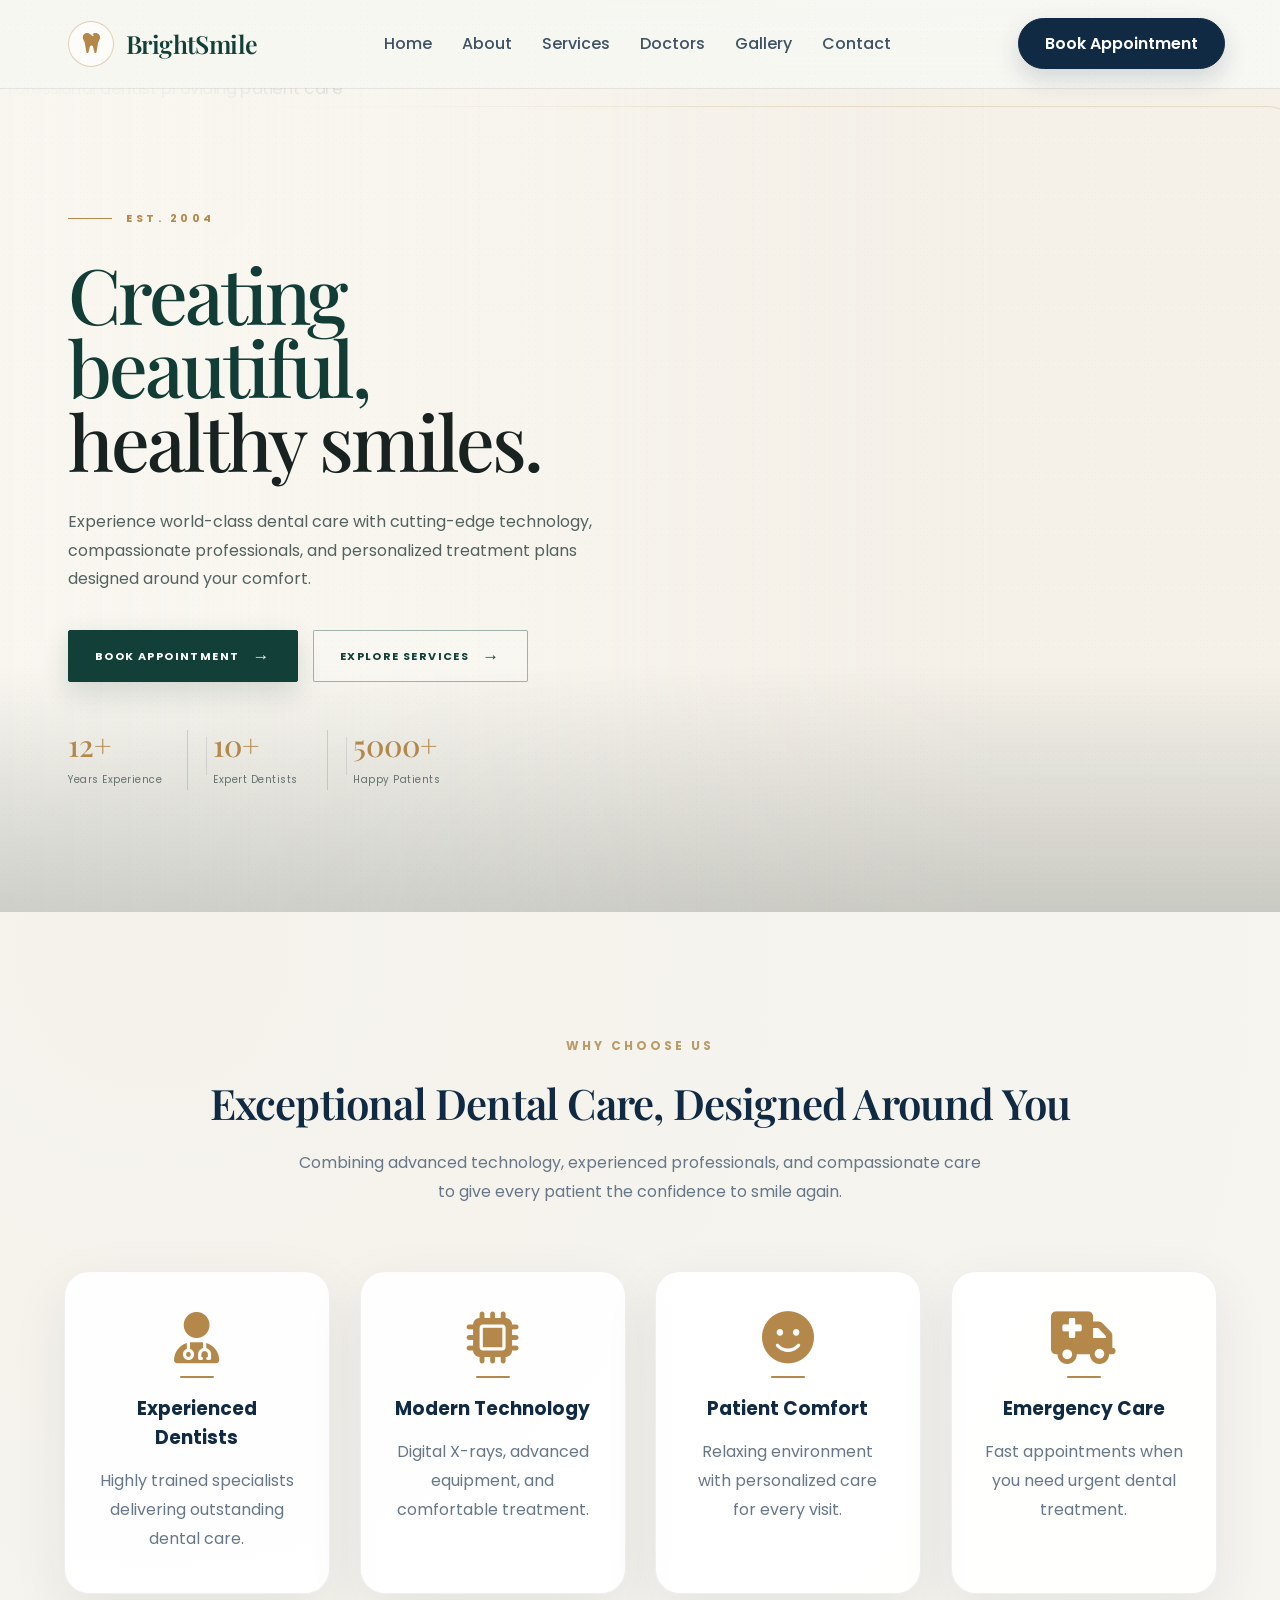
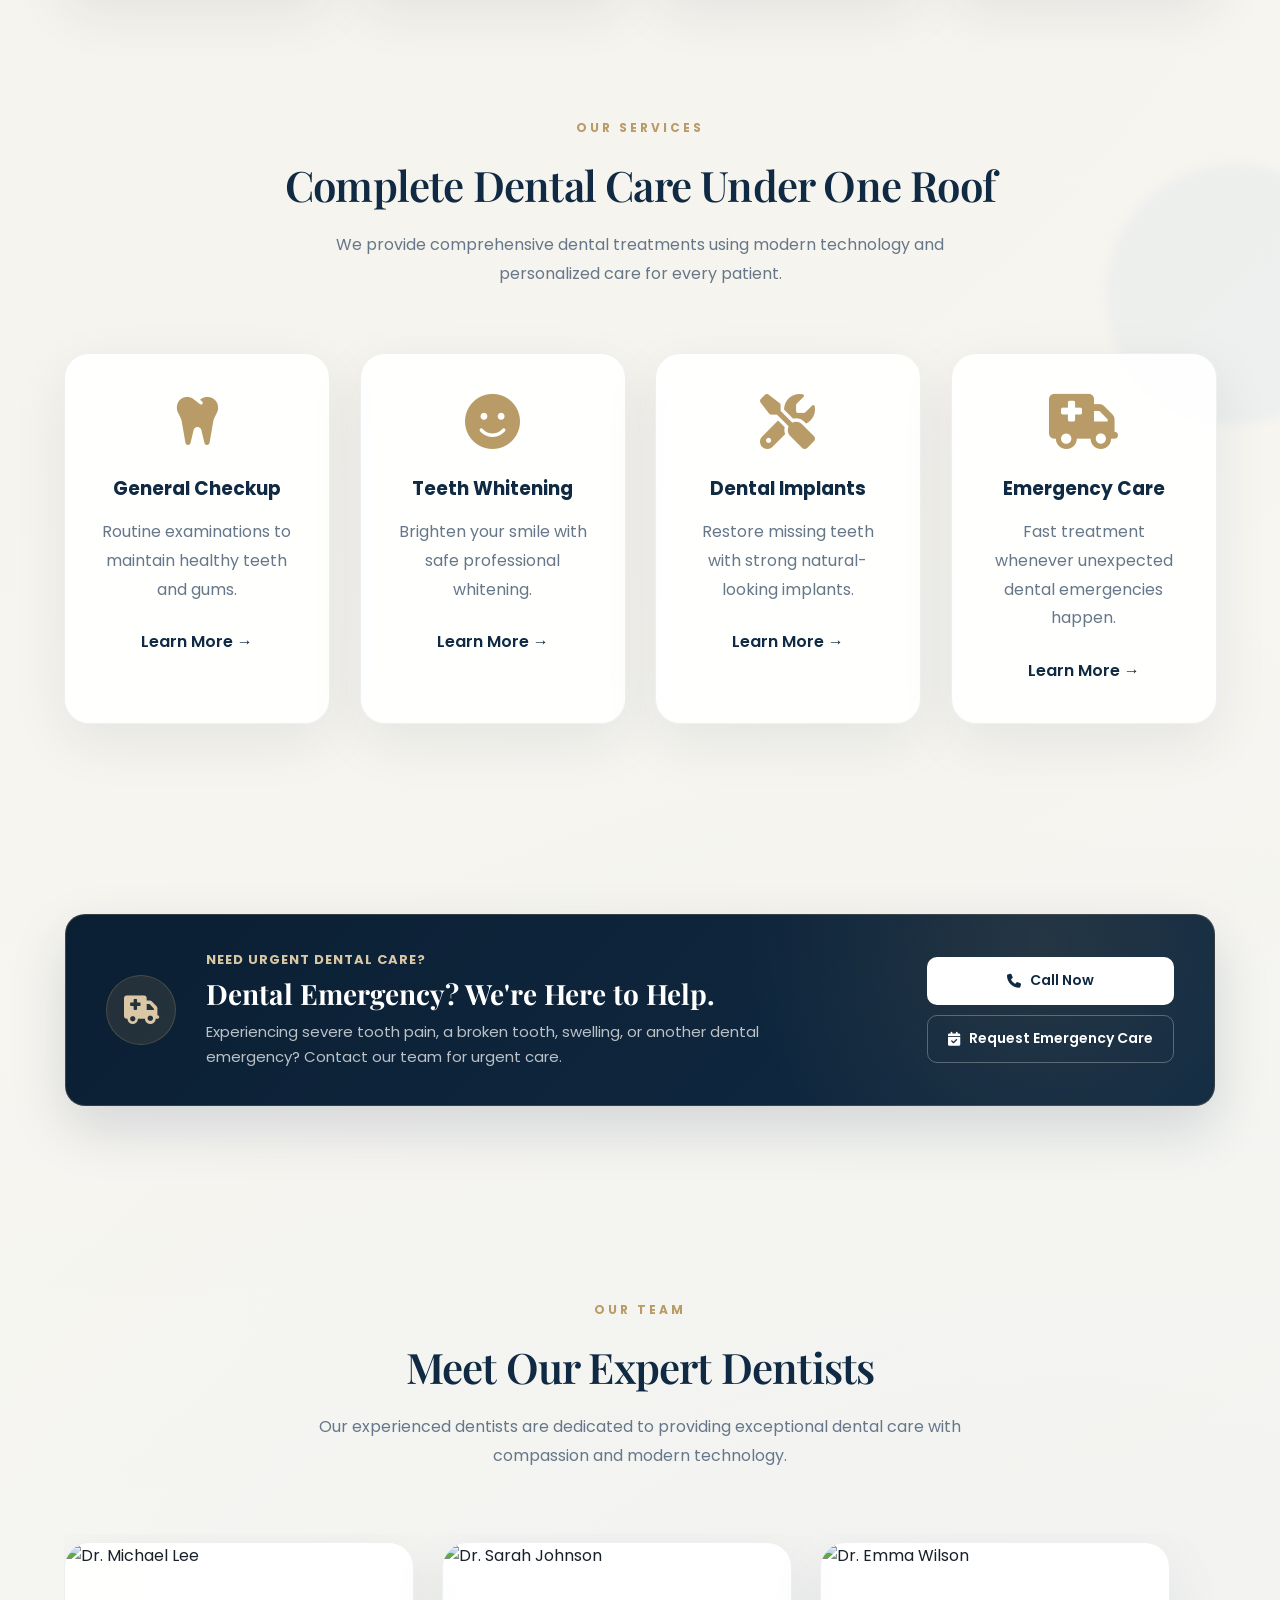
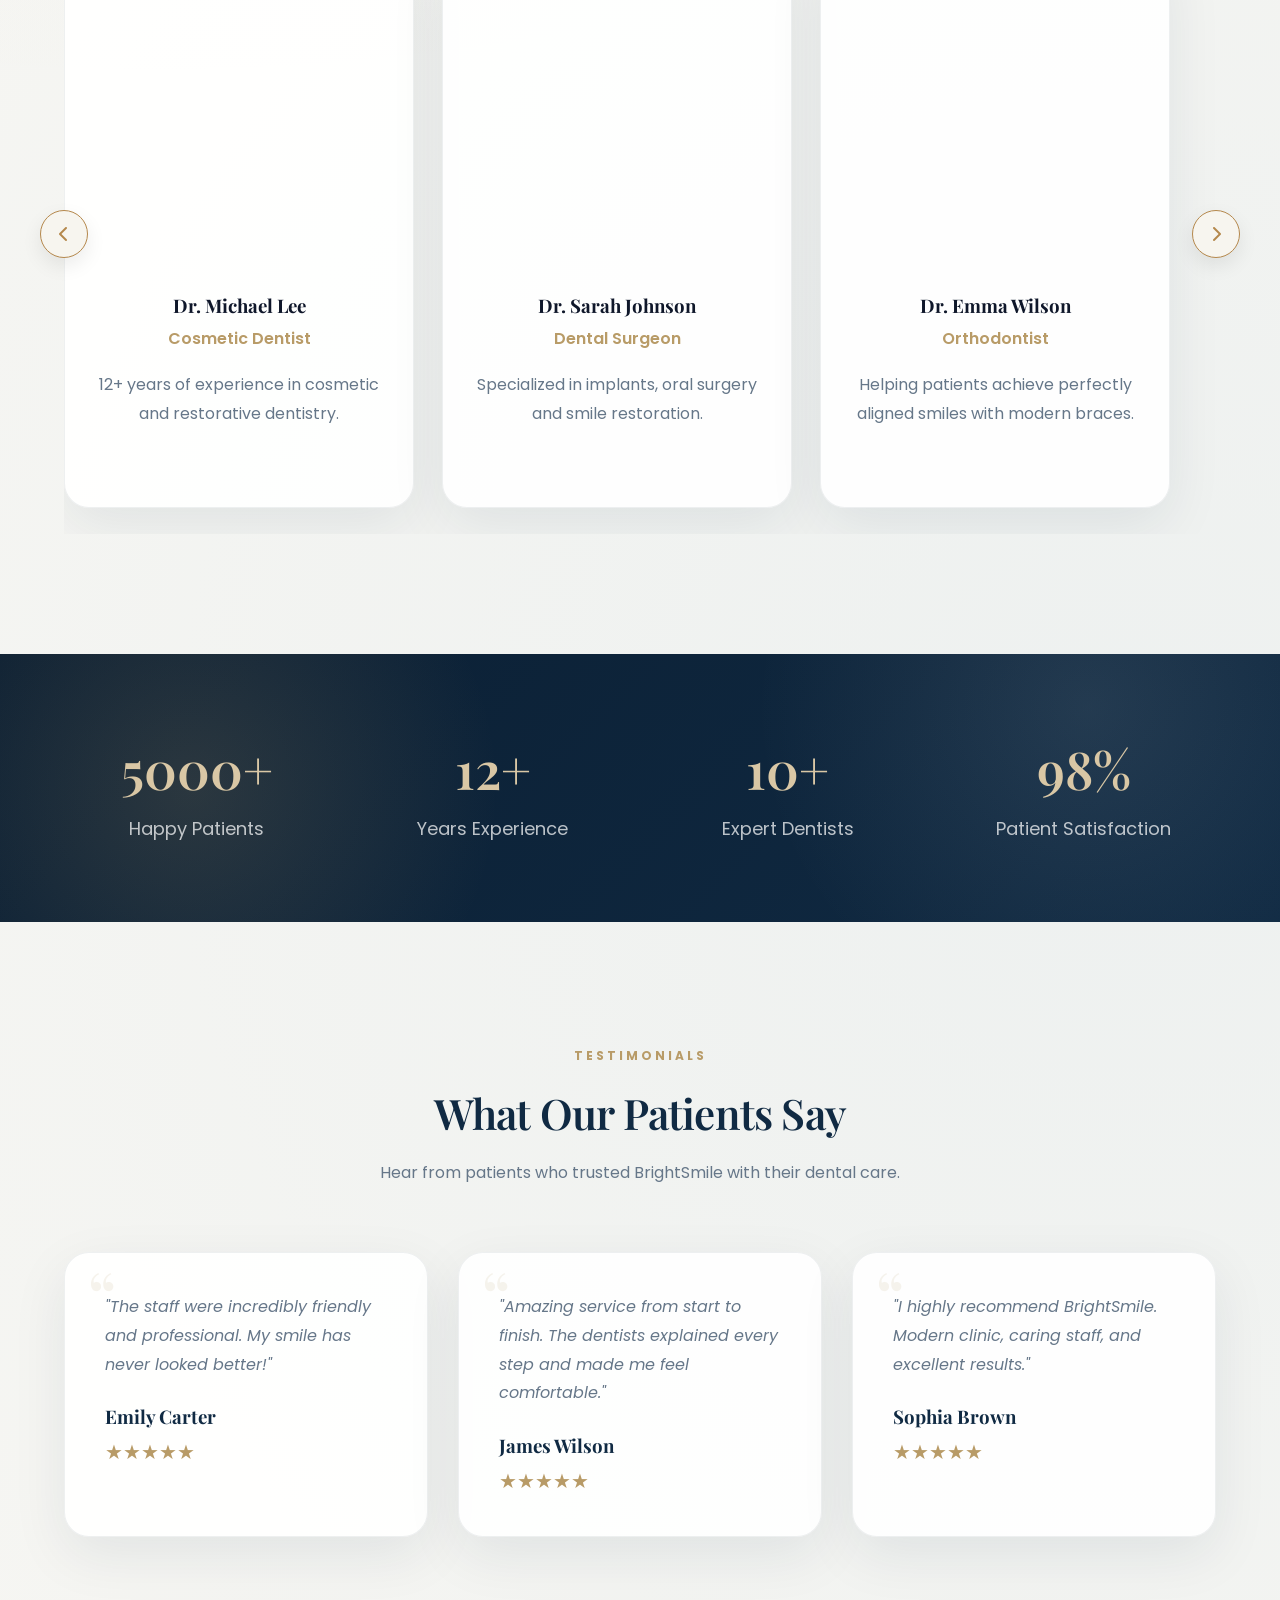
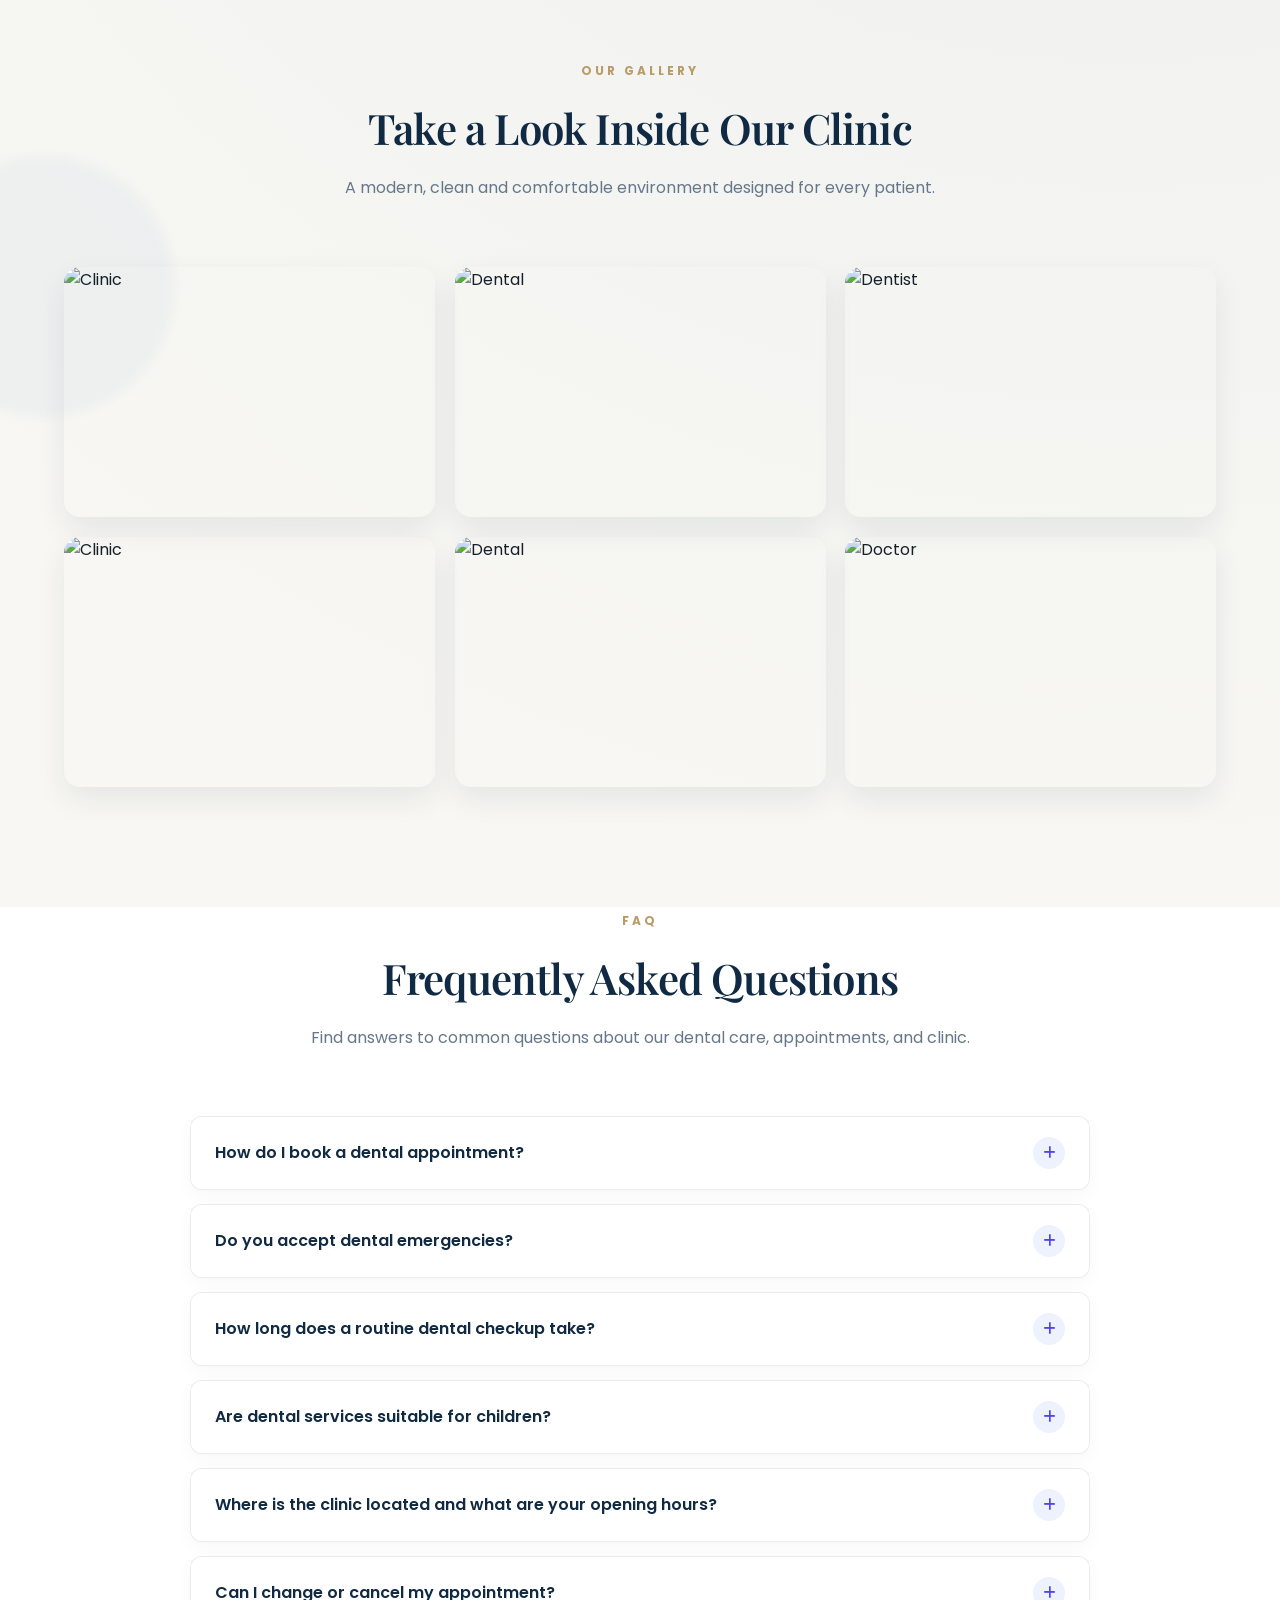
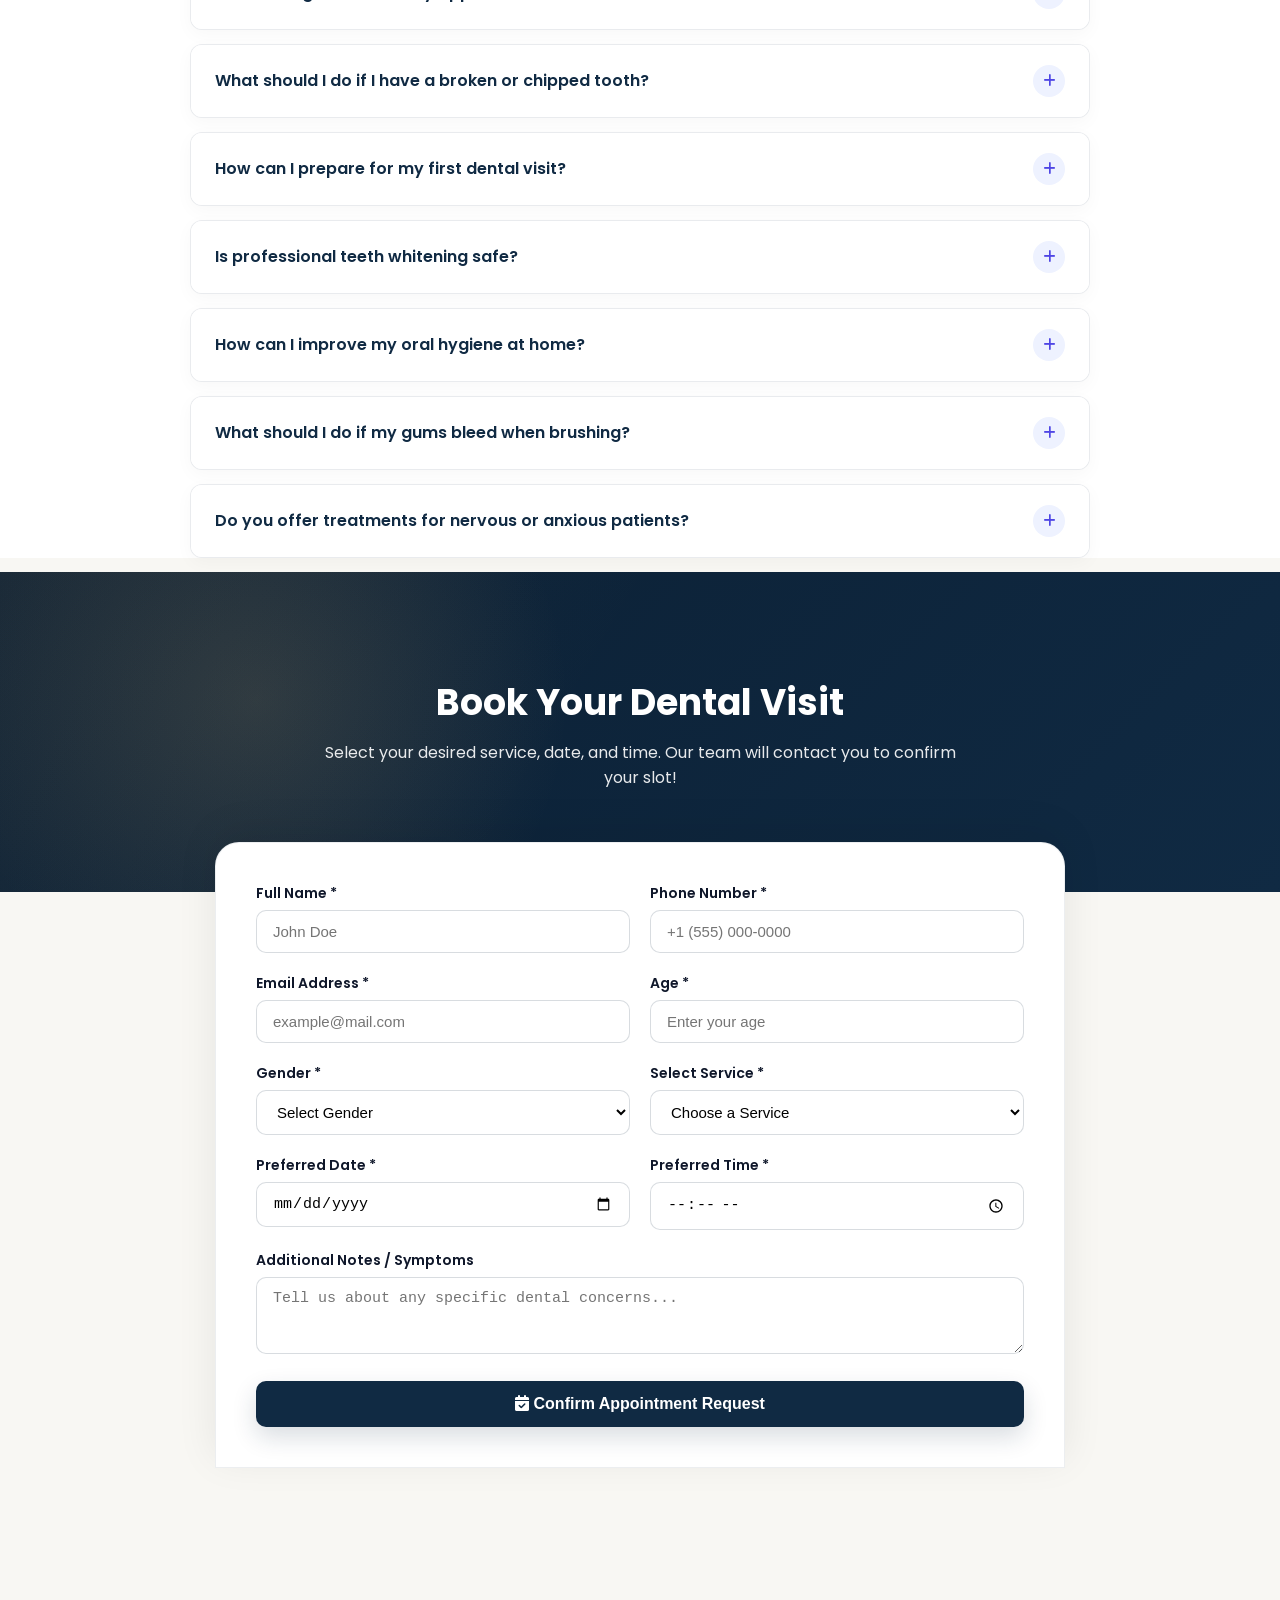
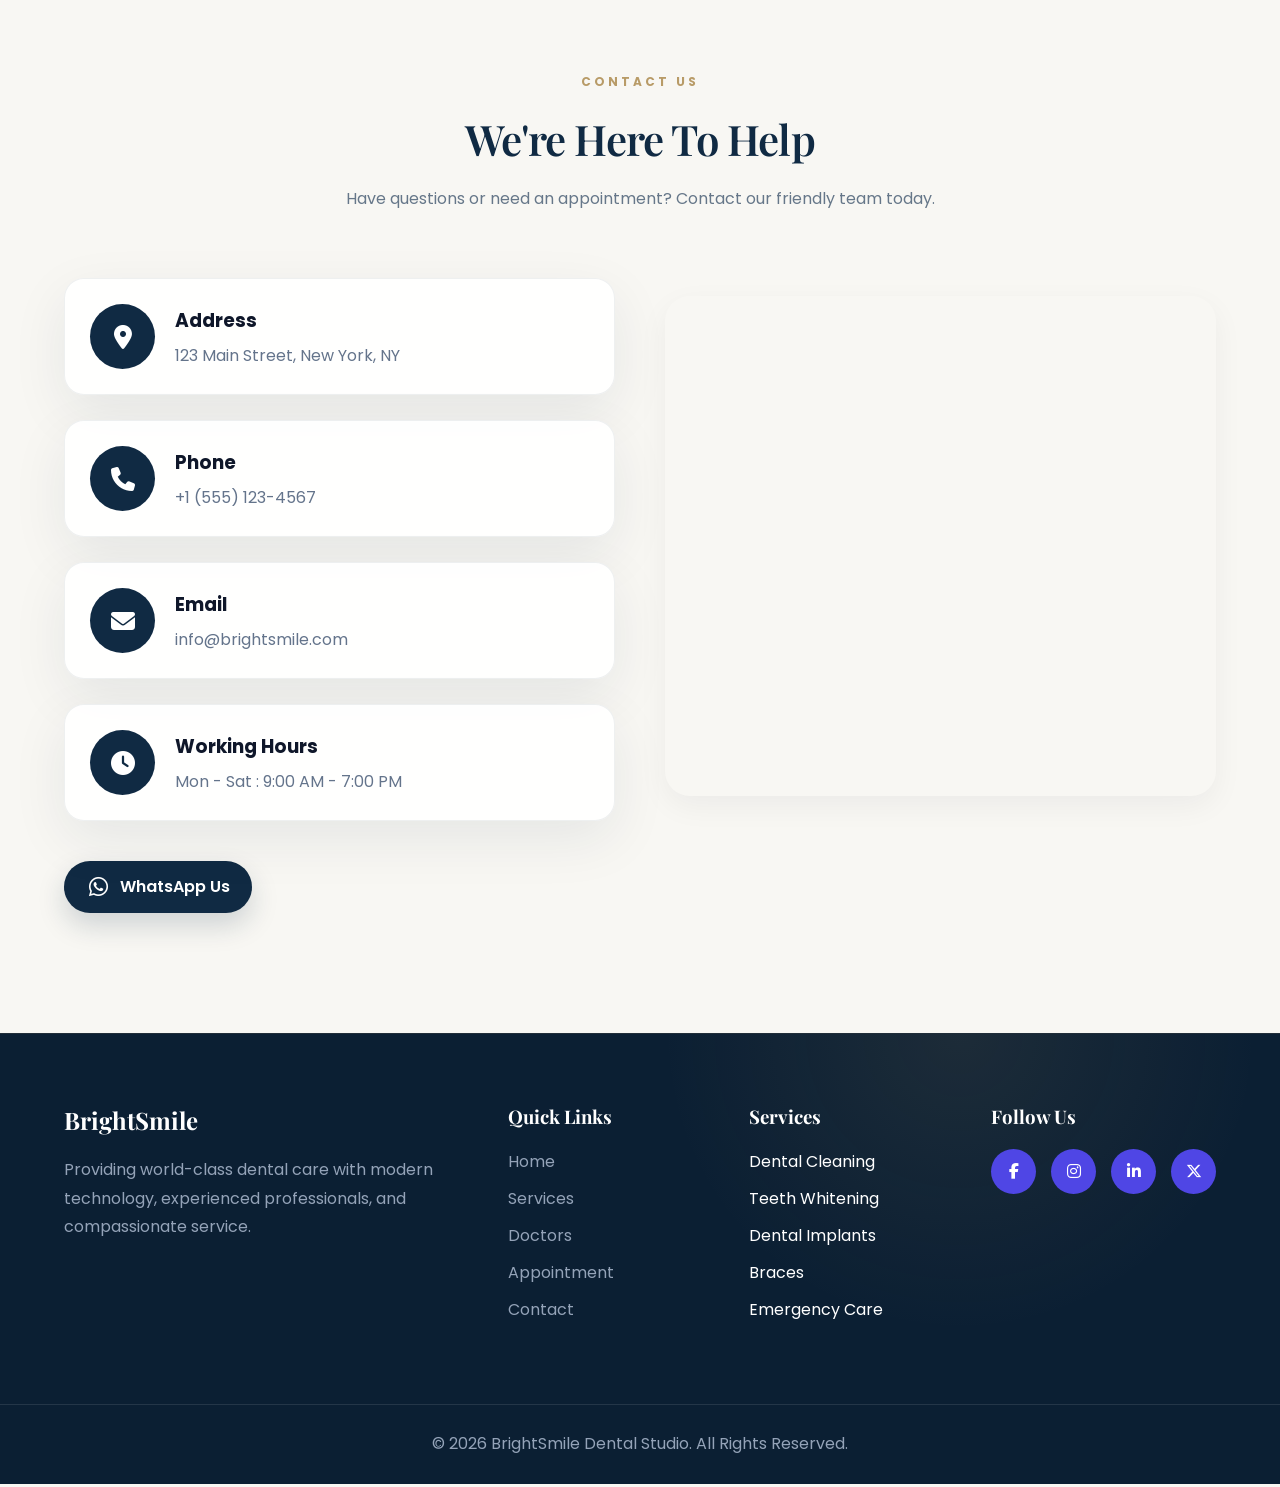
==== commit 249cf188: "Fix appointment age and gender" ====
--- a/index.html
+++ b/index.html
@@ -46,7 +46,7 @@
 
     </a>
 
-</div>
+
 
 
     <div class="menu-toggle" id="menu-toggle">
@@ -432,18 +432,24 @@
     </div>
 
 
+    <div class="doctor-carousel">
+    <button class="doctor-arrow doctor-prev">
+        <i class="fas fa-chevron-left"></i>
+    </button>
+
     <div class="doctor-grid">
 
 
+        <!-- Doctor 1 -->
         <div class="doctor-card">
 
             <img
                 src="https://images.unsplash.com/photo-1612349317150-e413f6a5b16d?w=600"
-                alt="Doctor">
+                alt="Dr. Michael Lee">
 
             <div class="doctor-info">
 
-                <h3>Dr. Michael lee</h3>
+                <h3>Dr. Michael Lee</h3>
 
                 <span>Cosmetic Dentist</span>
 
@@ -451,18 +457,17 @@
                     12+ years of experience in cosmetic and restorative dentistry.
                 </p>
 
-                
-
-            </div>
-
-        </div>
-
-
+            </div>
+
+        </div>
+
+
+        <!-- Doctor 2 -->
         <div class="doctor-card">
 
             <img
                 src="https://images.unsplash.com/photo-1594824476967-48c8b964273f?w=600"
-                alt="Doctor">
+                alt="Dr. Sarah Johnson">
 
             <div class="doctor-info">
 
@@ -474,18 +479,17 @@
                     Specialized in implants, oral surgery and smile restoration.
                 </p>
 
-               
-
-            </div>
-
-        </div>
-
-
+            </div>
+
+        </div>
+
+
+        <!-- Doctor 3 -->
         <div class="doctor-card">
 
             <img
                 src="https://images.unsplash.com/photo-1559839734-2b71ea197ec2?w=600"
-                alt="Doctor">
+                alt="Dr. Emma Wilson">
 
             <div class="doctor-info">
 
@@ -497,15 +501,85 @@
                     Helping patients achieve perfectly aligned smiles with modern braces.
                 </p>
 
-                
-            </div>
-
-        </div>
-
-    </div>
+            </div>
+
+        </div>
+
+
+        <!-- Doctor 4 -->
+        <div class="doctor-card">
+
+            <img
+                src="https://images.unsplash.com/photo-1618498082410-b4aa22193b38?w=600"
+                alt="Dr. Daniel Carter">
+
+            <div class="doctor-info">
+
+                <h3>Dr. Daniel Carter</h3>
+
+                <span>Periodontist</span>
+
+                <p>
+                    Specialized in gum health, periodontal treatment and advanced dental care.
+                </p>
+
+            </div>
+
+        </div>
+
+
+        <!-- Doctor 5 -->
+        <div class="doctor-card">
+
+            <img
+    src="https://images.pexels.com/photos/5355860/pexels-photo-5355860.jpeg?auto=compress&cs=tinysrgb&w=600"
+    alt="Dr. Olivia Martin">
+
+            <div class="doctor-info">
+
+                <h3>Dr. Olivia Martin</h3>
+
+                <span>Pediatric Dentist</span>
+
+                <p>
+                    Providing gentle and comfortable dental care designed especially for children.
+                </p>
+
+            </div>
+
+        </div>
+
+
+        <!-- Doctor 6 -->
+        <div class="doctor-card">
+
+            <img
+                src="https://images.unsplash.com/photo-1622253692010-333f2da6031d?w=600"
+                alt="Dr. James Anderson">
+
+            <div class="doctor-info">
+
+                <h3>Dr. James Anderson</h3>
+
+                <span>Prosthodontist</span>
+
+                <p>
+                    Focused on crowns, bridges, dentures and complete smile restoration.
+                </p>
+
+            </div>
+
+                </div>
+
+    </div>
+
+    <button class="doctor-arrow doctor-next" type="button" aria-label="Next doctors">
+        <i class="fas fa-chevron-right"></i>
+    </button>
+
+</div>
 
 </section>
-
 
 
 <!-- ==========================
@@ -1165,70 +1239,136 @@
 =========================== -->
 <section class="appointment-section-wrapper" id="appointment">
     
-    <!-- Video Hero Header inside the single page -->
     <div class="appointment-hero-banner">
         <video autoplay loop muted playsinline poster="https://images.unsplash.com/photo-1629909613654-28e377c37b09?w=1200">
             <source src="https://assets.mixkit.co/videos/preview/mixkit-dentist-examining-a-patients-teeth-41512-large.mp4" type="video/mp4">
         </video>
+
         <div class="appointment-hero-overlay">
             <h2>Book Your Dental Visit</h2>
             <p>Select your desired service, date, and time. Our team will contact you to confirm your slot!</p>
         </div>
     </div>
 
-    <!-- Redesigned Appointment Card & Form -->
     <div class="appointment-container fade-in">
         <form id="appointmentForm">
+
             <div class="form-grid">
-                <div class="form-group">
-                    <label>Full Name *</label>
-                    <input type="text" placeholder="John Doe" required>
-                </div>
-
-                <div class="form-group">
-                    <label>Phone Number *</label>
-                    <input type="tel" placeholder="+1 (555) 000-0000" required>
-                </div>
-
-                <div class="form-group">
-                    <label>Email Address *</label>
-                    <input type="email" placeholder="example@mail.com" required>
-                </div>
-
-                <div class="form-group">
-                    <label>Select Service *</label>
-                    <select required>
-                        <option value="">Choose a Service</option>
-                        <option>General Checkup</option>
-                        <option>Teeth Cleaning</option>
-                        <option>Teeth Whitening</option>
-                        <option>Dental Implants</option>
-                        <option>Root Canal Treatment</option>
-                        <option>Emergency Care</option>
-                    </select>
-                </div>
-
-                <div class="form-group">
-                    <label>Preferred Date *</label>
-                    <input type="date" required>
-                </div>
-
-                <div class="form-group">
-                    <label>Preferred Time *</label>
-                    <input type="time" required>
-                </div>
-
-                <div class="form-group full-width">
-                    <label>Additional Notes / Symptoms</label>
-                    <textarea placeholder="Tell us about any specific dental concerns..." rows="3"></textarea>
-                </div>
-
-                <div class="form-group full-width">
-                    <button type="submit" class="submit-appointment-btn">
-                        <i class="fa-solid fa-calendar-check"></i> Confirm Appointment Request
-                    </button>
-                </div>
-            </div>
+
+    <div class="form-group">
+        <label for="patient-name">Full Name *</label>
+        <input
+            type="text"
+            id="patient-name"
+            name="name"
+            placeholder="John Doe"
+            required>
+    </div>
+
+    <div class="form-group">
+        <label for="patient-phone">Phone Number *</label>
+        <input
+            type="tel"
+            id="patient-phone"
+            name="phone"
+            placeholder="+1 (555) 000-0000"
+            required>
+    </div>
+
+    <div class="form-group">
+        <label for="patient-email">Email Address *</label>
+        <input
+            type="email"
+            id="patient-email"
+            name="email"
+            placeholder="example@mail.com"
+            required>
+    </div>
+
+    <div class="form-group">
+        <label for="patient-age">Age *</label>
+        <input
+            type="number"
+            id="patient-age"
+            name="age"
+            min="1"
+            max="120"
+            placeholder="Enter your age"
+            required>
+    </div>
+
+    <div class="form-group">
+        <label for="patient-gender">Gender *</label>
+        <select
+            id="patient-gender"
+            name="gender"
+            required>
+            <option value="">Select Gender</option>
+            <option value="Male">Male</option>
+            <option value="Female">Female</option>
+            <option value="Other">Other</option>
+            <option value="Prefer not to say">Prefer not to say</option>
+        </select>
+    </div>
+
+    <div class="form-group">
+        <label for="patient-service">Select Service *</label>
+        <select
+            id="patient-service"
+            name="service"
+            required>
+            <option value="">Choose a Service</option>
+            <option value="General Checkup">General Checkup</option>
+            <option value="Teeth Cleaning">Teeth Cleaning</option>
+            <option value="Teeth Whitening">Teeth Whitening</option>
+            <option value="Dental Implants">Dental Implants</option>
+            <option value="Root Canal Treatment">Root Canal Treatment</option>
+            <option value="Emergency Care">Emergency Care</option>
+        </select>
+    </div>
+
+    <div class="form-group">
+        <label for="patient-date">Preferred Date *</label>
+        <input
+            type="date"
+            id="patient-date"
+            name="date"
+            required>
+    </div>
+
+    <div class="form-group">
+        <label for="patient-time">Preferred Time *</label>
+        <input
+            type="time"
+            id="patient-time"
+            name="time"
+            required>
+    </div>
+
+    <div class="form-group full-width">
+        <label for="patient-message">
+            Additional Notes / Symptoms
+        </label>
+
+        <textarea
+            id="patient-message"
+            name="message"
+            placeholder="Tell us about any specific dental concerns..."
+            rows="3"></textarea>
+    </div>
+
+    <div class="form-group full-width">
+        <button
+            type="submit"
+            class="submit-appointment-btn">
+
+            <i class="fa-solid fa-calendar-check"></i>
+            Confirm Appointment Request
+
+        </button>
+    </div>
+
+</div>
         </form>
 
         <div id="successMessage" class="success-message">
@@ -1236,8 +1376,10 @@
                 <strong>✅ Appointment Request Received!</strong>
                 <p>Thank you! Our clinic team will contact you shortly to confirm your booking.</p>
             </div>
+
             <button type="button" id="closeSuccess">✕</button>
         </div>
+
     </div>
 </section>
 
--- a/css/style.css
+++ b/css/style.css
@@ -889,47 +889,85 @@
 
 
 /* ===========================
-   MOBILE LIGHTBOX
+   MOBILE LIGHTBOX — FIXED
 =========================== */
 
 @media (max-width: 768px) {
 
     .lightbox {
-        padding: 20px;
+        padding: 70px 12px 25px;
+        box-sizing: border-box;
+
+        align-items: center;
+        justify-content: center;
+
+        overflow: hidden;
     }
 
     .lightbox-image-wrapper {
-        width: 88vw;
-        height: 72vh;
+        position: relative;
+
+        width: 100%;
+        max-width: 100%;
+
+        height: 70vh;
+        max-height: 70vh;
+
+        display: flex;
+        align-items: center;
+        justify-content: center;
+
+        margin: 0 auto;
 
         border-radius: 12px;
     }
 
+    .lightbox img {
+        display: block;
+
+        max-width: 100%;
+        max-height: 100%;
+
+        width: auto;
+        height: auto;
+
+        object-fit: contain;
+    }
+
+    /* Arrows stay inside the phone screen */
     .lightbox-arrow {
-        width: 45px;
-        height: 45px;
-
-        font-size: 16px;
+        width: 42px;
+        height: 42px;
+
+        font-size: 15px;
+
+        top: 50%;
+
+        z-index: 10001;
     }
 
     .lightbox-prev {
-        left: 12px;
+        left: 8px;
     }
 
     .lightbox-next {
-        right: 12px;
-    }
-
+        right: 8px;
+    }
+
+    /* Close button stays at the top-right of the screen */
     .close-lightbox {
-        top: 15px;
-        right: 15px;
+        position: fixed;
+
+        top: 14px;
+        right: 14px;
 
         width: 44px;
         height: 44px;
 
-        font-size: 28px;
-    }
-
+        font-size: 27px;
+
+        z-index: 10003;
+    }
 }
 
 
@@ -939,26 +977,42 @@
 
 @media (max-width: 480px) {
 
+    .lightbox {
+        padding: 68px 8px 20px;
+    }
+
     .lightbox-image-wrapper {
-        width: 86vw;
+        width: 100%;
         height: 65vh;
+        max-height: 65vh;
+
+        margin: 0 auto;
     }
 
     .lightbox-arrow {
-        width: 40px;
-        height: 40px;
+        width: 38px;
+        height: 38px;
 
         font-size: 14px;
     }
 
     .lightbox-prev {
-        left: 8px;
+        left: 6px;
     }
 
     .lightbox-next {
-        right: 8px;
-    }
-
+        right: 6px;
+    }
+
+    .close-lightbox {
+        top: 12px;
+        right: 12px;
+
+        width: 42px;
+        height: 42px;
+
+        font-size: 26px;
+    }
 }
 
 
@@ -4254,4 +4308,419 @@
 .why-card:hover .icon::after {
     width: 52px;
     opacity: 0.9;
+} 
+/* =========================================================
+   FINAL MOBILE GALLERY LIGHTBOX FIX
+   ========================================================= */
+
+@media (max-width: 768px) {
+
+    .lightbox {
+        position: fixed !important;
+
+        top: 0 !important;
+        right: 0 !important;
+        bottom: 0 !important;
+        left: 0 !important;
+
+        width: 100vw !important;
+        height: 100dvh !important;
+
+        max-width: 100vw !important;
+        max-height: 100dvh !important;
+
+        margin: 0 !important;
+        padding: 0 !important;
+
+        display: flex !important;
+        align-items: center !important;
+        justify-content: center !important;
+
+        overflow: hidden !important;
+
+        box-sizing: border-box !important;
+
+        transform: none !important;
+    }
+
+    /* Keep the image perfectly centered */
+    .lightbox-image-wrapper {
+        position: relative !important;
+
+        width: calc(100vw - 90px) !important;
+        max-width: calc(100vw - 90px) !important;
+
+        height: 70dvh !important;
+        max-height: 70dvh !important;
+
+        margin: 0 auto !important;
+        padding: 0 !important;
+
+        display: flex !important;
+        align-items: center !important;
+        justify-content: center !important;
+
+        left: auto !important;
+        right: auto !important;
+        top: auto !important;
+        bottom: auto !important;
+
+        transform: none !important;
+
+        overflow: hidden !important;
+        box-sizing: border-box !important;
+    }
+
+    .lightbox img {
+        position: relative !important;
+
+        display: block !important;
+
+        width: auto !important;
+        height: auto !important;
+
+        max-width: 100% !important;
+        max-height: 100% !important;
+
+        margin: 0 auto !important;
+
+        left: auto !important;
+        right: auto !important;
+
+        object-fit: contain !important;
+    }
+
+    /* =========================
+       CLOSE BUTTON
+       ========================= */
+
+    .close-lightbox {
+        position: fixed !important;
+
+        top: max(12px, env(safe-area-inset-top)) !important;
+        right: max(12px, env(safe-area-inset-right)) !important;
+
+        left: auto !important;
+        bottom: auto !important;
+
+        width: 44px !important;
+        height: 44px !important;
+
+        margin: 0 !important;
+        padding: 0 !important;
+
+        display: flex !important;
+        align-items: center !important;
+        justify-content: center !important;
+
+        box-sizing: border-box !important;
+
+        transform: none !important;
+
+        z-index: 100000 !important;
+    }
+
+    /* =========================
+       ARROWS
+       ========================= */
+
+    .lightbox-arrow {
+        position: fixed !important;
+
+        top: 50% !important;
+
+        width: 40px !important;
+        height: 40px !important;
+
+        margin: 0 !important;
+        padding: 0 !important;
+
+        box-sizing: border-box !important;
+
+        transform: translateY(-50%) !important;
+
+        z-index: 100001 !important;
+    }
+
+    .lightbox-prev {
+        left: 8px !important;
+        right: auto !important;
+    }
+
+    .lightbox-next {
+        right: 8px !important;
+        left: auto !important;
+    }
+}
+
+
+/* =========================
+   VERY SMALL PHONES
+   ========================= */
+
+@media (max-width: 480px) {
+
+    .lightbox-image-wrapper {
+        width: calc(100vw - 82px) !important;
+        max-width: calc(100vw - 82px) !important;
+
+        height: 65dvh !important;
+        max-height: 65dvh !important;
+    }
+
+    .close-lightbox {
+        top: max(10px, env(safe-area-inset-top)) !important;
+        right: max(10px, env(safe-area-inset-right)) !important;
+
+        width: 40px !important;
+        height: 40px !important;
+    }
+
+    .lightbox-arrow {
+        width: 36px !important;
+        height: 36px !important;
+    }
+
+    .lightbox-prev {
+        left: 6px !important;
+    }
+
+    .lightbox-next {
+        right: 6px !important;
+    }
+}
+/* =========================================================
+   MOBILE — PREVENT HORIZONTAL PAGE MOVEMENT
+   ========================================================= */
+
+html,
+body {
+    width: 100%;
+    max-width: 100%;
+    overflow-x: hidden;
+}
+
+@media (max-width: 768px) {
+
+    html,
+    body {
+        overflow-x: hidden !important;
+        width: 100% !important;
+        max-width: 100vw !important;
+    }
+
+    * {
+        max-width: 100%;
+    }
+
+    img,
+    video,
+    iframe {
+        max-width: 100%;
+    }
+}
+/* =========================================================
+   PREMIUM DOCTOR HORIZONTAL SCROLL
+   ========================================================= */
+
+.doctor-grid {
+    display: flex;
+    gap: 28px;
+
+    overflow-x: auto;
+    overflow-y: hidden;
+
+    padding: 8px 4px 25px;
+
+    scroll-snap-type: x mandatory;
+    scroll-behavior: smooth;
+
+    -webkit-overflow-scrolling: touch;
+
+    scrollbar-width: thin;
+    scrollbar-color: #b4874b transparent;
+}
+
+/* Keep every card the same size */
+.doctor-card {
+    flex: 0 0 350px;
+
+    scroll-snap-align: start;
+}
+
+/* Premium scrollbar */
+.doctor-grid::-webkit-scrollbar {
+    height: 5px;
+}
+
+.doctor-grid::-webkit-scrollbar-track {
+    background: transparent;
+}
+
+.doctor-grid::-webkit-scrollbar-thumb {
+    background: #b4874b;
+    border-radius: 999px;
+}
+
+.doctor-grid::-webkit-scrollbar-thumb:hover {
+    background: #123f38;
+}
+
+
+/* =========================================================
+   TABLET
+   ========================================================= */
+
+@media (max-width: 992px) {
+
+    .doctor-grid {
+        display: flex;
+
+        overflow-x: auto;
+        overflow-y: hidden;
+
+        gap: 22px;
+
+        scroll-snap-type: x mandatory;
+    }
+
+    .doctor-card {
+        flex: 0 0 330px;
+
+        scroll-snap-align: start;
+    }
+}
+
+
+/* =========================================================
+   MOBILE
+   ========================================================= */
+
+@media (max-width: 600px) {
+
+    .doctor-grid {
+        gap: 16px;
+
+        padding-left: 4px;
+        padding-right: 20px;
+
+        scroll-snap-type: x mandatory;
+
+        scrollbar-width: none;
+    }
+
+    .doctor-grid::-webkit-scrollbar {
+        display: none;
+    }
+
+    .doctor-card {
+        flex: 0 0 82vw;
+
+        max-width: 340px;
+
+        scroll-snap-align: center;
+    }
+
+    .doctor-card img {
+        height: 290px;
+    }
+
+    .doctor-info {
+        padding: 24px 20px 26px;
+    }
+}
+
+
+/* =========================================================
+   SMALL PHONES
+   ========================================================= */
+
+@media (max-width: 400px) {
+
+    .doctor-card {
+        flex: 0 0 86vw;
+    }
+
+    .doctor-card img {
+        height: 270px;
+    }
+}
+/* =========================================================
+   DOCTOR CAROUSEL ARROWS
+   ========================================================= */
+
+.doctor-carousel {
+    position: relative;
+    width: 100%;
+}
+
+.doctor-arrow {
+    position: absolute;
+    top: 50%;
+    transform: translateY(-50%);
+
+    width: 48px;
+    height: 48px;
+
+    border: 1px solid #b4874b;
+    border-radius: 50%;
+
+    background: #f7f5ef;
+    color: #b4874b;
+
+    display: flex;
+    align-items: center;
+    justify-content: center;
+
+    cursor: pointer;
+    z-index: 10;
+
+    font-size: 16px;
+
+    box-shadow: 0 8px 20px rgba(0, 0, 0, 0.08);
+
+    transition: all 0.3s ease;
+}
+
+.doctor-arrow:hover {
+    background: #123f38;
+    color: white;
+    border-color: #123f38;
+}
+
+.doctor-prev {
+    left: -24px;
+}
+
+.doctor-next {
+    right: -24px;
+}
+
+/* Keep arrows visible on tablets */
+@media (max-width: 992px) {
+    .doctor-prev {
+        left: -10px;
+    }
+
+    .doctor-next {
+        right: -10px;
+    }
+}
+
+/* Mobile */
+@media (max-width: 600px) {
+    .doctor-arrow {
+        width: 42px;
+        height: 42px;
+        font-size: 14px;
+        background: rgba(247, 245, 239, 0.95);
+    }
+
+    .doctor-prev {
+        left: 4px;
+    }
+
+    .doctor-next {
+        right: 4px;
+    }
 }
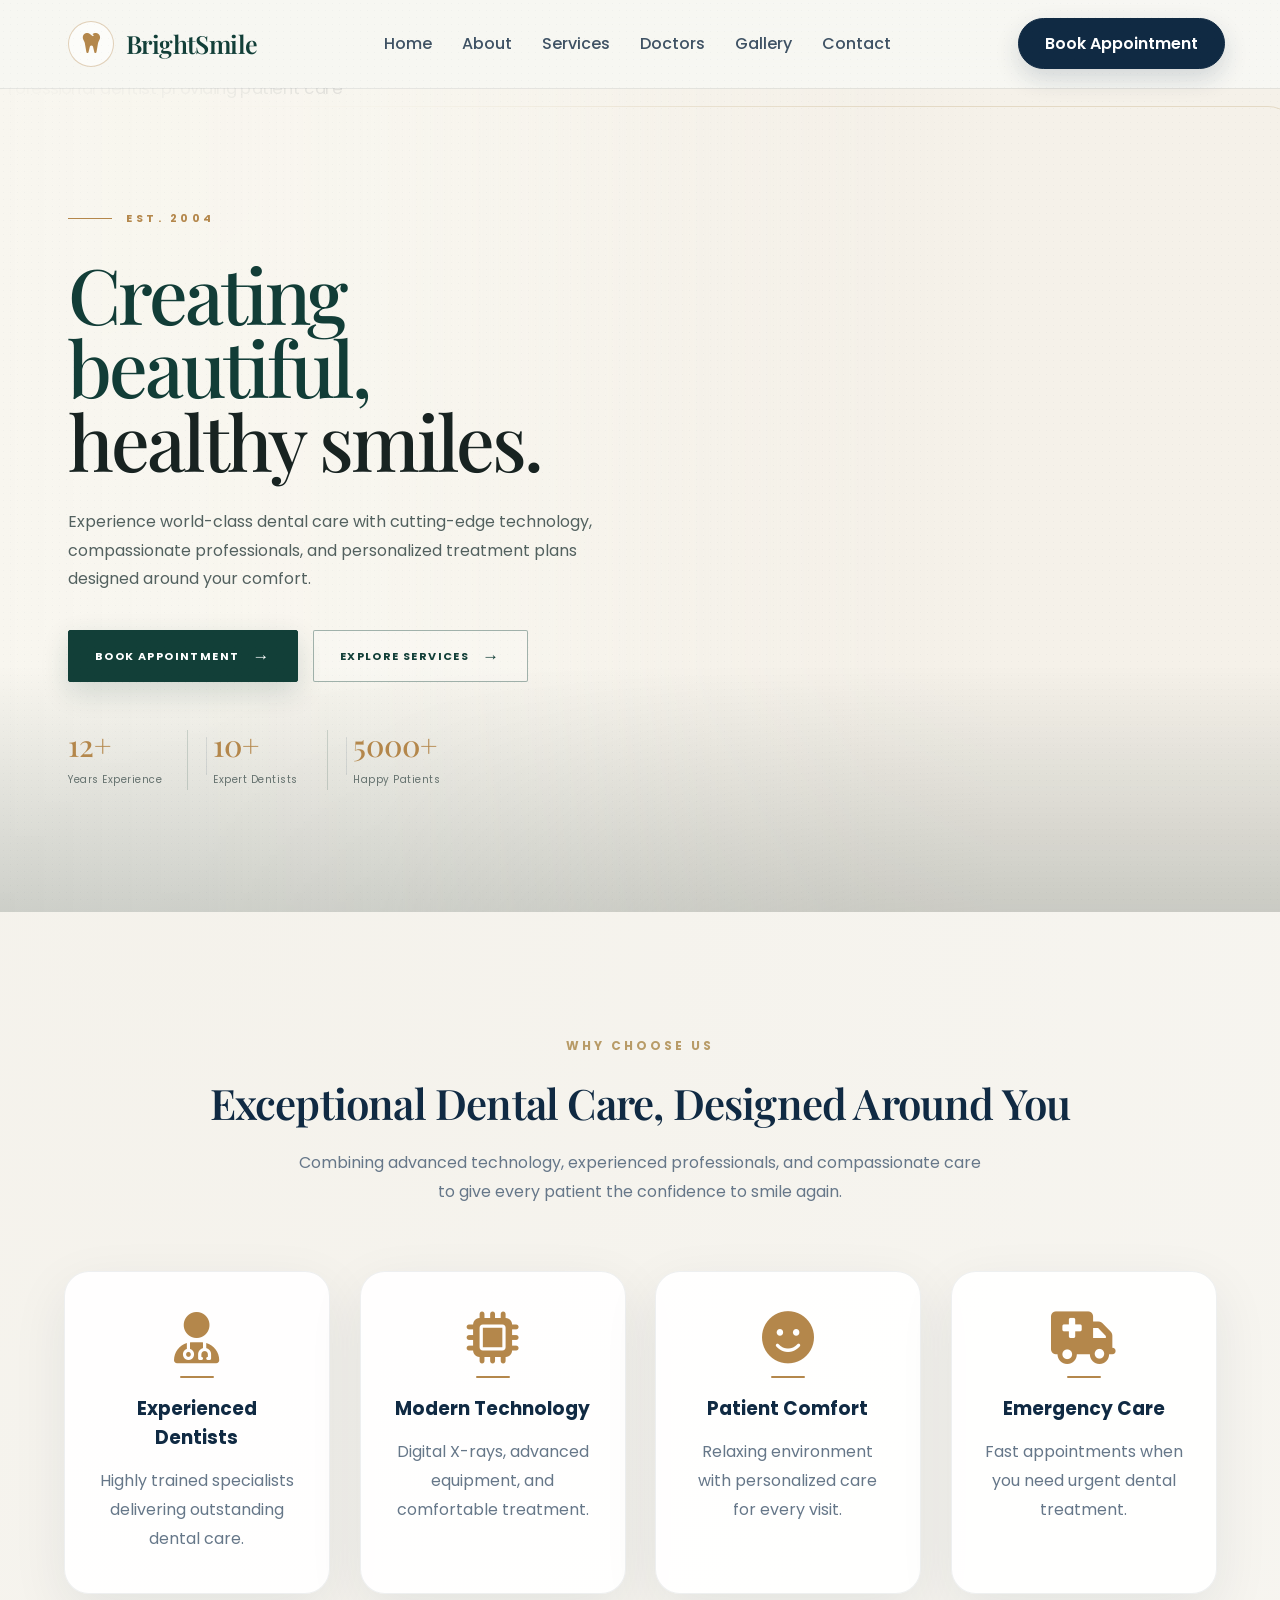
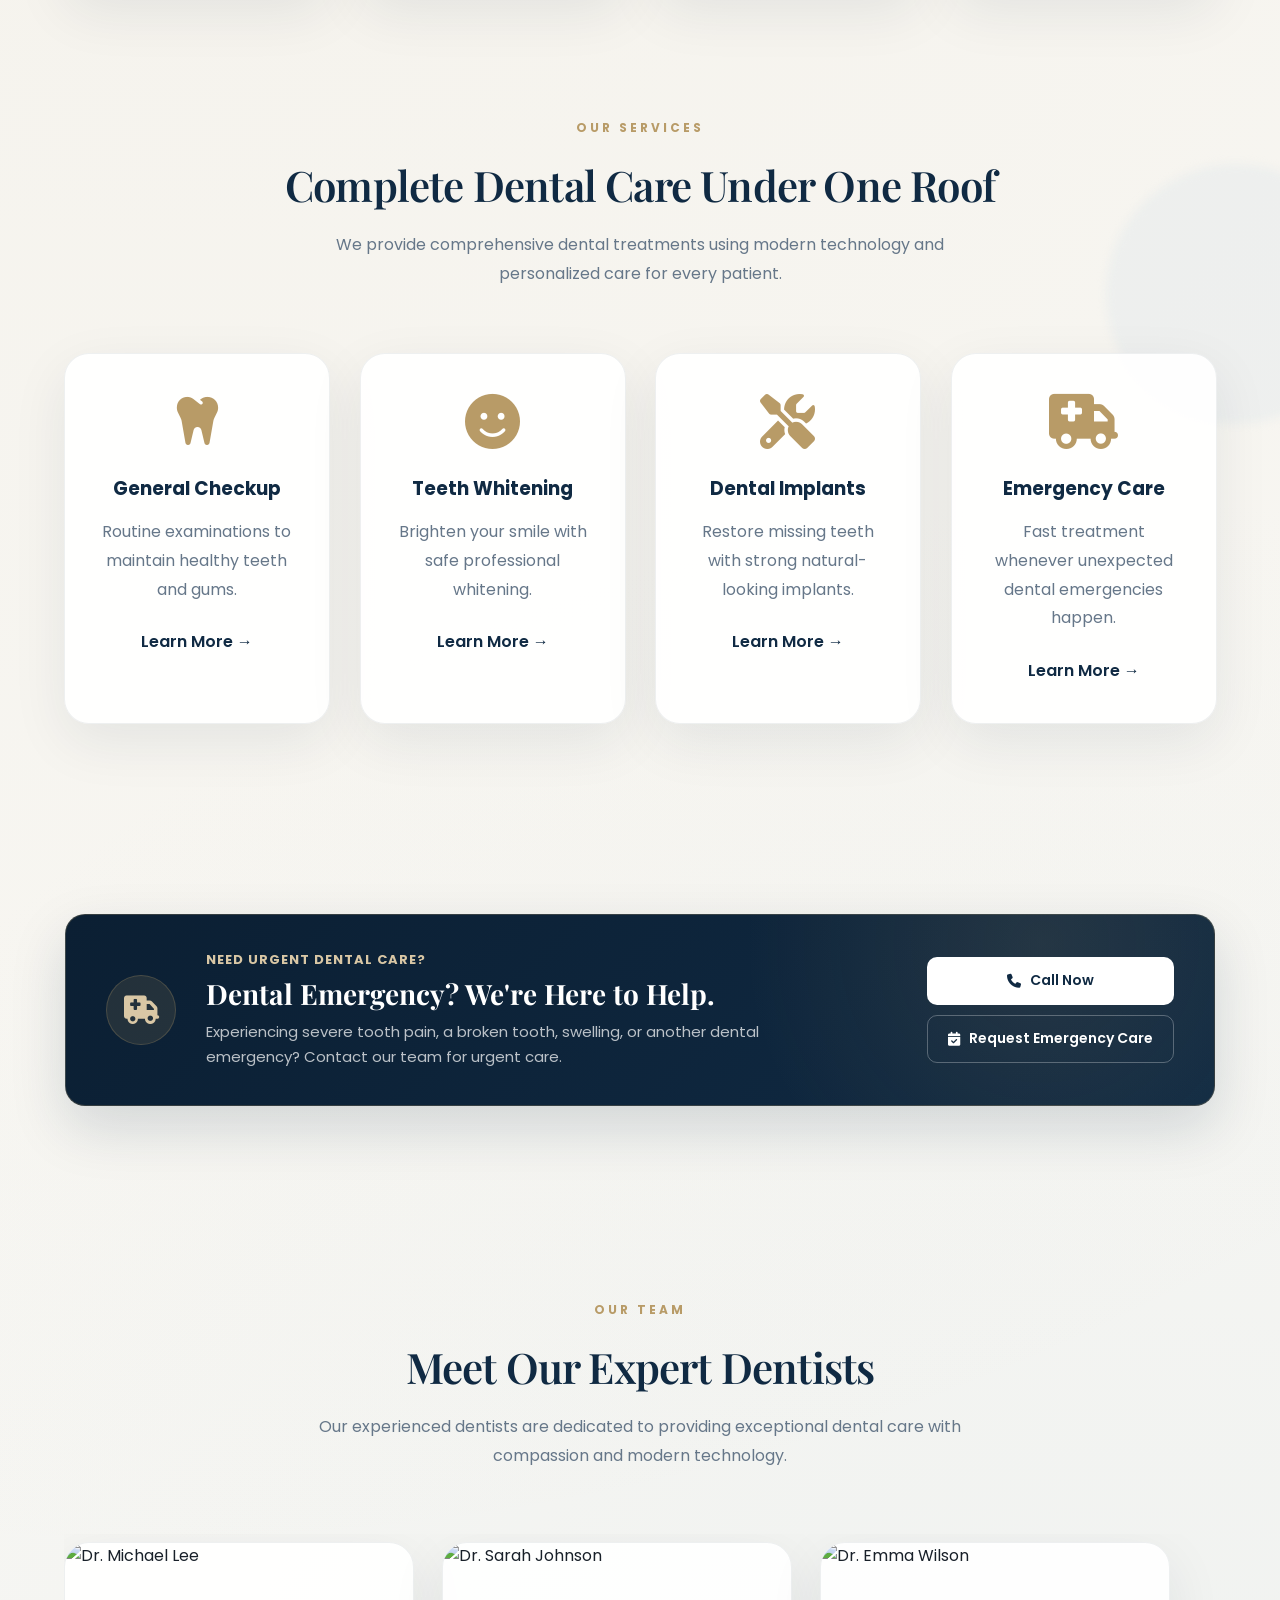
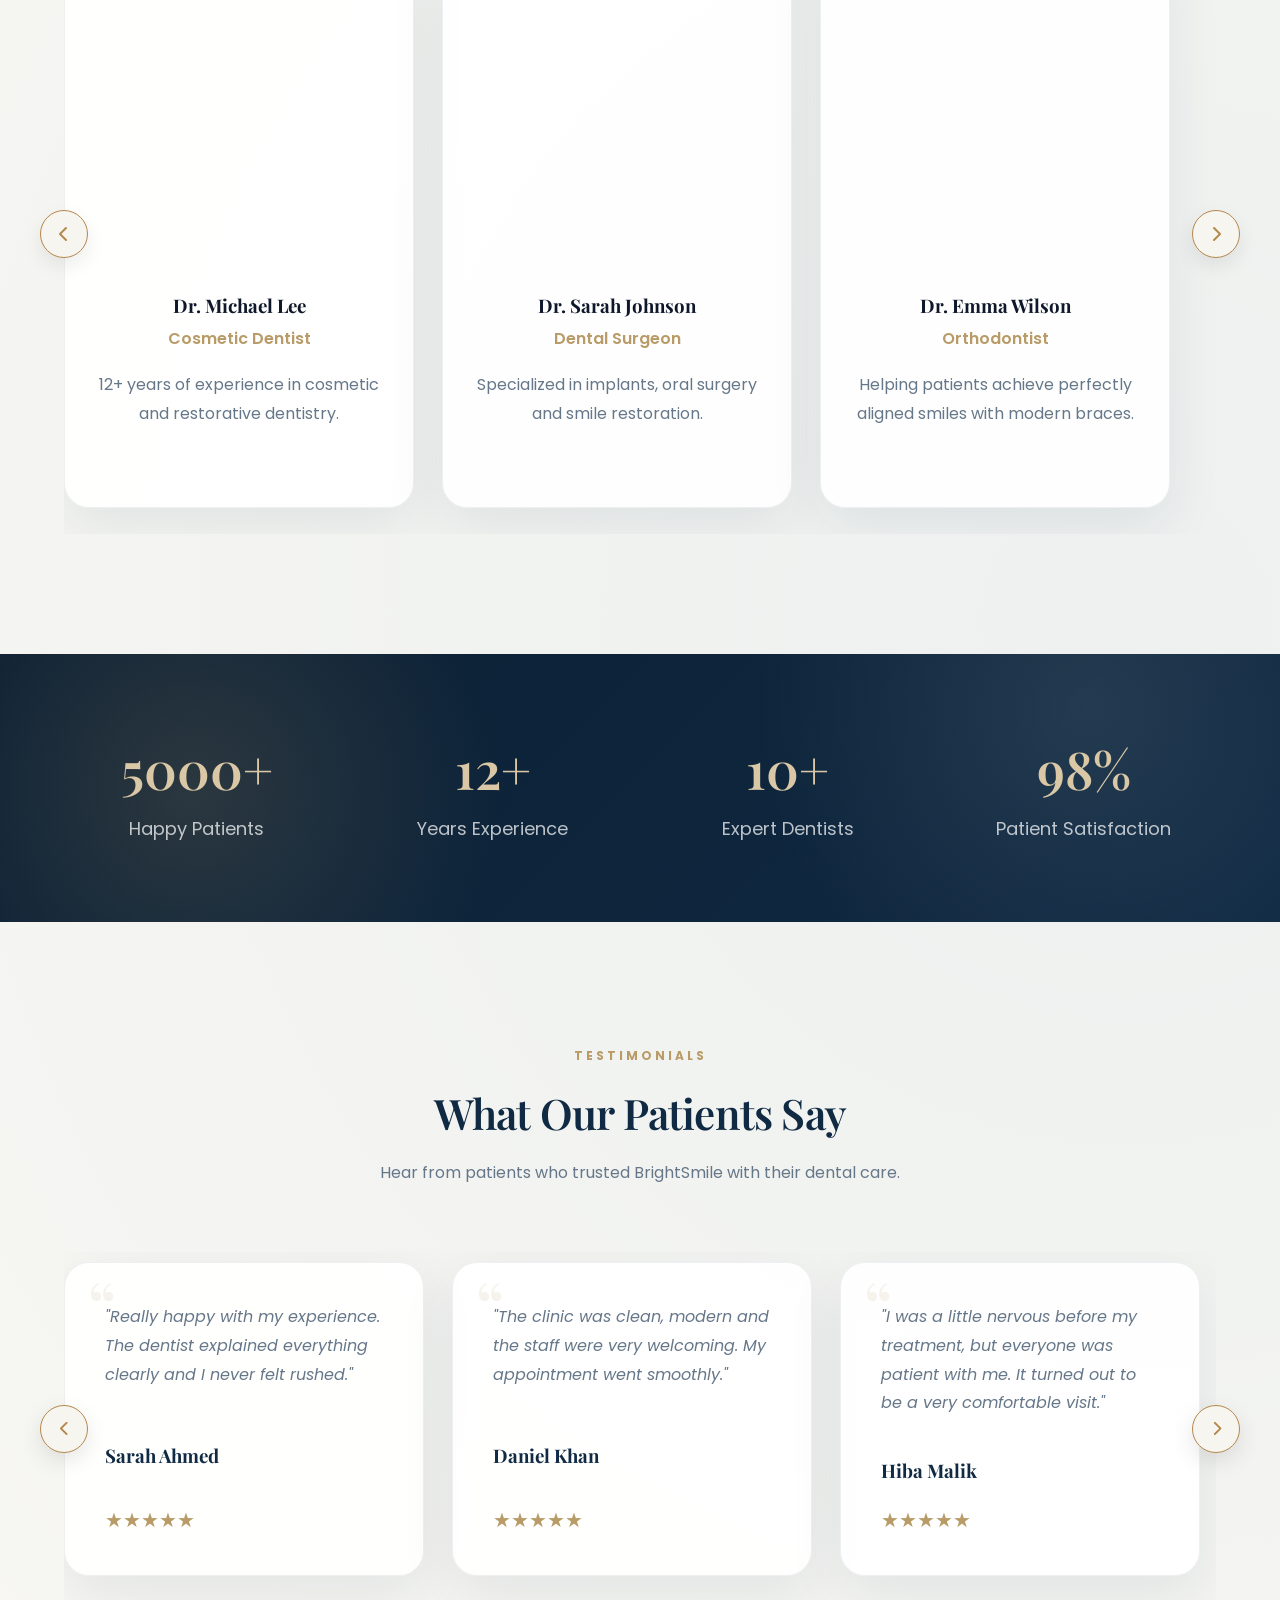
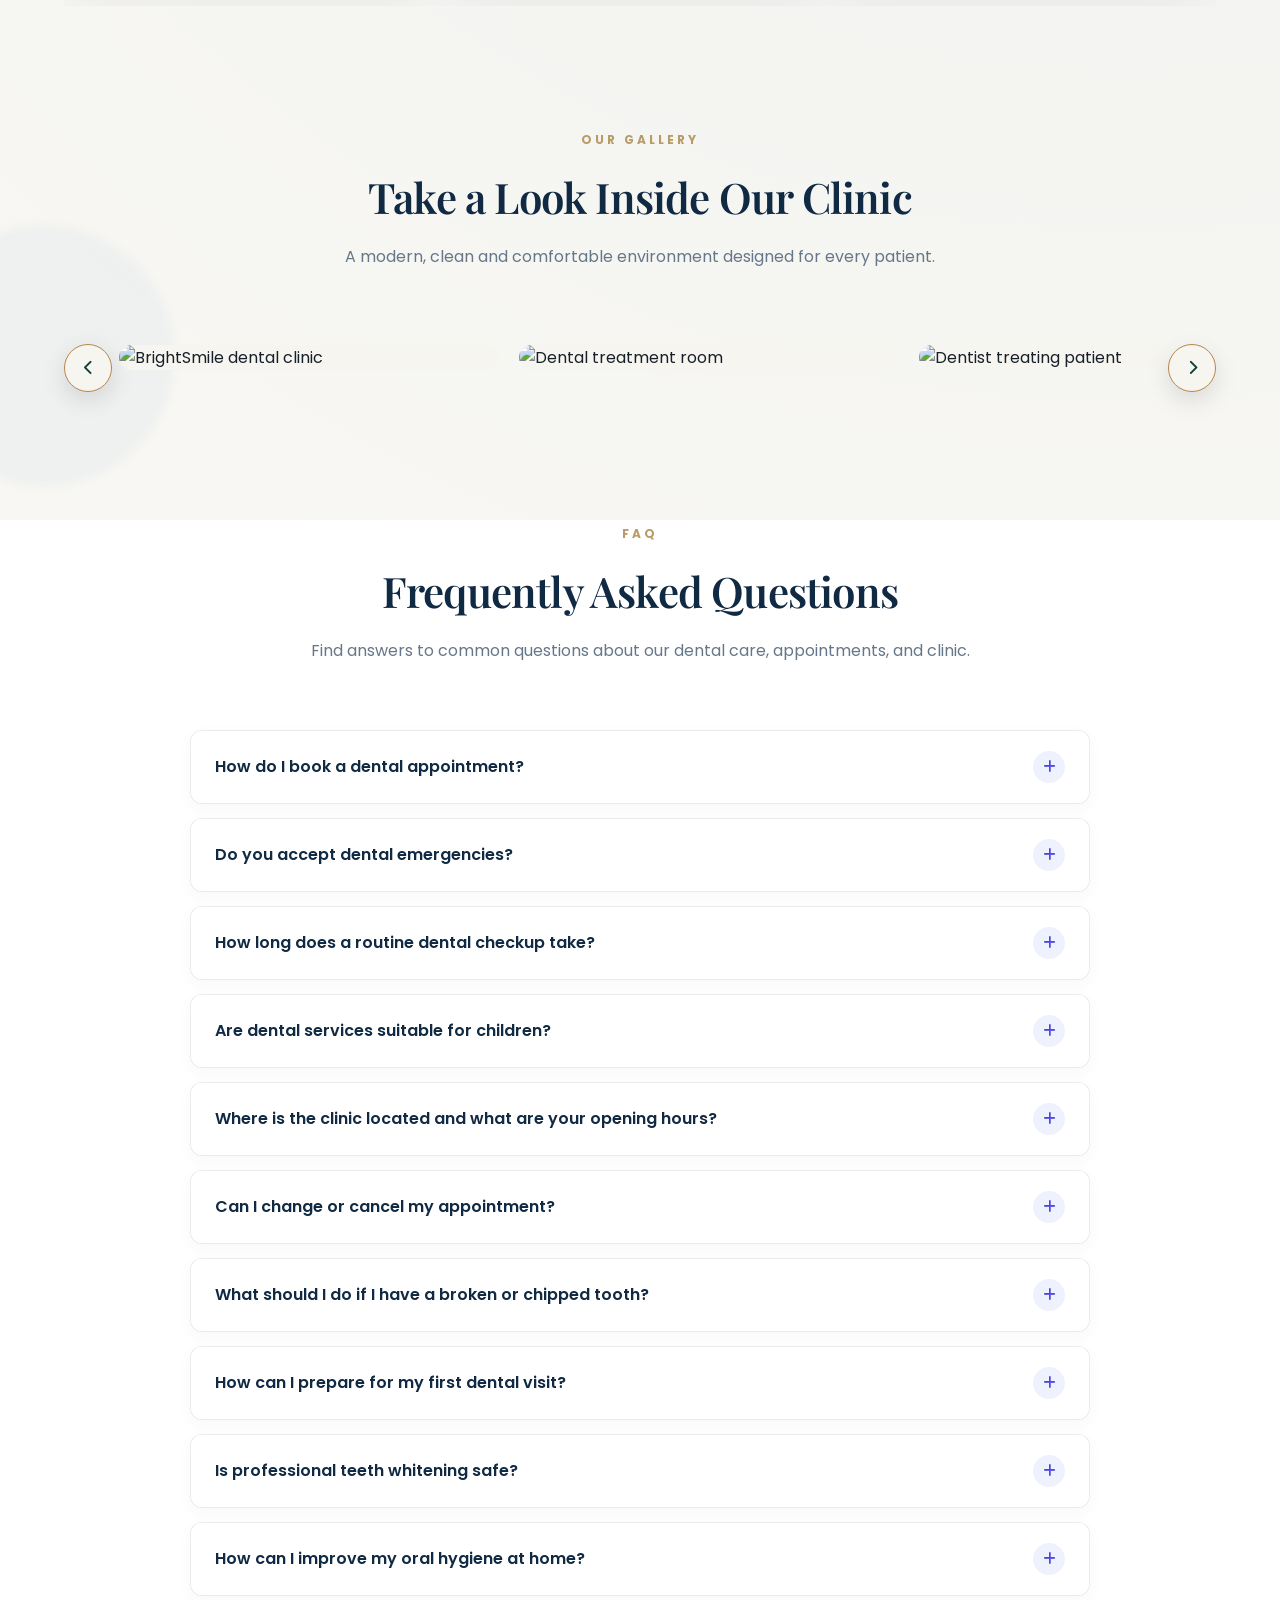
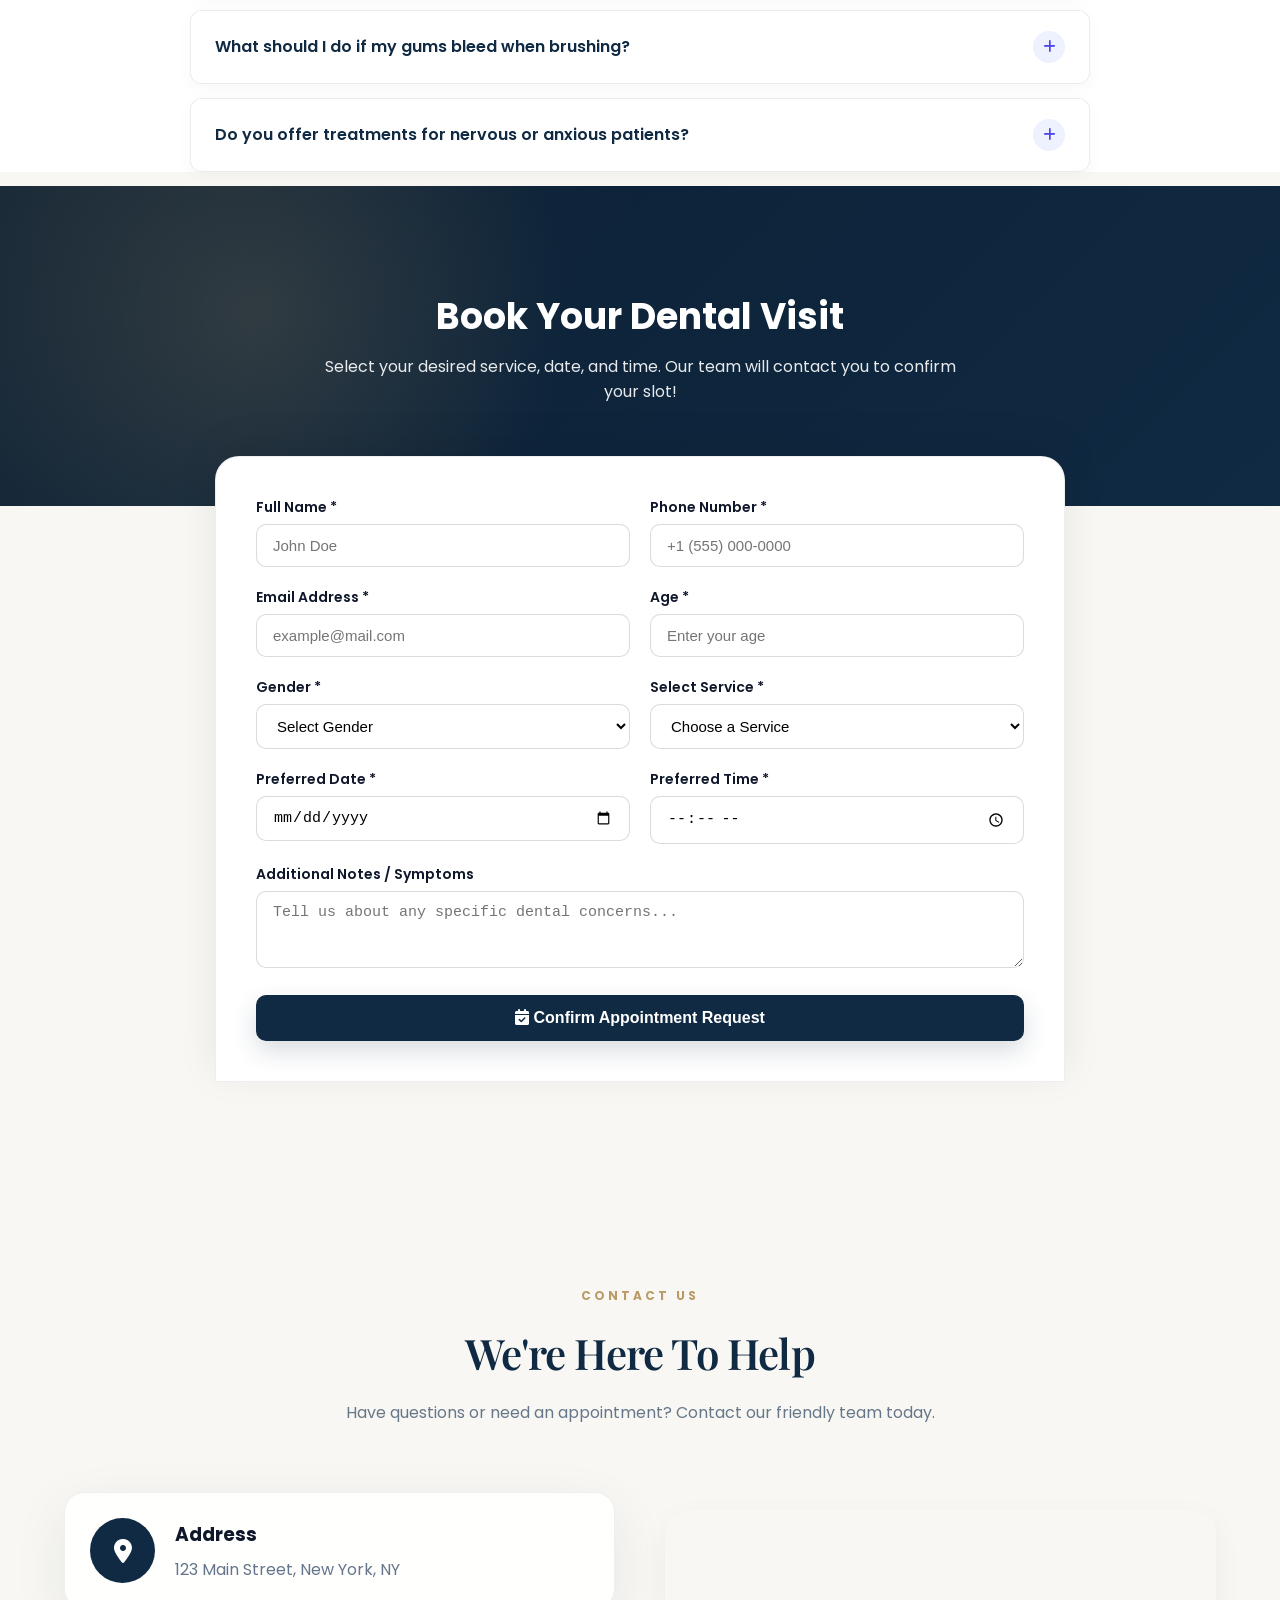
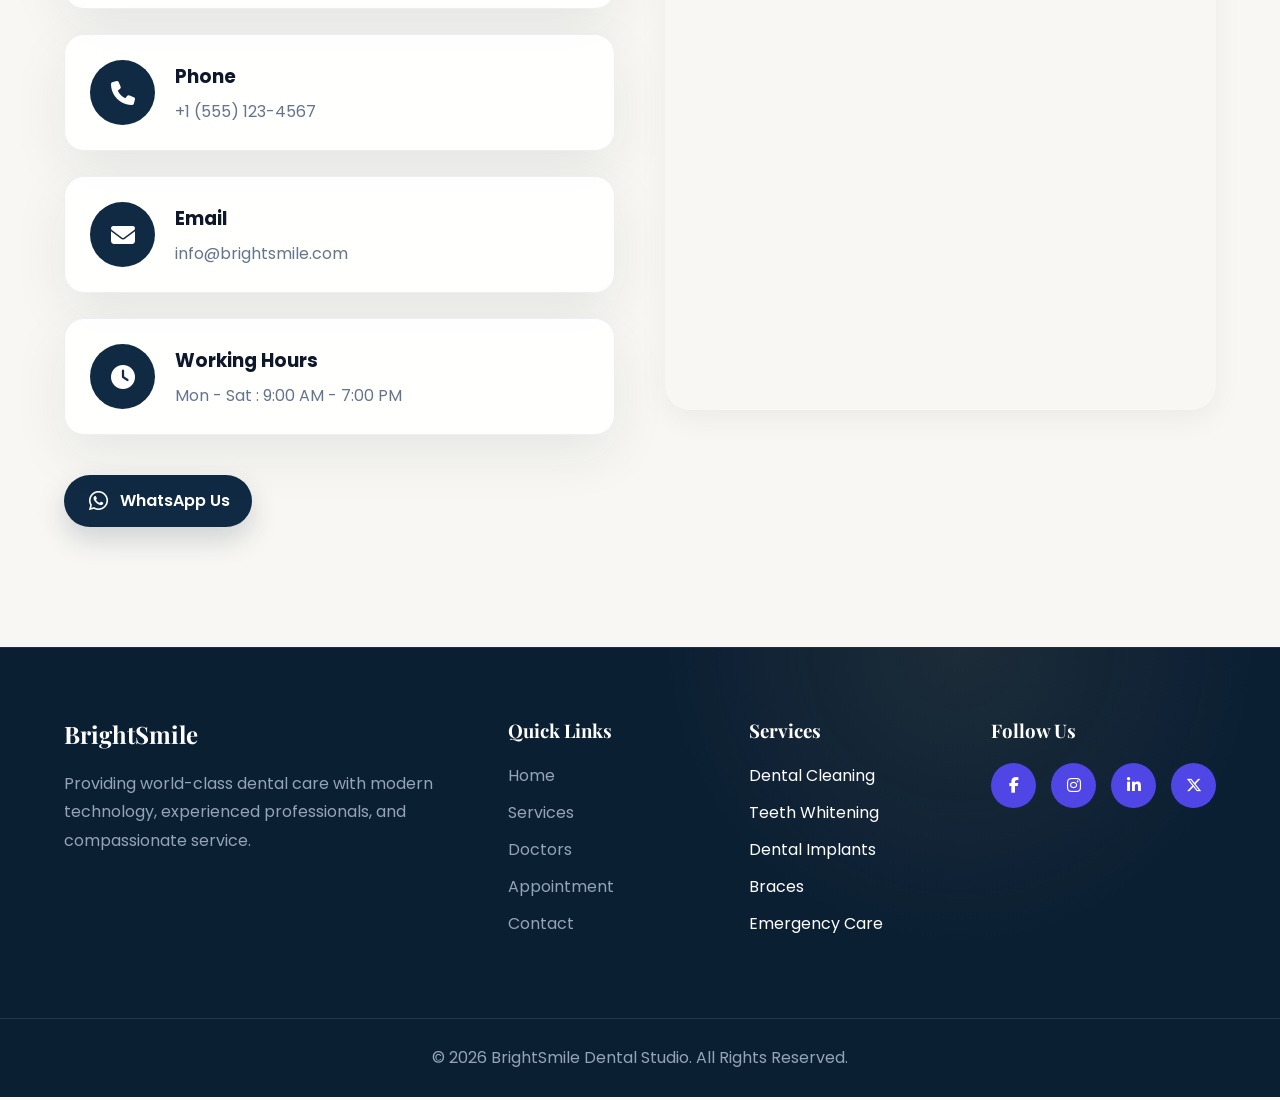
==== commit 330e6c47: "Update gallery and testimonials" ====
--- a/index.html
+++ b/index.html
@@ -676,63 +676,177 @@
     </div>
 
 
+    <div class="testimonial-carousel">
+
+    <button
+        class="testimonial-arrow testimonial-prev"
+        type="button"
+        aria-label="Previous reviews">
+        <i class="fa-solid fa-chevron-left"></i>
+    </button>
+
     <div class="testimonial-grid">
 
-
+        <!-- REVIEW 1 -->
         <div class="testimonial-card">
-
-            <p>
-                "The staff were incredibly friendly and professional.
-                My smile has never looked better!"
-            </p>
-
-            <h3>
-                Emily Carter
-            </h3>
-
-            <span>
-                ★★★★★
-            </span>
-
-        </div>
-
-
+            <p>
+                "Really happy with my experience. The dentist explained
+                everything clearly and I never felt rushed."
+            </p>
+            <h3>Sarah Ahmed</h3>
+            <span>★★★★★</span>
+        </div>
+
+        <!-- REVIEW 2 -->
         <div class="testimonial-card">
-
-            <p>
-                "Amazing service from start to finish. The dentists explained
-                every step and made me feel comfortable."
-            </p>
-
-            <h3>
-                James Wilson
-            </h3>
-
-            <span>
-                ★★★★★
-            </span>
-
-        </div>
-
-
+            <p>
+                "The clinic was clean, modern and the staff were very
+                welcoming. My appointment went smoothly."
+            </p>
+            <h3>Daniel Khan</h3>
+            <span>★★★★★</span>
+        </div>
+
+        <!-- REVIEW 3 -->
         <div class="testimonial-card">
-
-            <p>
-                "I highly recommend BrightSmile. Modern clinic,
-                caring staff, and excellent results."
-            </p>
-
-            <h3>
-                Sophia Brown
-            </h3>
-
-            <span>
-                ★★★★★
-            </span>
-
-        </div>
-
-    </div>
+            <p>
+                "I was a little nervous before my treatment, but everyone
+                was patient with me. It turned out to be a very comfortable visit."
+            </p>
+            <h3>Hiba Malik</h3>
+            <span>★★★★★</span>
+        </div>
+
+        <!-- REVIEW 4 -->
+        <div class="testimonial-card">
+            <p>
+                "Good experience overall. The staff were polite and the
+                dentist took the time to answer all my questions."
+            </p>
+            <h3>Usman Raza</h3>
+            <span>★★★★☆</span>
+        </div>
+
+        <!-- REVIEW 5 -->
+        <div class="testimonial-card">
+            <p>
+                "I came in for a routine checkup and was impressed by how
+                organized everything was. Would definitely come back."
+            </p>
+            <h3>Maria Wilson</h3>
+            <span>★★★★★</span>
+        </div>
+
+        <!-- REVIEW 6 -->
+        <div class="testimonial-card">
+            <p>
+                "The whole process was easier than I expected. Friendly
+                reception and a very professional dentist."
+            </p>
+            <h3>Hamza Ali</h3>
+            <span>★★★★☆</span>
+        </div>
+
+        <!-- REVIEW 7 -->
+        <div class="testimonial-card">
+            <p>
+                "Very pleased with the care I received. Everything was
+                explained before treatment and the team was reassuring."
+            </p>
+            <h3>Amna Tariq</h3>
+            <span>★★★★★</span>
+        </div>
+
+        <!-- REVIEW 8 -->
+        <div class="testimonial-card">
+            <p>
+                "The clinic has a really nice atmosphere. I appreciated
+                how friendly everyone was from the moment I walked in."
+            </p>
+            <h3>Bilal Hassan</h3>
+            <span>★★★★★</span>
+        </div>
+
+        <!-- REVIEW 9 -->
+        <div class="testimonial-card">
+            <p>
+                "I had a good experience with my cleaning. The dentist
+                was gentle and gave me some useful advice for home care."
+            </p>
+            <h3>Olivia Martin</h3>
+            <span>★★★★☆</span>
+        </div>
+
+        <!-- REVIEW 10 -->
+        <div class="testimonial-card">
+            <p>
+                "Everything felt professional but still very personal.
+                I didn't feel like just another appointment."
+            </p>
+            <h3>Fahad Sheikh</h3>
+            <span>★★★★★</span>
+        </div>
+
+        <!-- REVIEW 11 -->
+        <div class="testimonial-card">
+            <p>
+                "The staff were kind and the appointment started on time.
+                I was especially happy with how clearly the treatment was explained."
+            </p>
+            <h3>Mehwish Noor</h3>
+            <span>★★★★★</span>
+        </div>
+
+        <!-- REVIEW 12 -->
+        <div class="testimonial-card">
+            <p>
+                "A solid experience from start to finish. The clinic was
+                clean and the dentist was very easy to talk to."
+            </p>
+            <h3>Omar Farooq</h3>
+            <span>★★★★☆</span>
+        </div>
+
+        <!-- REVIEW 13 -->
+        <div class="testimonial-card">
+            <p>
+                "I liked how much attention was given to my concerns.
+                The team made sure I understood what was being recommended."
+            </p>
+            <h3>Fatima Zahra</h3>
+            <span>★★★★★</span>
+        </div>
+
+        <!-- REVIEW 14 -->
+        <div class="testimonial-card">
+            <p>
+                "Honestly a much better dental visit than I was expecting.
+                Everyone was friendly and the process was straightforward."
+            </p>
+            <h3>Adnan Malik</h3>
+            <span>★★★★★</span>
+        </div>
+
+        <!-- REVIEW 15 -->
+        <div class="testimonial-card">
+            <p>
+                "Professional service and a comfortable environment.
+                I left feeling confident about the next steps in my treatment."
+            </p>
+            <h3>Emma Taylor</h3>
+            <span>★★★★☆</span>
+        </div>
+
+    </div>
+
+    <button
+        class="testimonial-arrow testimonial-next"
+        type="button"
+        aria-label="Next reviews">
+        <i class="fa-solid fa-chevron-right"></i>
+    </button>
+
+</div>
 
 </section>
 
@@ -745,7 +859,6 @@
 <section id="gallery" class="gallery section fade-in">
 
     <div class="section-title">
-
         <span>OUR GALLERY</span>
 
         <h2>
@@ -755,51 +868,64 @@
         <p>
             A modern, clean and comfortable environment designed for every patient.
         </p>
-
-    </div>
-
-
-    <div class="gallery-grid">
-
-        <img
-            class="gallery-img"
-            src="https://images.unsplash.com/photo-1629909613654-28e377c37b09?w=700"
-            alt="Clinic">
-
-
-        <img
-            class="gallery-img"
-            src="https://images.unsplash.com/photo-1606811841689-23dfddce3e95?w=700"
-            alt="Dental">
-
-
-        <img
-            class="gallery-img"
-            src="https://images.unsplash.com/photo-1588776814546-1ffcf47267a5?w=700"
-            alt="Dentist">
-
-
-        <img
-            class="gallery-img"
-            src="https://images.unsplash.com/photo-1576091160550-2173dba999ef?w=700"
-            alt="Clinic">
-
-
-        <img
-            class="gallery-img"
-            src="https://images.unsplash.com/photo-1609840114035-3c981b782dfe?w=700"
-            alt="Dental">
-
-
-        <img
-            class="gallery-img"
-            src="https://images.unsplash.com/photo-1598256989800-fe5f95da9787?w=700"
-            alt="Doctor">
+    </div>
+
+
+    <div class="gallery-slider">
+
+        <button
+            type="button"
+            class="gallery-slider-btn gallery-slider-prev"
+            aria-label="Previous gallery image">
+            <i class="fa-solid fa-chevron-left"></i>
+        </button>
+
+
+        <div class="gallery-track">
+
+            <img
+                class="gallery-img"
+                src="https://images.unsplash.com/photo-1629909613654-28e377c37b09?w=900"
+                alt="BrightSmile dental clinic">
+
+            <img
+                class="gallery-img"
+                src="https://images.unsplash.com/photo-1606811841689-23dfddce3e95?w=900"
+                alt="Dental treatment room">
+
+            <img
+                class="gallery-img"
+                src="https://images.unsplash.com/photo-1588776814546-1ffcf47267a5?w=900"
+                alt="Dentist treating patient">
+
+            <img
+                class="gallery-img"
+                src="https://images.unsplash.com/photo-1576091160550-2173dba999ef?w=900"
+                alt="Modern dental clinic">
+
+            <img
+                class="gallery-img"
+                src="https://images.unsplash.com/photo-1609840114035-3c981b782dfe?w=900"
+                alt="Dental care">
+
+            <img
+                class="gallery-img"
+                src="https://images.unsplash.com/photo-1598256989800-fe5f95da9787?w=900"
+                alt="Dental professional">
+
+        </div>
+
+
+        <button
+            type="button"
+            class="gallery-slider-btn gallery-slider-next"
+            aria-label="Next gallery image">
+            <i class="fa-solid fa-chevron-right"></i>
+        </button>
 
     </div>
 
 </section>
-
 
 
 <!-- ==========================
--- a/css/style.css
+++ b/css/style.css
@@ -4723,4 +4723,799 @@
     .doctor-next {
         right: 4px;
     }
-}+}
+@media (max-width: 768px) {
+    .hero {
+        background-position: center;
+    }
+
+    .hero::before {
+        background: linear-gradient(
+            90deg,
+            rgba(247, 245, 239, 1) 0%,
+            rgba(247, 245, 239, 0.9) 25%,
+            rgba(247, 245, 239, 0.55) 50%,
+            rgba(247, 245, 239, 0.15) 75%,
+            rgba(247, 245, 239, 0) 100%
+        );
+    }
+} 
+/* ===========================
+   MOBILE HERO - KEEP HORIZONTAL
+=========================== */
+
+@media (max-width: 768px) {
+
+    .hero {
+        width: 100%;
+        max-width: none;
+
+        margin: 0;
+
+        min-height: 620px;
+
+        display: flex;
+        flex-direction: row;
+        align-items: stretch;
+
+        gap: 0;
+
+        overflow: hidden;
+        position: relative;
+    }
+
+    .hero-content {
+        flex: 0 0 58%;
+        width: 58%;
+
+        padding: 45px 20px;
+
+        position: relative;
+        z-index: 2;
+
+        display: flex;
+        flex-direction: column;
+        justify-content: center;
+    }
+
+    .hero-image {
+        flex: 0 0 42%;
+        width: 42%;
+
+        height: auto;
+
+        position: relative;
+
+        display: block;
+        overflow: hidden;
+    }
+
+    .hero-image img {
+        width: 100%;
+        height: 100%;
+
+        max-width: none;
+
+        object-fit: cover;
+
+        border-radius: 0;
+
+        box-shadow: none;
+    }
+
+}
+/* =========================================================
+   BRIGHTSMILE — FINAL MOBILE HERO OVERRIDE
+   Paste this at the VERY BOTTOM of style.css
+   ========================================================= */
+
+@media (max-width: 768px) {
+
+    /* -----------------------------------------
+       HERO — FORCE FULL BACKGROUND IMAGE
+    ----------------------------------------- */
+
+    .premium-hero {
+        position: relative !important;
+        width: 100% !important;
+        height: 680px !important;
+        min-height: 680px !important;
+        max-height: none !important;
+
+        display: block !important;
+        flex-direction: initial !important;
+
+        margin: 0 !important;
+        padding: 0 !important;
+
+        overflow: hidden !important;
+
+        background: #f8f6ef !important;
+    }
+
+
+    /* -----------------------------------------
+       IMAGE — FULL HERO
+    ----------------------------------------- */
+
+    .premium-hero .hero-image {
+        position: absolute !important;
+
+        top: 0 !important;
+        right: 0 !important;
+        bottom: 0 !important;
+        left: 0 !important;
+
+        inset: 0 !important;
+
+        width: 100% !important;
+        height: 100% !important;
+        min-height: 0 !important;
+
+        display: block !important;
+
+        z-index: 1 !important;
+
+        order: initial !important;
+
+        overflow: hidden !important;
+    }
+
+
+    /* -----------------------------------------
+       IMAGE ITSELF
+    ----------------------------------------- */
+
+    .premium-hero .hero-image img {
+        position: absolute !important;
+
+        top: 0 !important;
+        right: 0 !important;
+        bottom: 0 !important;
+        left: 0 !important;
+
+        inset: 0 !important;
+
+        width: 100% !important;
+        height: 100% !important;
+
+        max-width: none !important;
+        max-height: none !important;
+
+        object-fit: cover !important;
+        object-position: center center !important;
+
+        border-radius: 0 !important;
+
+        transform: scale(1.03) !important;
+    }
+
+
+    /* -----------------------------------------
+       WHITE → IMAGE
+       LEFT TO RIGHT
+    ----------------------------------------- */
+
+    .premium-hero .hero-image-overlay {
+        position: absolute !important;
+
+        top: 0 !important;
+        right: 0 !important;
+        bottom: 0 !important;
+        left: 0 !important;
+
+        inset: 0 !important;
+
+        width: 100% !important;
+        height: 100% !important;
+
+        z-index: 2 !important;
+
+        background:
+            linear-gradient(
+                90deg,
+                rgba(248,246,239,0.99) 0%,
+                rgba(248,246,239,0.97) 15%,
+                rgba(248,246,239,0.90) 28%,
+                rgba(248,246,239,0.72) 40%,
+                rgba(248,246,239,0.48) 52%,
+                rgba(248,246,239,0.25) 64%,
+                rgba(248,246,239,0.08) 78%,
+                rgba(248,246,239,0) 92%
+            ) !important;
+    }
+
+
+    /* -----------------------------------------
+       REMOVE OLD SOLID WHITE CONTENT BLOCK
+    ----------------------------------------- */
+
+    .premium-hero .hero-content {
+        position: relative !important;
+
+        z-index: 5 !important;
+
+        width: 68% !important;
+        max-width: 650px !important;
+
+        height: 100% !important;
+        min-height: 0 !important;
+
+        display: flex !important;
+
+        flex-direction: column !important;
+        justify-content: center !important;
+
+        margin: 0 !important;
+
+        padding: 45px 24px 60px !important;
+
+        background: transparent !important;
+    }
+
+
+    /* -----------------------------------------
+       HEADING
+    ----------------------------------------- */
+
+    .premium-hero .hero-content h1 {
+        font-size: clamp(43px, 11vw, 58px) !important;
+
+        line-height: 0.98 !important;
+
+        letter-spacing: -2px !important;
+
+        margin-bottom: 24px !important;
+    }
+
+
+    /* -----------------------------------------
+       DESCRIPTION
+    ----------------------------------------- */
+
+    .premium-hero .hero-content > p {
+        max-width: 430px !important;
+
+        font-size: 13px !important;
+
+        line-height: 1.65 !important;
+
+        margin-bottom: 28px !important;
+    }
+
+
+    /* -----------------------------------------
+       BUTTON
+    ----------------------------------------- */
+
+    .premium-hero .hero-buttons {
+        display: flex !important;
+
+        flex-direction: column !important;
+
+        align-items: flex-start !important;
+
+        gap: 12px !important;
+    }
+
+    .premium-hero .primary-btn {
+        width: auto !important;
+    }
+
+    .premium-hero .secondary-btn {
+        display: none !important;
+    }
+
+
+    /* -----------------------------------------
+       HERO INFO
+    ----------------------------------------- */
+
+    .premium-hero .hero-info {
+        display: none !important;
+    }
+}
+
+
+/* =========================================================
+   SMALL PHONES
+   ========================================================= */
+
+@media (max-width: 480px) {
+
+    .premium-hero {
+        height: 650px !important;
+        min-height: 650px !important;
+    }
+
+    .premium-hero .hero-content {
+        width: 72% !important;
+        padding: 40px 18px 50px !important;
+    }
+
+    .premium-hero .hero-content h1 {
+        font-size: clamp(40px, 11vw, 52px) !important;
+    }
+
+    .premium-hero .hero-content > p {
+        font-size: 12px !important;
+        line-height: 1.6 !important;
+    }
+}
+/* =========================================================
+   BRIGHTSMILE — TESTIMONIAL HORIZONTAL CAROUSEL
+   ========================================================= */
+
+.testimonial-carousel {
+    position: relative;
+    width: 100%;
+    max-width: 1400px;
+    margin: 0 auto;
+}
+
+
+/* SCROLL AREA */
+
+.testimonial-grid {
+    display: flex !important;
+
+    grid-template-columns: none !important;
+
+    gap: 28px;
+
+    overflow-x: auto !important;
+    overflow-y: hidden;
+
+    padding: 10px 5px 30px;
+
+    scroll-behavior: smooth;
+
+    scroll-snap-type: x mandatory;
+
+    -webkit-overflow-scrolling: touch;
+
+    scrollbar-width: none;
+}
+
+.testimonial-grid::-webkit-scrollbar {
+    display: none;
+}
+
+
+/* REVIEW CARDS */
+
+.testimonial-carousel .testimonial-card {
+    flex: 0 0 360px;
+
+    min-width: 360px;
+
+    scroll-snap-align: start;
+
+    box-sizing: border-box;
+
+    min-height: 250px;
+
+    display: flex;
+    flex-direction: column;
+    justify-content: space-between;
+}
+
+
+/* ARROWS */
+
+.testimonial-arrow {
+    position: absolute;
+
+    top: 50%;
+
+    transform: translateY(-50%);
+
+    width: 48px;
+    height: 48px;
+
+    border: 1px solid #b4874b;
+
+    border-radius: 50%;
+
+    background: #f7f5ef;
+
+    color: #b4874b;
+
+    display: flex;
+
+    align-items: center;
+    justify-content: center;
+
+    cursor: pointer;
+
+    z-index: 10;
+
+    font-size: 15px;
+
+    box-shadow: 0 8px 22px rgba(0, 0, 0, 0.10);
+
+    transition:
+        background 0.3s ease,
+        color 0.3s ease,
+        transform 0.3s ease;
+}
+
+.testimonial-arrow:hover {
+    background: #123f38;
+
+    color: #ffffff;
+
+    transform: translateY(-50%) scale(1.05);
+}
+
+.testimonial-prev {
+    left: -24px;
+}
+
+.testimonial-next {
+    right: -24px;
+}
+
+
+/* TABLET */
+
+@media (max-width: 992px) {
+
+    .testimonial-carousel .testimonial-card {
+        flex: 0 0 330px;
+        min-width: 330px;
+    }
+
+    .testimonial-prev {
+        left: -10px;
+    }
+
+    .testimonial-next {
+        right: -10px;
+    }
+}
+
+
+/* MOBILE */
+
+@media (max-width: 600px) {
+
+    .testimonial-grid {
+        gap: 16px;
+
+        padding-left: 4px;
+        padding-right: 25px;
+
+        scroll-snap-type: x mandatory;
+    }
+
+    .testimonial-carousel .testimonial-card {
+        flex: 0 0 82vw;
+
+        min-width: 82vw;
+
+        max-width: 340px;
+
+        scroll-snap-align: center;
+
+        padding: 28px 24px;
+    }
+
+    .testimonial-arrow {
+        width: 42px;
+        height: 42px;
+
+        font-size: 13px;
+
+        background: rgba(247, 245, 239, 0.96);
+    }
+
+    .testimonial-prev {
+        left: 3px;
+    }
+
+    .testimonial-next {
+        right: 3px;
+    }
+}
+/* =========================================================
+   BRIGHTSMILE — FINAL GALLERY HORIZONTAL SLIDER
+   This overrides/bypasses the old gallery grid
+   ========================================================= */
+
+.gallery-slider {
+    position: relative;
+
+    width: 100%;
+    max-width: 1400px;
+
+    margin: 0 auto;
+
+    padding: 0 55px;
+}
+
+
+.gallery-track {
+    display: flex !important;
+
+    flex-direction: row !important;
+
+    flex-wrap: nowrap !important;
+
+    gap: 20px;
+
+    width: 100%;
+
+    overflow-x: auto !important;
+    overflow-y: hidden;
+
+    scroll-behavior: smooth;
+
+    scroll-snap-type: x mandatory;
+
+    -webkit-overflow-scrolling: touch;
+
+    scrollbar-width: none;
+
+    padding: 10px 5px 30px;
+
+    box-sizing: border-box;
+}
+
+
+.gallery-track::-webkit-scrollbar {
+    display: none;
+}
+
+
+/* EACH IMAGE */
+
+.gallery-track .gallery-img {
+    display: block !important;
+
+    flex: 0 0 380px !important;
+
+    width: 380px !important;
+
+    min-width: 380px !important;
+
+    max-width: 380px !important;
+
+    height: 280px !important;
+
+    min-height: 280px !important;
+
+    object-fit: cover;
+
+    border-radius: 16px;
+
+    scroll-snap-align: start;
+
+    cursor: pointer;
+
+    box-sizing: border-box;
+}
+
+
+/* ARROWS */
+
+.gallery-slider-btn {
+    position: absolute;
+
+    top: 50%;
+
+    transform: translateY(-50%);
+
+    z-index: 20;
+
+    width: 48px;
+    height: 48px;
+
+    border: 1px solid #b4874b;
+
+    border-radius: 50%;
+
+    background: #f7f5ef;
+
+    color: #123f38;
+
+    display: flex;
+
+    align-items: center;
+
+    justify-content: center;
+
+    cursor: pointer;
+
+    font-size: 15px;
+
+    box-shadow:
+        0 8px 25px rgba(0, 0, 0, 0.12);
+
+    transition:
+        transform 0.25s ease,
+        background 0.25s ease,
+        color 0.25s ease;
+}
+
+
+.gallery-slider-btn:hover {
+    background: #123f38;
+
+    color: #ffffff;
+
+    transform: translateY(-50%) scale(1.08);
+}
+
+
+.gallery-slider-prev {
+    left: 0;
+}
+
+
+.gallery-slider-next {
+    right: 0;
+}
+
+
+/* =========================================================
+   TABLET
+   ========================================================= */
+
+@media (max-width: 992px) {
+
+    .gallery-slider {
+        padding: 0 48px;
+    }
+
+    .gallery-track .gallery-img {
+        flex: 0 0 330px !important;
+
+        width: 330px !important;
+
+        min-width: 330px !important;
+
+        max-width: 330px !important;
+
+        height: 260px !important;
+
+        min-height: 260px !important;
+    }
+
+}
+
+
+/* =========================================================
+   MOBILE
+   ========================================================= */
+
+@media (max-width: 600px) {
+
+    .gallery-slider {
+        padding: 0 38px;
+    }
+
+    .gallery-track {
+        gap: 15px;
+
+        padding:
+            8px 3px 25px;
+
+        scroll-snap-type: x mandatory;
+    }
+
+
+    .gallery-track .gallery-img {
+        flex: 0 0 78vw !important;
+
+        width: 78vw !important;
+
+        min-width: 78vw !important;
+
+        max-width: 78vw !important;
+
+        height: 240px !important;
+
+        min-height: 240px !important;
+
+        border-radius: 14px;
+
+        scroll-snap-align: center;
+    }
+
+
+    .gallery-slider-btn {
+        width: 40px;
+        height: 40px;
+
+        font-size: 12px;
+    }
+
+
+    .gallery-slider-prev {
+        left: 0;
+    }
+
+    .gallery-slider-next {
+        right: 0;
+    }
+
+}
+/* =========================================================
+   GALLERY — SHOW FULL IMAGE, NO CROPPING
+   ========================================================= */
+
+.gallery-track .gallery-img {
+    object-fit: contain !important;
+    object-position: center center !important;
+
+    background: #f7f5ef;
+
+    width: 380px !important;
+    min-width: 380px !important;
+    max-width: 380px !important;
+
+    height: 280px !important;
+}
+
+
+/* MOBILE — FULL IMAGE */
+
+@media (max-width: 600px) {
+
+    .gallery-track .gallery-img {
+        width: 78vw !important;
+        min-width: 78vw !important;
+        max-width: 78vw !important;
+
+        height: 240px !important;
+        min-height: 240px !important;
+
+        object-fit: contain !important;
+        object-position: center center !important;
+
+        background: #f7f5ef;
+    }
+}
+/* =========================================================
+   GALLERY — ORIGINAL PROPORTION
+   NO CROP + NO DISTORTION
+   ========================================================= */
+
+.gallery-track .gallery-img {
+    flex: 0 0 380px !important;
+
+    width: 380px !important;
+    min-width: 380px !important;
+    max-width: 380px !important;
+
+    height: auto !important;
+    min-height: 0 !important;
+
+    aspect-ratio: auto !important;
+
+    object-fit: initial !important;
+
+    display: block !important;
+
+    border-radius: 16px;
+}
+
+
+/* MOBILE */
+
+@media (max-width: 600px) {
+
+    .gallery-track .gallery-img {
+        flex: 0 0 78vw !important;
+
+        width: 78vw !important;
+        min-width: 78vw !important;
+        max-width: 78vw !important;
+
+        height: auto !important;
+        min-height: 0 !important;
+
+        aspect-ratio: auto !important;
+    }
+}
